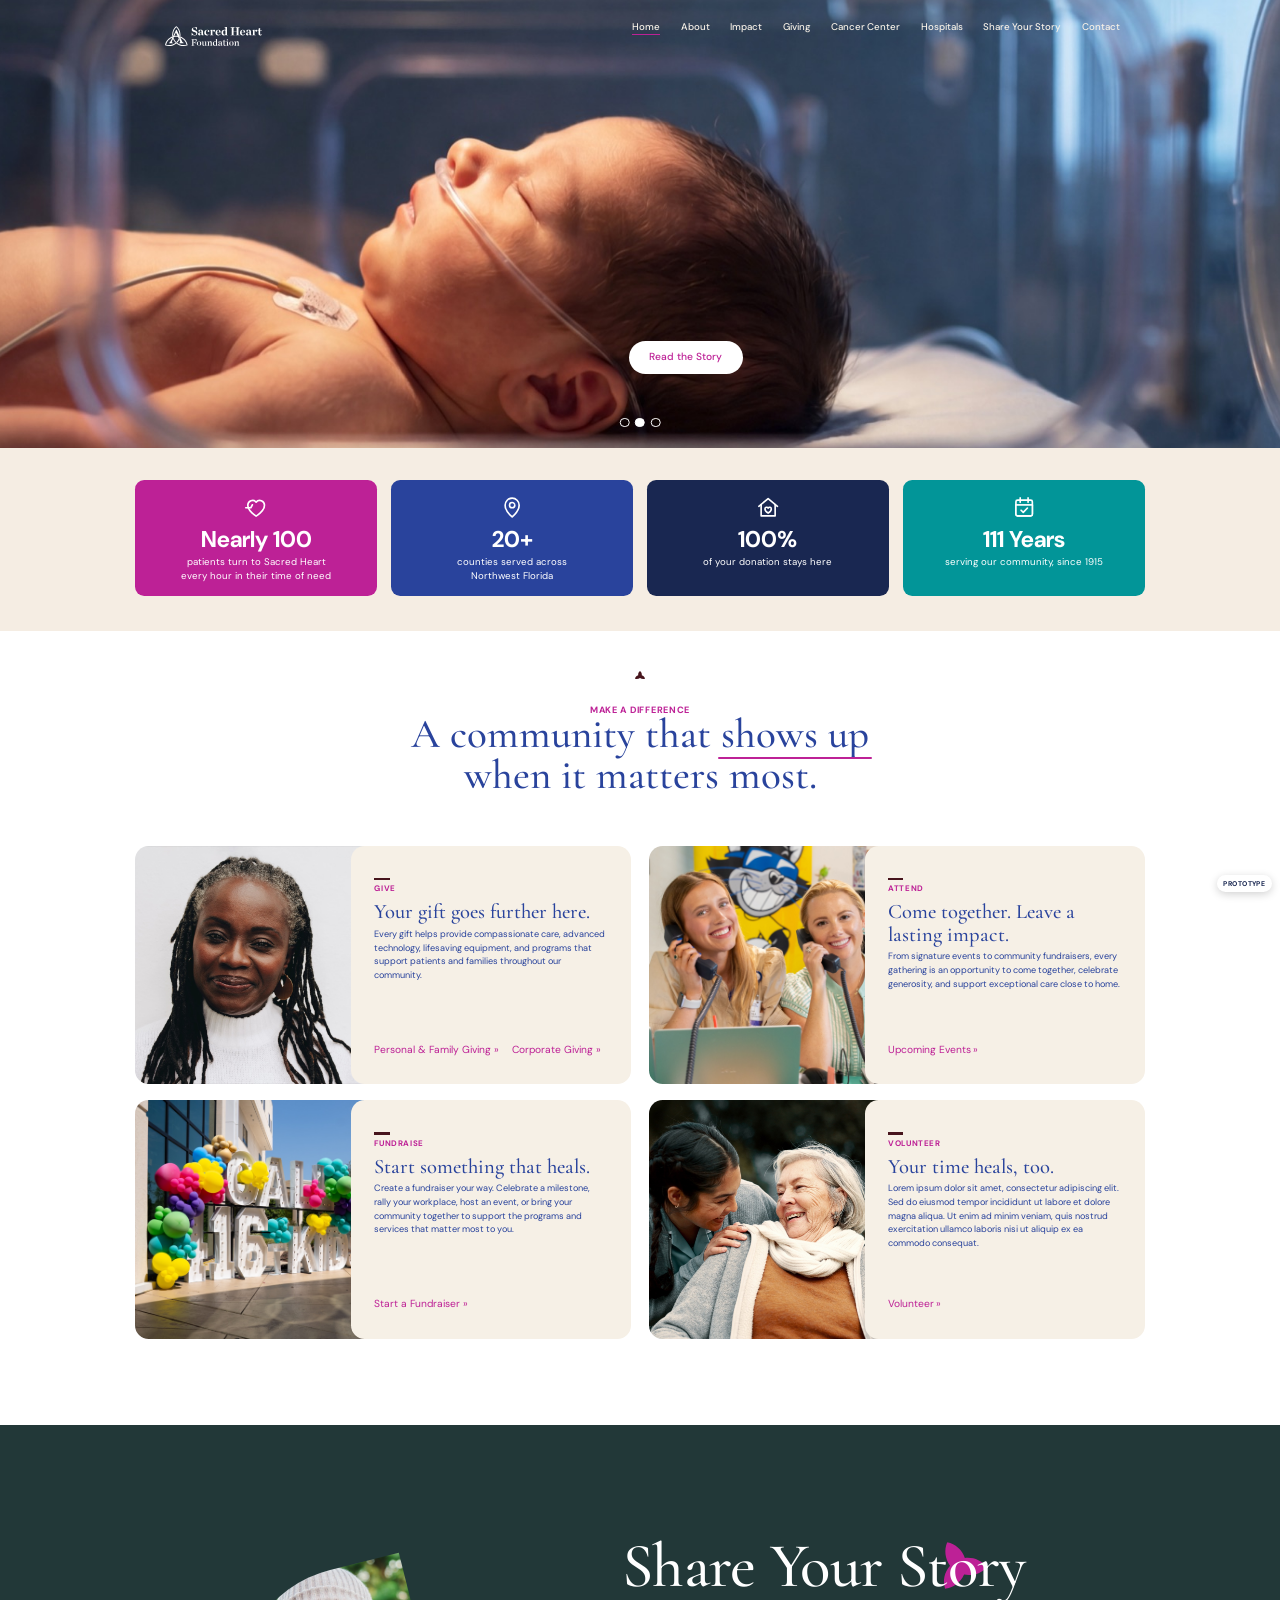
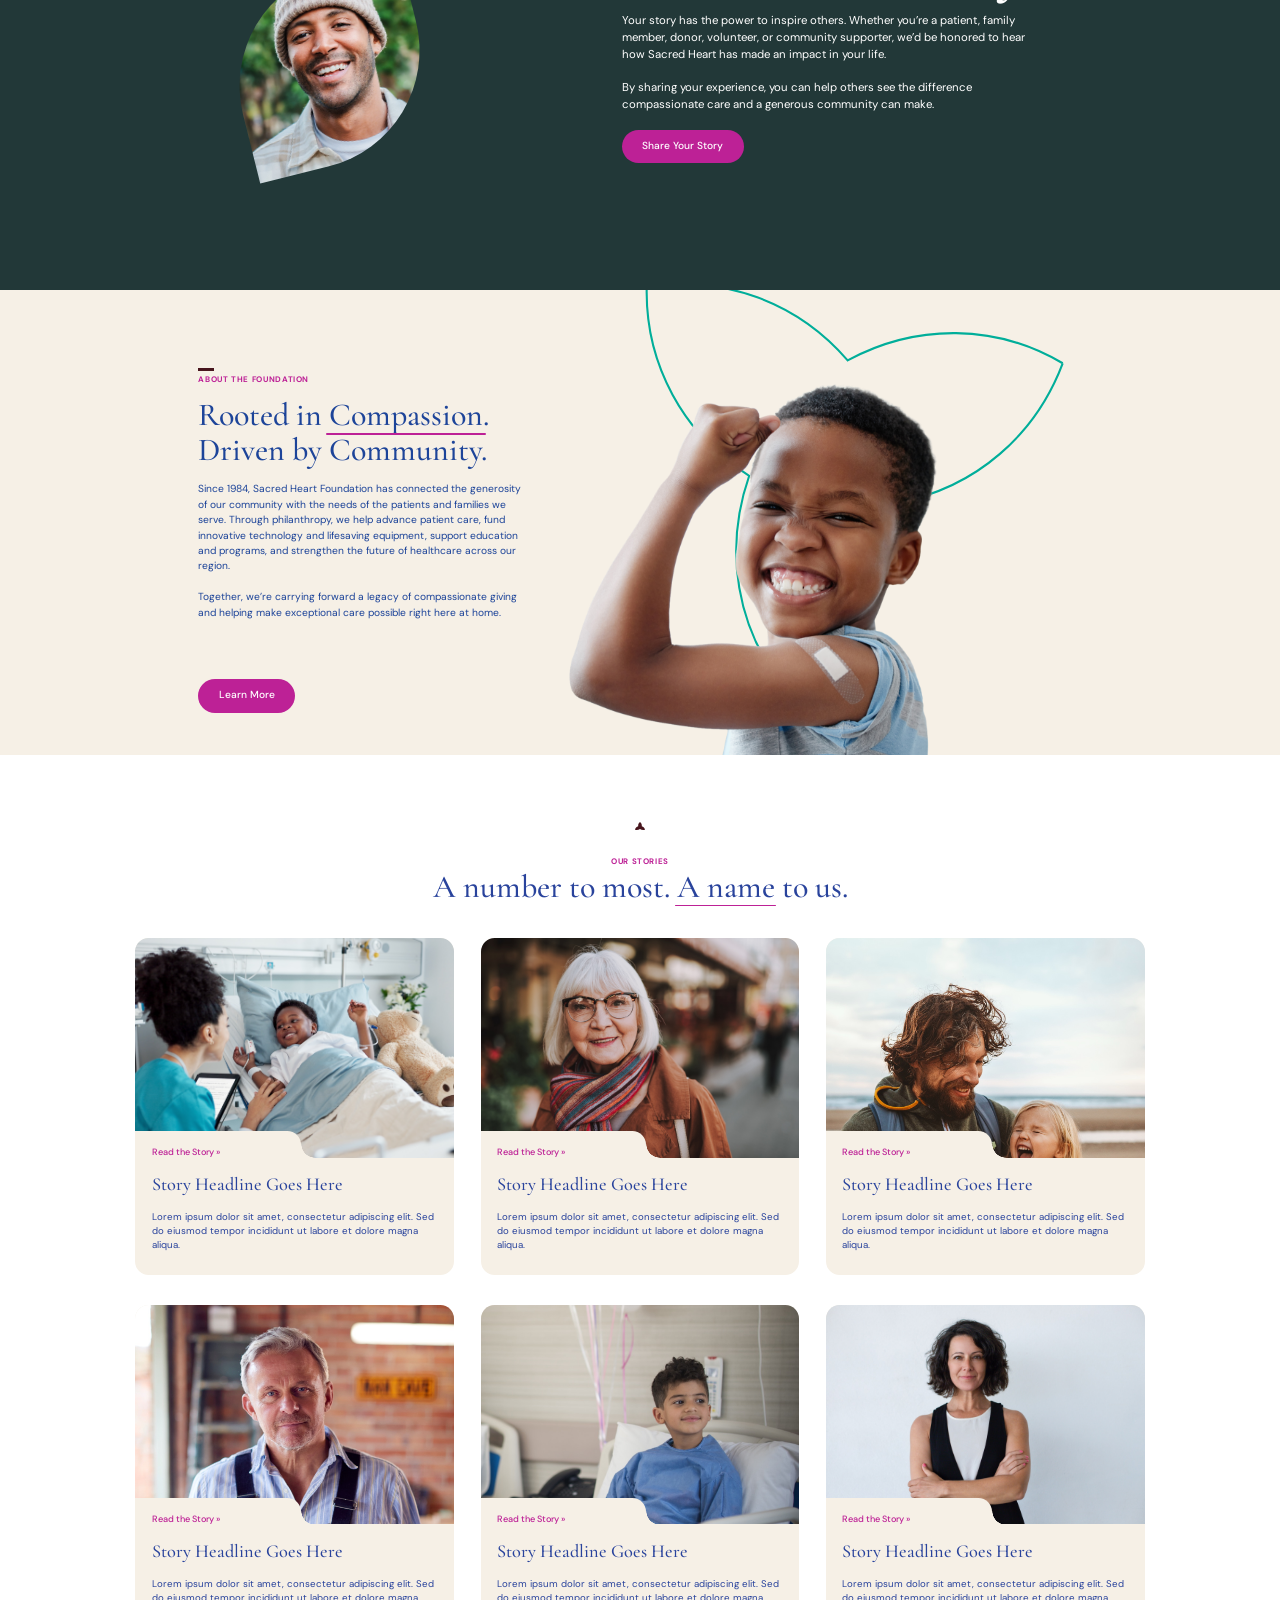
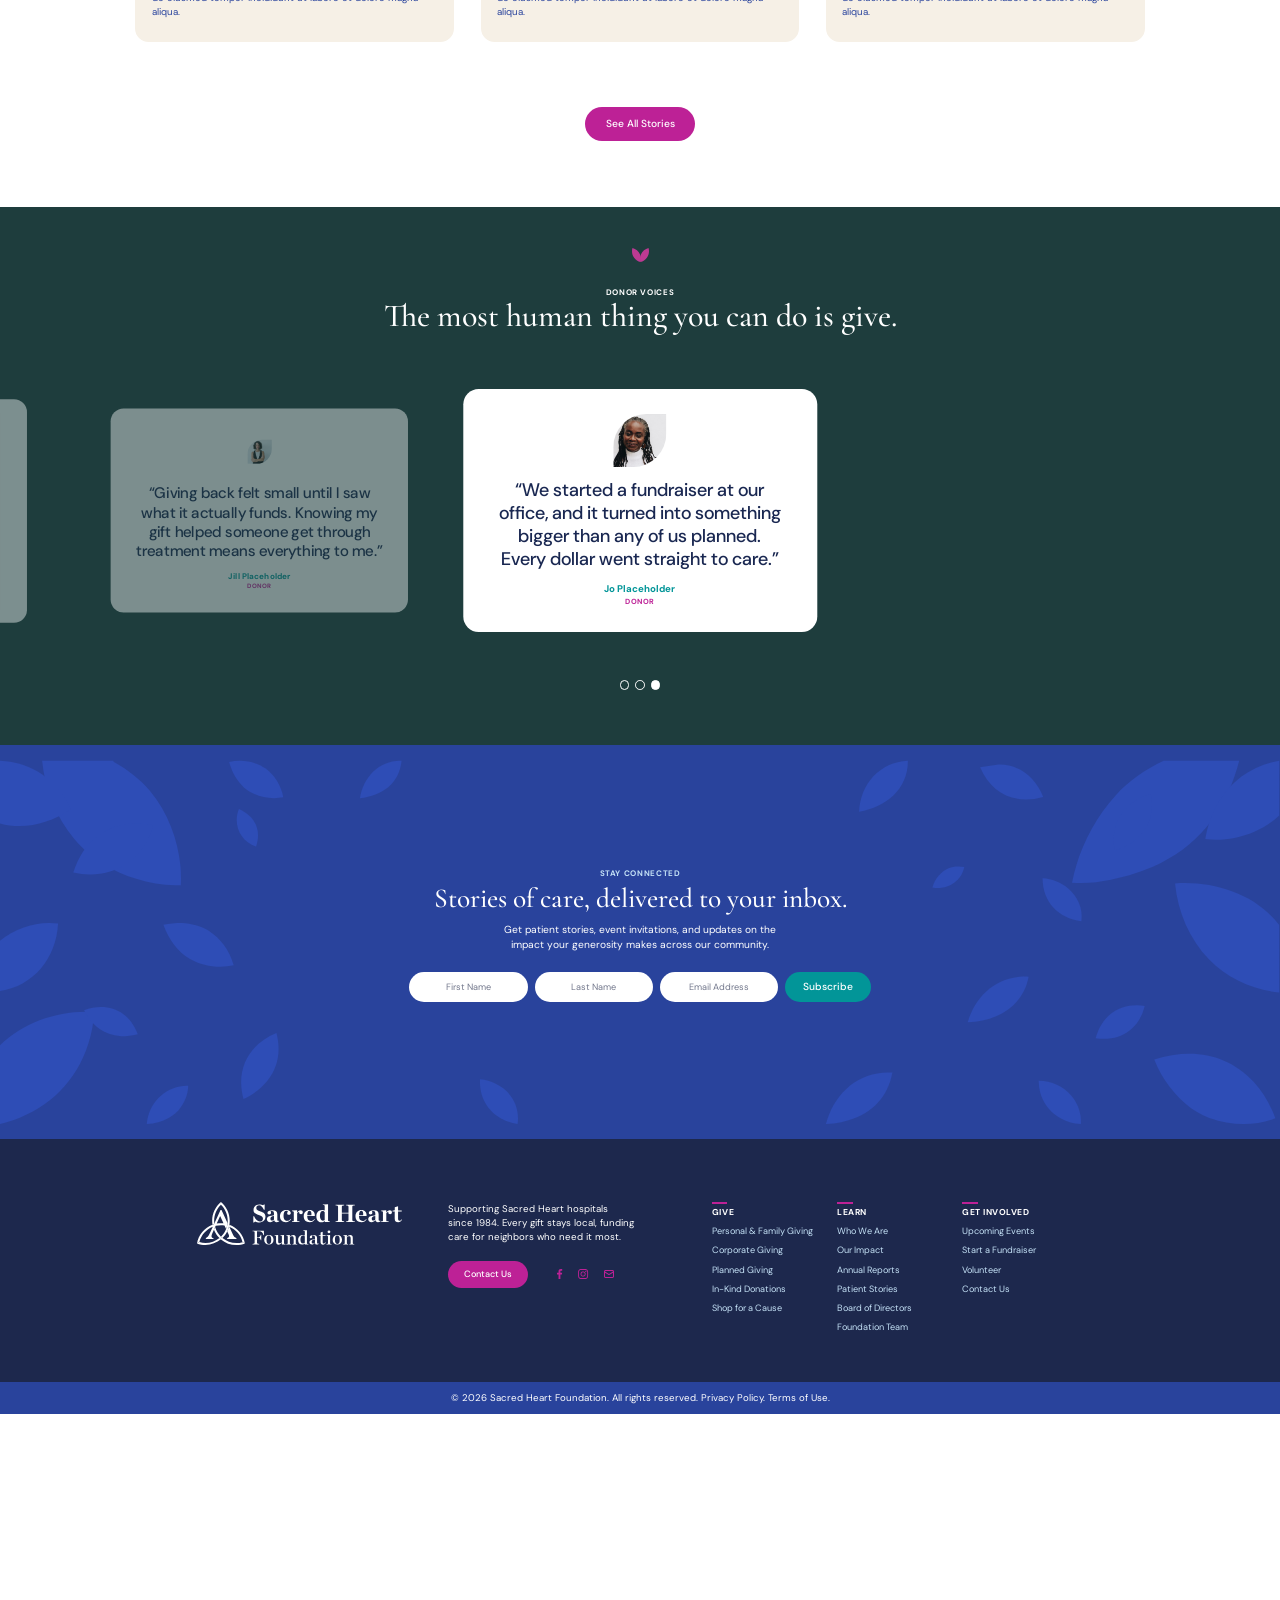
==== site/index.html @ e8eb8546 "Stay Connected: remove the bar above the eyebrow Co-Authored-By: Claude Opus 5.5 <noreply@anthropic." ====
<!doctype html>
<html lang="en">
<head>
<meta charset="utf-8">
<meta name="viewport" content="width=device-width, initial-scale=1, viewport-fit=cover">
<title>Sacred Heart Foundation Prototype</title>
<link rel="preconnect" href="https://fonts.googleapis.com">
<link rel="preconnect" href="https://fonts.gstatic.com" crossorigin>
<link rel="stylesheet" href="https://fonts.googleapis.com/css2?family=Cormorant+Garamond:wght@500;600&family=DM+Sans:opsz,wght@9..40,400;9..40,500;9..40,700&display=swap">
<style>
/* Desktop = Figma "SHF - Homepage" 1920px frame, measured 1:1 in px.
   At 1200px and wider the whole page is scaled with CSS zoom (window width / 1920),
   so every section keeps Figma's proportions on any screen. Below 1200px a fluid layout takes over. */
:root{
  --navy:#192751; --royal:#29439c; --royal-2:#1d4499; --ink-navy:#1d284d;
  --magenta:#bd2196; --teal:#029598;
  --forest:#223838; --forest-2:#1e3d3d; --oxblood:#47151d;
  --cream:#f6f0e6; --cream-2:#f5ede3; --sky:#c4e1f6; --muted:#73788c; --white:#fff;
  --display:"Cormorant Garamond", "Cormorant", Georgia, "Times New Roman", serif;
  --body:"DM Sans", ui-sans-serif, system-ui, -apple-system, "Segoe UI", sans-serif;
  --side:77px;
  color-scheme:light;
}
*{box-sizing:border-box}
html{scroll-behavior:smooth}
@media (prefers-reduced-motion:reduce){html{scroll-behavior:auto}*{animation:none!important;transition:none!important}}
body{margin:0;background:var(--white);color:var(--royal);font-family:var(--body);font-size:17px;line-height:1.45;-webkit-font-smoothing:antialiased;overflow-x:hidden}
img{max-width:100%;display:block}
a{color:inherit}
button{font:inherit;cursor:pointer}
h1,h2,h3{font-family:var(--display);font-weight:500;margin:0}
p{margin:0}
:focus-visible{outline:3px solid var(--magenta);outline-offset:3px;border-radius:6px}

.eyebrow{display:block;font-weight:700;font-size:14px;letter-spacing:.08em;text-transform:uppercase;color:var(--magenta);line-height:1.25}
.bar{display:block;width:27px;height:4px;background:var(--oxblood)}
.btn{display:inline-flex;align-items:center;justify-content:center;border:0;border-radius:999px;height:59px;padding:0 36px;font-weight:500;font-size:18px;line-height:1.25;text-decoration:none;transition:transform .2s ease, background-color .2s ease, box-shadow .2s ease;white-space:nowrap}
.btn:hover{transform:translateY(-2px);box-shadow:0 8px 20px rgba(25,39,81,.18)}
.btn-magenta{background:var(--magenta);color:var(--white)}
.btn-magenta:hover{background:#a51a83}
.btn-white{background:var(--white);color:var(--magenta)}
.btn-teal{background:var(--teal);color:var(--white)}
.btn-teal:hover{background:#027f82}
.link{color:var(--magenta);text-decoration:none;font-size:18px;line-height:1.25;background:none;border:0;padding:0;text-align:left}
.link{display:inline-flex;align-items:baseline;gap:4px}
/* hover: letters thicken (stroke, so the width never changes and nothing shifts) and the arrow slides right */
.link .lt{transition:-webkit-text-stroke-width .2s ease}
.link .la{display:inline-block;transition:transform .3s cubic-bezier(.2,.8,.2,1)}
.link:hover .lt,.link:focus-visible .lt{-webkit-text-stroke:.6px currentColor;text-shadow:0 0 .4px currentColor}
.link:hover .la,.link:focus-visible .la{transform:translateX(6px)}
.mark{display:block;margin-inline:auto}

/* ---------- Nav (Figma: logo 170x48 at 128,38 · links 17px from x950, 36px gaps, right edge 1800) ---------- */
.nav{position:fixed;top:0;left:0;right:0;z-index:50;transition:background-color .3s ease, box-shadow .3s ease}
.nav .inner{display:flex;align-items:flex-start;justify-content:space-between;padding:38px 120px 0 128px;transition:padding .3s ease}
.nav.solid{background:var(--navy);box-shadow:0 4px 20px rgba(0,0,0,.18)}
.nav.solid .inner{padding-top:14px;padding-bottom:14px}
.logo img{width:170px;height:36px;margin-top:7px}
.nav ul{list-style:none;margin:-2px 0 0;padding:0;display:flex;gap:36px}
.nav a.navlink{color:var(--cream);text-decoration:none;font-weight:500;font-size:17px;line-height:22px;position:relative;display:block}
.nav a.navlink::after{content:"";position:absolute;left:0;right:0;bottom:-4px;height:2px;background:var(--magenta);transform:scaleX(0);transform-origin:left;transition:transform .25s ease}
.nav a.navlink:hover::after,.nav a.navlink.active::after{transform:scaleX(1)}
.menu-btn{display:none;background:none;border:0;color:var(--cream);padding:8px}
.menu-btn svg{width:28px;height:28px}

/* ---------- Hero (934 tall · headline at 940,224 · body 22px · button 59 tall · dots at y843) ---------- */
.hero{position:relative;height:784px;color:var(--white);overflow:hidden;background:var(--navy)}
.slide{position:absolute;inset:0;opacity:0;transition:opacity 1s ease}
.slide.on{opacity:1}
.slide img{width:100%;height:100%;object-fit:cover}
.hero::after{content:"";position:absolute;inset:0 0 auto;height:640px;background:linear-gradient(180deg,var(--navy) 0%,rgba(25,39,81,0) 33.9%);pointer-events:none}
.hero-shade{position:absolute;inset:0;background:linear-gradient(90deg,rgba(25,39,81,0) 40%,rgba(25,39,81,.3) 100%);pointer-events:none}
.hero-copy{position:absolute;z-index:2;left:940px;top:112px;width:804px}
.hero-tag{color:var(--white);font-size:16px;letter-spacing:.1em;margin-bottom:20px}
/* 88px (Figma uses 112) so the longest headline (Oncology) fits in 3 lines at one size across all slides */
.hero-copy h1{font-size:88px;line-height:.98;margin-bottom:28px;text-wrap:balance}
.hero-copy p{font-size:22px;line-height:1.45;max-width:732px;margin-bottom:30px}
.hero-copy .slide-text{transition:opacity .5s ease;display:flex;flex-direction:column;justify-content:flex-end} /* spare height goes above the headline, so body + button stay locked together */
.hero-copy.fading .slide-text{opacity:0}
/* Slider controls: one frosted pill — arrows, progress bars that fill while a slide shows, counter, pause */
.ctl-bar{display:flex;align-items:center;gap:2px;padding:6px;border-radius:999px;background:rgba(25,39,81,.42);border:1px solid rgba(255,255,255,.22);-webkit-backdrop-filter:blur(12px);backdrop-filter:blur(12px);color:var(--white)}
.hero-controls{position:absolute;z-index:3;left:50%;transform:translateX(-50%);top:714px}
.quote-controls{width:max-content;margin:36px auto 0;background:rgba(255,255,255,.06)}
.ctl{width:40px;height:40px;border-radius:50%;border:0;background:transparent;color:inherit;display:grid;place-items:center;padding:0;transition:background-color .2s ease,transform .2s ease}
.ctl svg{width:18px;height:18px;fill:none;stroke:currentColor;stroke-width:2;stroke-linecap:round;stroke-linejoin:round}
.ctl .i-play{fill:currentColor;stroke:none}
.ctl:hover{background:rgba(255,255,255,.16)}
.ctl:active{transform:scale(.9)}
.dots{display:flex;gap:2px;padding:0 6px}
.dots button{position:relative;width:24px;height:28px;border:0;background:transparent;padding:0;cursor:pointer}
.dots button::before{content:"";position:absolute;left:50%;top:50%;width:8px;height:8px;margin:-4px 0 0 -4px;border-radius:50%;background:rgba(255,255,255,.35);transition:background-color .25s ease,transform .25s ease}
.dots button:hover::before{background:rgba(255,255,255,.65)}
.dots button[aria-current="true"]::before{background:var(--white);transform:scale(1.25)}
/* invisible timer: the current dot runs this animation; when it ends, the slide advances */
.dots button::after{content:"";position:absolute;width:0;height:0;opacity:0}
.dots button[aria-current="true"]::after{animation:segfill var(--seg-dur,7s) linear both}
.ctl-bar.is-paused .dots button[aria-current="true"]::after{animation-play-state:paused}
@keyframes segfill{from{width:0}to{width:1px}}
/* Slider controls, simplified: just the Figma dots — outlined circles, current one filled. No pill, arrows or pause. */
.ctl-bar{background:none!important;border:0!important;-webkit-backdrop-filter:none!important;backdrop-filter:none!important;padding:0!important}
.ctl-bar .ctl{display:none!important}
.ctl-bar .dots{gap:10px;padding:0}
.ctl-bar .dots button{width:17px;height:17px}
.ctl-bar .dots button::before{inset:0;width:auto;height:auto;margin:0;border:1px solid var(--white);background:transparent;transform:none}
.ctl-bar .dots button:hover::before{background:rgba(255,255,255,.35)}
.ctl-bar .dots button[aria-current="true"]::before{background:var(--white);transform:none}
.hero-controls.ctl-bar{top:731px}
.quote-controls.ctl-bar{margin-top:40px}
@media (max-width:1199px){.hero-controls.ctl-bar{top:auto;bottom:40px}}
/* Hand-drawn pink underline under a key word in each headline (drawn on scroll by motion.js) */
.u{position:relative;white-space:nowrap}
.u-line{position:absolute;left:-2%;width:104%;bottom:-.02em;height:max(3px,.055em);background:var(--magenta);border-radius:3px;pointer-events:none;transform-origin:left center;transform:scaleX(calc(1 - var(--u, 0)))}
.u-line path{display:none}
.hero-copy .u-line{bottom:.17em}
.connect .u-line{background:var(--teal)}  /* teal underline on the blue Stay Connected band */
.ctl-pp .i-play{display:none}
.ctl-pp[aria-pressed="true"] .i-pause{display:none}
.ctl-pp[aria-pressed="true"] .i-play{display:block}
[hidden]{display:none!important}

/* ---------- Trust bar (280 tall · tiles 423x152 · 25px gaps) ---------- */
.stats{background:var(--cream-2);padding:56px var(--side) 60px}
.stats .grid{display:grid;grid-template-columns:repeat(4,1fr);gap:25px}
.stat{border-radius:16px;color:var(--white);text-align:center;min-height:196px;padding:24px 20px 26px;display:flex;flex-direction:column;align-items:center;gap:8px}
.stat-icon{width:46px;height:46px;margin-bottom:4px;fill:none;stroke:currentColor;stroke-width:1.5;stroke-linecap:round;stroke-linejoin:round;overflow:visible}
.stat-icon path,.stat-icon circle{stroke-dasharray:1;stroke-dashoffset:0}
.stat strong{font-size:40px;line-height:1.05;font-weight:700;font-variant-numeric:tabular-nums}
.stat span{font-size:17px;line-height:1.35;max-width:280px;text-wrap:balance}
.s1{background:var(--magenta)}.s2{background:var(--royal)}.s3{background:var(--navy)}.s4{background:var(--teal)}
.stat.pop{animation:pop .6s cubic-bezier(.2,.8,.2,1)}
@keyframes pop{0%{transform:translateY(10px)}100%{transform:none}}

/* ---------- Make a Difference (1390 tall) ---------- */
#giving{padding:70px var(--side) 151px}
.head{text-align:center}
#giving .head .eyebrow{font-size:16px;letter-spacing:.08em;margin-top:46px}
#giving h2{font-size:72px;line-height:1;color:var(--royal);width:952px;margin:-5px auto 0}
.diff{display:grid;grid-template-columns:repeat(2,minmax(0,1fr));gap:28px 32px;margin-top:88px}
.dcard{display:grid;grid-template-columns:378fr 110fr 379fr;min-height:417px}
.dcard .ph{grid-column:1/3;grid-row:1;border-radius:24px 0 0 24px;overflow:hidden;position:relative}
.dcard .ph img{position:absolute;inset:0;width:100%;height:100%;object-fit:cover;transition:transform .6s ease}
.dcard:hover .ph img{transform:scale(1.04)}
.dcard .txt{grid-column:2/4;grid-row:1;background:var(--cream);border-radius:24px;padding:56px 40px 48px;display:flex;flex-direction:column;position:relative;z-index:1}
.dcard .eyebrow{margin-top:5px}
.dcard h3{font-size:36px;line-height:1.08;color:var(--royal);margin-top:14px}
.dcard p{font-size:16px;line-height:1.5;margin-top:8px}
.dcard .links{display:flex;flex-wrap:wrap;gap:8px 24px;margin-top:auto;padding-top:20px;white-space:nowrap}

/* ---------- Share Your Story (813 tall · photo 606 at x187 · text at x923) ---------- */
.share{background:var(--forest);color:var(--white);height:813px;padding:82px 0 0 187px}
.share .inner{display:grid;grid-template-columns:606px 730px;column-gap:130px}
.leaf-photo{width:606px;height:606px;border-radius:380px 0 380px 0;overflow:hidden}
.leaf-photo img{width:100%;height:100%;object-fit:cover;object-position:50% 25%}
.share .copy{padding-top:116px}
.share h2{font-size:110px;line-height:.92;letter-spacing:-1.1px;position:relative;display:inline-block;margin-bottom:28px;isolation:isolate;white-space:nowrap}
.share h2 .petal{position:absolute;left:545px;top:-12px;width:110px;height:auto;transform:scaleX(-1) rotate(45deg);z-index:-1}
.share p{font-size:20px;line-height:1.5}
.share p.one{width:729px;margin-bottom:28px}
.share p.two{width:676px;margin-bottom:28px}

/* ---------- About (814 tall · copy at x187 · kid photo 1147x765 bottom-aligned at x646) ---------- */
.about{background:var(--cream);position:relative;overflow:hidden;height:814px}
.about .copy{position:absolute;left:187px;top:138px;width:582px;z-index:2}
.about .eyebrow{margin-top:5px}
.about h2{font-size:56px;line-height:1.1;color:var(--royal-2);margin-top:24px}
.about .copy p{font-size:18px;line-height:1.5;color:var(--royal-2);margin-top:24px}
.about .copy p+p{margin-top:27px}
.about .copy .btn{margin-top:103px}
.about .flower{position:absolute;left:891px;top:-29px;width:707px;height:739px;transform:rotate(-60deg);pointer-events:none}
.about .kid{position:absolute;left:646px;bottom:0;width:1147px;height:765px;object-fit:cover;max-width:none}

/* ---------- Our Stories (1848 tall · cards 558x592) ---------- */
#stories{padding:118px var(--side) 115px}
#stories .eyebrow{margin-top:45px}
#stories h2{font-size:56px;line-height:1.1;color:var(--royal);margin-top:5px}
.stories{display:grid;grid-template-columns:repeat(3,minmax(0,1fr));gap:53px 46px;margin-top:60px}
.story{display:flex;flex-direction:column;border-radius:24px;overflow:hidden;background:var(--cream);text-align:left;border:0;padding:0;color:var(--royal);transition:transform .25s ease, box-shadow .25s ease}
.story:hover{transform:translateY(-4px);box-shadow:0 14px 32px rgba(25,39,81,.14)}
.story .ph{aspect-ratio:558/386;flex:none;overflow:hidden}
.story .ph img{width:100%;height:100%;object-fit:cover}
.story .body{position:relative;padding:27px 29px 40px;display:flex;flex-direction:column;gap:27px}
.story .tab{position:absolute;left:0;top:-48px;height:49px;width:52%;background:var(--cream);border-top-right-radius:24px;padding:28px 0 0 29px;font-weight:500;font-size:16px;line-height:1.25;color:var(--magenta)}
.story .tab::after{content:"";position:absolute;right:-24px;bottom:1px;width:24px;height:24px;background:radial-gradient(circle at 100% 0, transparent 23.5px, var(--cream) 24px)}
.story h3{font-size:32px;line-height:1.1}
.story p{font-size:17px;line-height:1.45}
.stories-cta{display:flex;justify-content:center;margin-top:115px}

/* ---------- Donor Voices (727 tall · cards 558x355) ---------- */
.voices{background:var(--forest-2);color:var(--white);padding:73px var(--side) 96px}
.voices .mark{width:29px;height:24px}
.voices .eyebrow{color:var(--white);margin-top:44px}
.voices h2{font-size:56px;line-height:1.1;margin-top:2px}
.quotes{display:grid;grid-template-columns:repeat(3,minmax(0,1fr));gap:46px;margin-top:53px}
/* Donor quotes: DM Sans (Figma), leaf-shaped portrait */
.quote{position:relative;background:var(--white);border-radius:27px;padding:44px 48px 46px;text-align:center;display:flex;flex-direction:column;align-items:center;gap:22px;margin:0}
.q-photo{width:92px;height:92px;border-radius:58px 0 58px 0;overflow:hidden;flex:none}
.q-photo img{width:100%;height:100%;object-fit:cover}
.quote blockquote{margin:0;position:relative;font-weight:500;font-size:32px;line-height:1.25;color:var(--navy);text-wrap:balance}
.quote figcaption{display:flex;flex-direction:column;align-items:center;gap:2px;line-height:1.25}
.q-name{font-weight:700;font-size:17px;color:var(--teal)}
.q-role{font-size:13px;font-weight:700;letter-spacing:.08em;text-transform:uppercase;color:var(--magenta)}

/* ---------- Stay Connected (346 tall · form at x1085) ---------- */
.connect{background:var(--royal);color:var(--white);height:346px;padding:91px 189px 0 185px;display:flex;justify-content:space-between}
.connect .bar{background:var(--navy)}
.connect .eyebrow{color:var(--sky);margin-top:7px}
.connect h2{font-size:48px;line-height:1.1;margin-top:10px;width:808px}
.connect p{font-size:18px;width:532px;margin-top:16px}
.signup{display:grid;grid-template-columns:repeat(3,207px);gap:10px 12px;align-content:start;margin-top:24px}
.signup input{width:100%;height:52px;border-radius:999px;border:2px solid transparent;padding:0 22px;font:inherit;font-size:16px;color:var(--navy);background:var(--white);text-align:center}
.signup input::placeholder{color:var(--muted)}
.signup input:focus{outline:none;border-color:var(--magenta)}
.signup input[aria-invalid="true"]{border-color:#ff9db5}
.signup .row{grid-column:1/-1;display:flex;justify-content:space-between;align-items:center;gap:16px}
.signup .msg{font-size:15px;color:var(--sky)}
.signup .btn{height:55px;width:150px;padding:0}

/* ---------- Footer (424 tall + 57 legal bar) ---------- */
.foot{background:var(--ink-navy);color:var(--white);height:424px;padding:109px 0 0 185px;display:grid;grid-template-columns:358px 326px auto;column-gap:81px}
.foot .flogo{width:358px;height:75px}
.foot .tag p{font-size:17px;line-height:1.45}
.foot .tag .acts{display:flex;align-items:center;gap:49px;margin-top:29px}
.foot .tag .btn{height:48px;padding:0 28px;font-size:16px}
.foot .social a{display:block;width:103px;height:18px;background:url(assets/4dad3.svg) no-repeat center/contain}
.foot .cols{display:grid;grid-template-columns:repeat(3,207px);column-gap:12px;align-items:start;margin-left:55px} /* same grid as the 3 signup fields above */

.foot h4{margin:0 0 12px;font-size:15px;line-height:1.25;letter-spacing:.06em;text-transform:uppercase;font-weight:700;position:relative;padding-top:10px;white-space:nowrap}
.foot h4::before{content:"";position:absolute;top:0;left:0;width:27px;height:4px;background:var(--magenta)}
.foot ul{list-style:none;margin:0;padding:0;display:flex;flex-direction:column;gap:12px}
.foot li{line-height:20px}
.foot ul a{color:var(--sky);text-decoration:none;font-size:16px;line-height:1.25;white-space:nowrap}
.foot ul a:hover{color:var(--white);text-decoration:underline;text-underline-offset:3px}
.legal{background:var(--royal);color:var(--white);text-align:center;font-size:17px;height:57px;line-height:57px}
.legal a{text-decoration:none}.legal a:hover{text-decoration:underline}

/* ---------- Modal + toast ---------- */
dialog{border:0;border-radius:24px;padding:0;max-width:min(680px,calc(100vw - 32px));width:100%;color:var(--royal);background:var(--cream);box-shadow:0 30px 80px rgba(0,0,0,.35)}
dialog::backdrop{background:rgba(25,39,81,.6);backdrop-filter:blur(3px)}
dialog .dimg{aspect-ratio:16/8;overflow:hidden}
dialog .dimg img{width:100%;height:100%;object-fit:cover}
dialog .dbody{padding:32px 36px 36px;display:flex;flex-direction:column;gap:14px}
dialog h3{font-size:40px;line-height:1.05}
dialog .x{position:absolute;top:14px;right:14px;width:40px;height:40px;border-radius:50%;border:0;background:var(--white);color:var(--navy);font-size:22px;line-height:1;box-shadow:0 2px 10px rgba(0,0,0,.15)}
dialog .btn{justify-self:start}
.form{display:grid;gap:14px}
.form label{display:grid;gap:6px;font-size:14px;font-weight:500;color:var(--navy)}
.form input,.form select,.form textarea{font:inherit;font-size:16px;padding:12px 16px;border-radius:14px;border:1.5px solid #d9cfbf;background:var(--white);color:var(--navy)}
.form textarea{min-height:120px;resize:vertical}
.form input:focus,.form select:focus,.form textarea:focus{outline:none;border-color:var(--magenta)}
.form .err{color:#b0124f;font-size:14px;min-height:1.2em}
.form .two{display:grid;grid-template-columns:1fr 1fr;gap:14px}
.toast{position:fixed;left:50%;bottom:calc(24px + env(safe-area-inset-bottom,0px));transform:translate(-50%,20px);background:var(--navy);color:var(--white);padding:14px 22px;border-radius:999px;font-size:15px;opacity:0;pointer-events:none;transition:opacity .25s ease, transform .25s ease;z-index:100;max-width:calc(100vw - 32px);text-align:center}
.toast.show{opacity:1;transform:translate(-50%,0)}
.proto{position:fixed;right:14px;bottom:14px;z-index:90;background:var(--white);color:var(--navy);border-radius:999px;padding:6px 12px;font-size:12px;font-weight:700;letter-spacing:.06em;text-transform:uppercase;box-shadow:0 4px 14px rgba(0,0,0,.18)}


/* ---------- Desktop frame: the 1920 design sits centered on a wider canvas; backgrounds stay full-bleed ---------- */
@media (min-width:1200px){
  :root{--gx:max(0px, calc((100vw / var(--z, 1) - 1920px) / 2))}
  .nav .inner{max-width:1920px;margin-inline:auto}
  .stats{padding-inline:calc(var(--gx) + 77px)}
  #giving{padding-inline:calc(var(--gx) + 77px)}
  .share{padding-left:calc(var(--gx) + 187px)}
  .about .copy{left:calc(var(--gx) + 187px)}
  .about .flower{left:calc(var(--gx) + 891px)}
  .about .kid{left:calc(var(--gx) + 646px)}
  #stories{padding-inline:calc(var(--gx) + 77px)}
  .voices{padding-inline:calc(var(--gx) + 77px)}
  .connect{padding-left:calc(var(--gx) + 185px);padding-right:calc(var(--gx) + 189px)}
  .foot{padding-left:calc(var(--gx) + 185px)}
  .hero-copy{left:calc(var(--gx) + 940px)}
}
/* =====================================================================
   Under 1200px: fluid layout (no zoom). Sections stack; type steps down.
   ===================================================================== */
@media (max-width:1199px){
  body{font-size:16px}
  .nav .inner{padding:20px max(20px,env(safe-area-inset-right,0px)) 0 max(20px,env(safe-area-inset-left,0px));align-items:center}
  .nav.solid .inner{padding-top:12px;padding-bottom:12px}
  .logo img{width:140px;height:auto}
  .menu-btn{display:block;position:relative;z-index:2}
  .nav ul{position:fixed;inset:0 0 0 auto;width:min(340px,86vw);flex-direction:column;gap:6px;margin:0;background:var(--navy);padding:90px 32px 32px;transform:translateX(100%);transition:transform .3s ease;box-shadow:-10px 0 40px rgba(0,0,0,.3)}
  .nav.open ul{transform:none}
  .nav a.navlink{font-size:20px;padding-block:10px}

  .hero{height:auto;min-height:600px}
  .hero::after{height:60%}
  .hero-shade{background:linear-gradient(0deg,rgba(25,39,81,.85) 0%,rgba(25,39,81,.2) 65%)}
  .hero-copy{position:relative;left:auto;top:auto;width:auto;max-width:640px;padding:170px 20px 110px}
  .hero-copy h1{font-size:clamp(40px,7vw,64px);margin-bottom:20px}
  .hero-copy p{font-size:18px;margin-bottom:28px}
  .hero-controls{top:auto;bottom:28px}
  .dots button{width:22px}

  .stats{height:auto;padding:40px 20px}
  .stats .grid{grid-template-columns:repeat(2,1fr);gap:16px}
  .stat{min-height:0;padding:22px 16px}
  .stat-icon{width:38px;height:38px}
  .stat strong{font-size:34px}

  #giving{padding:56px 20px 72px}
  #giving .eyebrow{margin-top:28px}
  #giving h2{width:auto;font-size:clamp(36px,6vw,56px);text-wrap:balance}
  .diff{grid-template-columns:1fr;margin-top:40px;gap:20px}
  .dcard{grid-template-columns:38fr 10fr 52fr;height:auto;min-height:380px}
  .dcard .txt{padding:40px 28px 36px}
  .dcard .links{padding-top:20px}

  .share{height:auto;padding:56px 20px 64px}
  .share .inner{grid-template-columns:1fr;row-gap:36px;max-width:640px;margin-inline:auto}
  .leaf-photo{width:100%;max-width:420px;height:auto;aspect-ratio:1;border-radius:62.7% 0 62.7% 0 / 62.7% 0 62.7% 0}
  .share .copy{padding-top:0}
  .share h2{font-size:clamp(48px,10vw,80px);white-space:normal}
  .share h2 .petal{display:none}
  .share p.one,.share p.two{width:auto;font-size:18px}

  .about{height:auto;display:flex;flex-direction:column}
  .about .copy{position:static;width:auto;max-width:640px;padding:56px 20px 0}
  .about h2{font-size:clamp(36px,6vw,48px)}
  .about .copy .btn{margin-top:32px}
  .about .art{position:relative;margin-top:24px;aspect-ratio:1147/765;max-width:100%}
  .about .flower{left:22%;top:-10%;width:60%;height:auto}
  .about .kid{position:absolute;left:0;bottom:0;width:100%;height:100%}

  #stories{padding:64px 20px 72px}
  #stories .eyebrow{margin-top:28px}
  #stories h2{font-size:clamp(34px,5.5vw,48px)}
  .stories{grid-template-columns:repeat(2,minmax(0,1fr));gap:24px;margin-top:36px}
  .story{height:auto}
  .story .ph{height:auto;aspect-ratio:558/386}
  .story .body{padding-bottom:30px;gap:14px}
  .story .tab{width:52%}
  .story p{width:auto}
  .stories-cta{margin-top:48px}

  .voices{height:auto;padding:56px 20px 64px}
  .voices h2{font-size:clamp(34px,5.5vw,48px);text-wrap:balance}
  .quotes{grid-template-columns:1fr;gap:20px;max-width:640px;margin-inline:auto;margin-top:36px}
  .quote{height:auto;padding:40px 32px}
  .quote blockquote{font-size:24px}

  .connect{height:auto;padding:56px 20px 64px;flex-direction:column;gap:28px}
  .connect h2{width:auto;font-size:clamp(32px,5vw,44px)}
  .connect p{width:auto}
  .signup{grid-template-columns:repeat(3,minmax(0,1fr));margin-top:0}

  .foot{height:auto;padding:56px 20px;grid-template-columns:1fr;row-gap:36px}
  .foot .flogo{width:280px;height:auto}
  .foot .cols{margin-left:0;flex-wrap:wrap;gap:32px 48px}
  .foot .cols nav{width:auto!important}
  .legal{height:auto;line-height:1.45;padding:16px 20px calc(16px + env(safe-area-inset-bottom,0px));font-size:15px}
}
@media (max-width:640px){
  .stats .grid{grid-template-columns:1fr}
  .dcard{grid-template-columns:1fr;min-height:0}
  .dcard .ph{grid-column:1;grid-row:1;border-radius:24px 24px 0 0;aspect-ratio:4/3;position:relative}
  .dcard .txt{grid-column:1;grid-row:2;border-radius:0 0 24px 24px}
  .stories{grid-template-columns:1fr}
  .signup{grid-template-columns:1fr}
  .signup .row{flex-direction:column-reverse;align-items:stretch}
  .signup .btn{width:100%}
  .form .two{grid-template-columns:1fr}
}

.connect > .wrap,.foot > .wrap{display:contents}

/* ---------- Stay Connected: stacked + centered (text on top, form row below) ---------- */
.connect{height:auto;flex-direction:column;align-items:center;justify-content:flex-start;text-align:center;gap:34px;padding:84px 77px 90px}
.connect .bar{display:none}  /* no bar above STAY CONNECTED (matches Figma 68:444) */
.connect h2{width:auto}
.connect p{margin-inline:auto}
.signup{grid-template-columns:repeat(3,207px) 150px;gap:10px 12px;margin-top:0;justify-content:center}
.signup .row{display:contents}
.signup .btn{grid-column:4;grid-row:1;height:52px}
.signup .msg{grid-column:1/-1;grid-row:2;text-align:center;min-height:1.4em}
@media (min-width:1200px){.connect{padding-left:calc(var(--gx) + 77px);padding-right:calc(var(--gx) + 77px)}}
@media (max-width:1199px){
  .connect{padding:56px 20px 64px;gap:28px}
  .signup{grid-template-columns:repeat(2,minmax(0,220px))}
  .signup .btn{grid-column:auto;grid-row:auto;width:100%}
  .signup .msg{grid-row:auto;order:2}
  .signup .btn{order:1}
}
@media (max-width:640px){
  .signup{grid-template-columns:minmax(0,1fr);width:100%;max-width:360px}
}

/* ---------- Stay Connected background: Figma leaf pattern (68:444) ---------- */
.connect{position:relative;overflow:hidden;isolation:isolate}
.connect > .wrap > *{position:relative;z-index:1}
.connect-leaves{position:absolute;inset:0;width:100%;height:100%;z-index:0;pointer-events:none}
.connect-leaves path{fill:#2E4DB6}
.connect-leaves .leaf{transform:translateY(var(--fit,0px))}
@media (min-width:1200px){.connect{min-height:691px;justify-content:center;padding-top:60px;padding-bottom:60px}}
@media (max-width:1199px){.connect-leaves{opacity:.7}}
</style>
<link rel="stylesheet" href="motion.css">
<script>
/* Scale the page to the window (1200px and up): the 1920px Figma design sits centered on a 2240px canvas, leaving side margins. */
(function(){var d=document.documentElement;function z(){var w=window.innerWidth;var z=w>=1200?(w/2240):1;d.style.zoom=w>=1200?z:'';d.style.setProperty('--z',z);}z();addEventListener('resize',z);})();
</script>
</head>
<body>

<header class="nav" id="nav">
  <div class="inner">
    <a class="logo" href="#top" aria-label="Sacred Heart Foundation home"><img src="assets/nav-logo.svg" alt="Sacred Heart Foundation"></a>
    <button class="menu-btn" id="menuBtn" aria-label="Open menu" aria-expanded="false" aria-controls="navlist">
      <svg viewBox="0 0 24 24" fill="none" stroke="currentColor" stroke-width="2" stroke-linecap="round"><path d="M4 7h16M4 12h16M4 17h16"/></svg>
    </button>
    <ul id="navlist">
      <!-- Each item is its own page. Pages not built yet are marked .stub and show a notice. -->
      <li><a class="navlink active" href="index.html" aria-current="page">Home</a></li>
      <li><a class="navlink stub" href="about.html" data-page="About">About</a></li>
      <li><a class="navlink stub" href="impact.html" data-page="Impact">Impact</a></li>
      <li><a class="navlink stub" href="giving.html" data-page="Giving">Giving</a></li>
      <li><a class="navlink stub" href="cancer-center.html" data-page="Cancer Center">Cancer Center</a></li>
      <li><a class="navlink stub" href="hospitals.html" data-page="Hospitals">Hospitals</a></li>
      <li><a class="navlink stub" href="share-your-story.html" data-page="Share Your Story">Share Your Story</a></li>
      <li><a class="navlink stub" href="contact.html" data-page="Contact">Contact</a></li>
    </ul>
  </div>
</header>

<main id="top">
  <!-- Hero -->
  <section class="hero" aria-roledescription="carousel" aria-label="Featured">
    <div class="slide on"><img src="assets/6fd4f.jpg" alt="A smiling older woman with glasses" style="object-position:30% 30%"></div>
    <div class="slide"><img src="assets/8e6c4.jpg" alt="A newborn resting in a hospital bassinet"></div>
    <div class="slide"><img src="assets/02070.jpg" alt="A caregiver sharing a laugh with an older woman" style="object-position:30% 35%"></div>
    <div class="hero-shade"></div>
    <div class="hero-copy" id="heroCopy">
      <div class="slide-text">
        <span class="eyebrow hero-tag" id="heroTag">Cardiac</span>
        <h1 id="heroTitle">Your hardest days deserve <span class="u">our best<svg class="u-line" viewBox="0 0 200 20" preserveAspectRatio="none" aria-hidden="true"><path pathLength="1" d="M2 10H198"/></svg></span>.</h1>
        <p id="heroBody">Lorem ipsum dolor sit amet, consectetur adipiscing elit. Sed do eiusmod tempor incididunt ut labore et dolore magna aliqua. Ut enim ad minim veniam, quis nostrud exercitation ullamco laboris nisi ut aliquip ex ea commodo consequat.</p>
      </div>
      <button class="btn btn-white" id="heroStory">Read the Story</button>
    </div>
    <div class="hero-controls ctl-bar">
      <button class="ctl" id="heroPrev" aria-label="Previous slide"><svg viewBox="0 0 24 24" aria-hidden="true"><path d="M14.5 6l-6 6 6 6"/></svg></button>
      <div class="dots" role="tablist" aria-label="Choose slide">
        <button role="tab" aria-label="Slide 1" aria-current="true"></button>
        <button role="tab" aria-label="Slide 2" aria-current="false"></button>
        <button role="tab" aria-label="Slide 3" aria-current="false"></button>
      </div>
      <button class="ctl" id="heroNext" aria-label="Next slide"><svg viewBox="0 0 24 24" aria-hidden="true"><path d="M9.5 6l6 6-6 6"/></svg></button>
      <button class="ctl ctl-pp" id="heroPause" aria-label="Pause slideshow" aria-pressed="false"><svg class="i-pause" viewBox="0 0 24 24" aria-hidden="true"><path d="M9 6.5v11M15 6.5v11"/></svg><svg class="i-play" viewBox="0 0 24 24" aria-hidden="true"><path d="M8.5 6.2v11.6L18 12z"/></svg></button>
    </div>
  </section>

  <!-- Stats -->
  <section class="stats" id="impact" aria-label="Our impact">
    <div class="grid">
      <div class="stat s1"><svg class="stat-icon" viewBox="0 0 24 24" aria-hidden="true"><path class="beat" pathLength="1" d="M12 20.2s-7.6-4.5-7.6-10A4.3 4.3 0 0 1 12 7.4a4.3 4.3 0 0 1 7.6 2.8c0 5.5-7.6 10-7.6 10z"/><path pathLength="1" d="M2.5 12.6h4.6l1.5-2.8 2.3 5.6 1.9-4.2 1.3 1.4h7.4" class="ecg"/></svg><strong data-prefix="Nearly " data-count="100">Nearly 100</strong><span>patients turn to Sacred Heart every hour in their time of need</span></div>
      <div class="stat s2"><svg class="stat-icon" viewBox="0 0 24 24" aria-hidden="true"><g class="hop"><path pathLength="1" d="M12 21s-6.4-5.5-6.4-10.8a6.4 6.4 0 0 1 12.8 0C18.4 15.5 12 21 12 21z"/><circle pathLength="1" cx="12" cy="10.2" r="2.4"/></g><ellipse class="ripple" cx="12" cy="21.4" rx="3.2" ry=".9"/></svg><strong data-count="20" data-suffix="+">20+</strong><span>counties served across Northwest Florida</span></div>
      <div class="stat s3"><svg class="stat-icon" viewBox="0 0 24 24" aria-hidden="true"><path pathLength="1" d="M3.5 11.2 12 4.2l8.5 7"/><path pathLength="1" d="M5.6 9.6V20h12.8V9.6"/><path class="beat" pathLength="1" d="M12 17.4s-2.9-1.7-2.9-3.7a1.55 1.55 0 0 1 2.9-.8 1.55 1.55 0 0 1 2.9.8c0 2-2.9 3.7-2.9 3.7z"/></svg><strong data-count="100" data-suffix="%">100%</strong><span>of your donation stays here</span></div>
      <div class="stat s4"><svg class="stat-icon" viewBox="0 0 24 24" aria-hidden="true"><path pathLength="1" d="M6 5.6h12a1.5 1.5 0 0 1 1.5 1.5v11.4A1.5 1.5 0 0 1 18 20H6a1.5 1.5 0 0 1-1.5-1.5V7.1A1.5 1.5 0 0 1 6 5.6z"/><path pathLength="1" d="M4.5 10h15"/><path pathLength="1" d="M8.4 3.6v4"/><path pathLength="1" d="M15.6 3.6v4"/><path class="back-tick" pathLength="1" d="M9.2 14.8l2 2 3.8-4"/><g class="sheet-front"><path class="sheet-fill" pathLength="1" d="M4.5 10h15v8.5a1.5 1.5 0 0 1-1.5 1.5H6a1.5 1.5 0 0 1-1.5-1.5z"/><path pathLength="1" d="M9.2 14.8l2 2 3.8-4"/></g></svg><strong data-count="111" data-suffix=" Years">111 Years</strong><span>serving our community, since 1915</span></div>
    </div>
  </section>

  <!-- Make a difference -->
  <section id="giving">
    <div class="wrap">
      <div class="head">
        <img class="mark" src="assets/ce6eb.svg" alt="">
        <span class="eyebrow">Make a Difference</span>
        <h2>A community that <span class="u">shows up<svg class="u-line" viewBox="0 0 200 20" preserveAspectRatio="none" aria-hidden="true"><path pathLength="1" d="M2 10H198"/></svg></span> when it matters most.</h2>
      </div>
      <div class="diff">
        <article class="dcard">
          <div class="ph"><img src="assets/bd13e.jpg" alt="A smiling woman with braids" style="object-position:30% 50%"></div>
          <div class="txt"><span class="bar"></span><span class="eyebrow">Give</span><h3>Your gift goes further here.</h3>
            <p>Every gift helps provide compassionate care, advanced technology, lifesaving equipment, and programs that support patients and families throughout our community.</p>
            <div class="links"><button class="link" data-donate="personal"><span class="lt" data-t="Personal &amp; Family Giving">Personal &amp; Family Giving</span><span class="la">»</span></button><button class="link" data-donate="corporate"><span class="lt" data-t="Corporate Giving">Corporate Giving</span><span class="la">»</span></button></div></div>
        </article>
        <article class="dcard">
          <div class="ph"><img src="assets/a56c4.jpg" alt="Guests gathered at a foundation event" style="object-position:50% 60%"></div>
          <div class="txt"><span class="bar"></span><span class="eyebrow">Attend</span><h3>Come together. Leave a lasting impact.</h3>
            <p>From signature events to community fundraisers, every gathering is an opportunity to come together, celebrate generosity, and support exceptional care close to home.</p>
            <div class="links"><button class="link stub" data-page="Upcoming Events"><span class="lt" data-t="Upcoming Events">Upcoming Events</span><span class="la">»</span></button></div></div>
        </article>
        <article class="dcard">
          <div class="ph"><img src="assets/c61d1.jpg" alt="Colorful balloon arch at a fundraiser" style="object-position:50% 45%"></div>
          <div class="txt"><span class="bar"></span><span class="eyebrow">Fundraise</span><h3>Start something that heals.</h3>
            <p>Create a fundraiser your way. Celebrate a milestone, rally your workplace, host an event, or bring your community together to support the programs and services that matter most to you.</p>
            <div class="links"><button class="link stub" data-page="Start a Fundraiser"><span class="lt" data-t="Start a Fundraiser">Start a Fundraiser</span><span class="la">»</span></button></div></div>
        </article>
        <article class="dcard">
          <div class="ph"><img src="assets/02070.jpg" alt="A volunteer sharing a laugh with an older woman" style="object-position:22% 50%"></div>
          <div class="txt"><span class="bar"></span><span class="eyebrow">Volunteer</span><h3>Your time heals, too.</h3>
            <p>Lorem ipsum dolor sit amet, consectetur adipiscing elit. Sed do eiusmod tempor incididunt ut labore et dolore magna aliqua. Ut enim ad minim veniam, quis nostrud exercitation ullamco laboris nisi ut aliquip ex ea commodo consequat.</p>
            <div class="links"><button class="link stub" data-page="Volunteer"><span class="lt" data-t="Volunteer">Volunteer</span><span class="la">»</span></button></div></div>
        </article>
      </div>
    </div>
  </section>

  <!-- Share your story -->
  <section class="share" id="share">
    <div class="inner">
      <div class="leaf-photo"><img src="assets/a2649.jpg" alt="A smiling man in a knit beanie"></div>
      <div class="copy">
        <h2><span class="t">Share Your Story</span><img class="petal" src="assets/e1659.svg" alt=""></h2>
        <p class="one">Your story has the power to inspire others. Whether you’re a patient, family member, donor, volunteer, or community supporter, we’d be honored to hear how Sacred Heart has made an impact in your life.</p>
        <p class="two">By sharing your experience, you can help others see the difference compassionate care and a generous community can make.</p>
        <button class="btn btn-magenta" id="openShare">Share Your Story</button>
      </div>
    </div>
  </section>

  <!-- About -->
  <section class="about" id="about">
    <div class="wrap">
      <div class="copy">
        <span class="bar"></span>
        <span class="eyebrow">About the Foundation</span>
        <h2>Rooted in <span class="u">Compassion<svg class="u-line" viewBox="0 0 200 20" preserveAspectRatio="none" aria-hidden="true"><path pathLength="1" d="M2 10H198"/></svg></span>. Driven by Community.</h2>
        <p>Since 1984, Sacred Heart Foundation has connected the generosity of our community with the needs of the patients and families we serve. Through philanthropy, we help advance patient care, fund innovative technology and lifesaving equipment, support education and programs, and strengthen the future of healthcare across our region.</p>
        <p>Together, we’re carrying forward a legacy of compassionate giving and helping make exceptional care possible right here at home.</p>
        <button class="btn btn-magenta stub" data-page="About the Foundation">Learn More</button>
      </div>
      <div class="art">
        <img class="flower" src="assets/13908.svg" alt="">
        <img class="kid" src="assets/e570b.png" alt="A smiling boy flexing his arm with a bandage after a shot">
      </div>
    </div>
  </section>

  <!-- Stories -->
  <section id="stories">
    <div class="wrap">
      <div class="head small">
        <img class="mark" src="assets/ce6eb.svg" alt="">
        <span class="eyebrow">Our Stories</span>
        <h2>A number to most. <span class="u">A name<svg class="u-line" viewBox="0 0 200 20" preserveAspectRatio="none" aria-hidden="true"><path pathLength="1" d="M2 10H198"/></svg></span> to us.</h2>
      </div>
      <div class="stories" id="storyGrid"></div>
      <div class="stories-cta"><button class="btn btn-magenta stub" data-page="All Stories">See All Stories</button></div>
    </div>
  </section>

  <!-- Donor voices -->
  <section class="voices">
    <div class="wrap">
      <div class="head">
        <img class="mark" src="assets/9ac8e.svg" alt="">
        <span class="eyebrow">Donor Voices</span>
        <h2>The most human thing you can do is <span class="u">give<svg class="u-line" viewBox="0 0 200 20" preserveAspectRatio="none" aria-hidden="true"><path pathLength="1" d="M2 10H198"/></svg></span>.</h2>
      </div>
      <div class="quotes">
        <figure class="quote"><div class="q-photo"><img src="assets/05722.jpg" alt="" style="object-position:50% 22%" loading="lazy"></div><blockquote>“I didn’t expect to feel this supported. The team treated my family like we mattered, and that made the hardest year a little easier.”</blockquote><figcaption><span class="q-name">Jack Placeholder</span><span class="q-role">Donor</span></figcaption></figure>
        <figure class="quote"><div class="q-photo"><img src="assets/5eb24.jpg" alt="" style="object-position:50% 20%" loading="lazy"></div><blockquote>“Giving back felt small until I saw what it actually funds. Knowing my gift helped someone get through treatment means everything to me.”</blockquote><figcaption><span class="q-name">Jill Placeholder</span><span class="q-role">Donor</span></figcaption></figure>
        <figure class="quote"><div class="q-photo"><img src="assets/bd13e.jpg" alt="" style="object-position:30% 30%" loading="lazy"></div><blockquote>“We started a fundraiser at our office, and it turned into something bigger than any of us planned. Every dollar went straight to care.”</blockquote><figcaption><span class="q-name">Jo Placeholder</span><span class="q-role">Donor</span></figcaption></figure>
      </div>
      <div class="quote-controls ctl-bar" hidden><button class="ctl" id="qPrev" aria-label="Previous quote"><svg viewBox="0 0 24 24" aria-hidden="true"><path d="M14.5 6l-6 6 6 6"/></svg></button><button class="ctl ctl-pp" id="qPause" aria-label="Pause quotes" aria-pressed="false"><svg class="i-pause" viewBox="0 0 24 24" aria-hidden="true"><path d="M9 6.5v11M15 6.5v11"/></svg><svg class="i-play" viewBox="0 0 24 24" aria-hidden="true"><path d="M8.5 6.2v11.6L18 12z"/></svg></button><button class="ctl" id="qNext" aria-label="Next quote"><svg viewBox="0 0 24 24" aria-hidden="true"><path d="M9.5 6l6 6-6 6"/></svg></button></div>
    </div>
  </section>

  <!-- Stay connected -->
  <section class="connect">
    <svg class="connect-leaves" viewBox="0 43.5 1920 691" preserveAspectRatio="xMidYMid slice" aria-hidden="true" focusable="false"><g class="leaf"><path d="M0 760.159V641.871C37.4353 606.996 88.3797 589.104 140.815 592.182C140.717 608.683 137.493 624.033 132.46 639.789C112.229 703.151 63.4667 745.039 0 760.159Z"/></g><g class="leaf"><path d="M1920 901.905V903.001H1754.41C1754.39 901.949 1753.73 901.072 1752.59 899.867C1725.22 874.185 1705.31 842.673 1692.38 807.338C1685.05 787.287 1679.75 767.368 1678.26 745.707C1705.56 742.639 1732.2 745.63 1758.77 751.897C1835.51 769.987 1897.42 827.148 1920.01 901.905H1920Z"/></g><g class="leaf"><path d="M1530.39 902.999H1414.77C1433.24 835.156 1492.1 785.84 1562.88 775.365C1569.81 821.427 1555.7 865.232 1530.39 902.999Z"/></g><g class="leaf"><path d="M197.023 903H44.9023C55.9772 874.392 71.6575 848.162 92.3708 824.988C132.789 779.781 194.051 754.274 253.636 746.561C262.54 745.41 270.468 745.016 279.92 745.706C277.135 772.944 264.119 804.795 251.685 829.185C240.237 851.635 226.07 871.379 208.975 889.764L197.034 902.989L197.023 903Z"/></g><g class="leaf"><path d="M603.505 903.001H554.688C555.587 853.871 583.318 809.628 627.957 787.649C638.264 782.576 648.133 778.336 660.491 776.09C666.621 812.17 656.258 849.894 632.014 877.264C624.108 886.193 615.325 892.756 606.136 899.977C604.941 900.919 604.053 901.839 603.505 903.001Z"/></g><g class="leaf"><path d="M169.918 -87C169.698 -86.0577 170.367 -85.5099 171.562 -84.8415C192.122 -73.2494 210.401 -59.2139 225.687 -41.0916C257.212 -2.71041 273.78 49.5967 271.247 99.4824C248.1 100.655 226.367 96.8308 204.294 90.0487C168.284 78.9825 135.728 59.2714 111.418 30.2144C83.4239 -3.23633 67.305 -44.3348 63.1602 -87H169.918Z"/></g><g class="leaf"><path d="M0 174.711V80.6152C47.5123 82.1053 86.3182 110.132 106.735 153.707C74.1468 174.021 36.9857 184.813 0 174.711Z"/></g><g class="leaf"><path d="M0 462.038V386.58C24.0577 366.858 55.6156 356.953 87.0858 360.667C84.4213 412.887 50.133 454.204 0 462.038Z"/></g><g class="leaf"><path d="M1858.81 -87C1842.2 -21.4463 1804.18 35.4845 1741.88 65.7906C1717.76 78.0073 1692.82 85.9728 1666.27 91.3306C1647.06 95.2093 1628.24 97.3129 1608.03 95.7133C1617.83 46.5726 1640.12 1.82565 1673.09 -34.7477C1693.55 -57.3951 1718.36 -74.1807 1745.53 -87H1858.8H1858.81Z"/></g><g class="leaf"><path d="M1918.75 362.705L1918.88 464.229C1879.21 460.066 1841.51 443.412 1813.8 414.694C1784.1 383.906 1766.88 343.761 1762.57 300.526C1792.23 298.565 1821.09 302.498 1848.79 312.666C1876.52 322.702 1899.58 338.94 1918.76 362.705H1918.75Z"/></g><g class="leaf"><path d="M1913.08 664.999C1873.12 680.569 1822.34 674.553 1787.15 650.043C1762 631.297 1742.85 606.294 1731.42 576.864C1787.04 558.895 1841.06 567.671 1880.68 610.479C1895.25 626.147 1905.26 644.225 1913.08 664.999Z"/></g><g class="leaf"><path d="M1851.56 191.201C1836.54 194.126 1822.79 194.806 1808 192.768C1811.25 172.575 1818.12 154.211 1828.25 136.67C1848.16 103.986 1880.75 81.6782 1918.9 75.5205L1918.86 157.685C1899.81 175.237 1877.3 186.457 1851.54 191.201H1851.56Z"/></g><g class="leaf"><path d="M230.083 213.157C215.653 268.028 165.454 296.329 109.992 284.288C126.703 229.581 173.393 200.667 230.083 213.157Z"/></g><g class="leaf"><path d="M350.536 423.405C328.584 427.974 304.833 425.048 285.085 413.774C265.435 402.565 252.847 383.709 245.16 362.508C254.59 360.711 263.297 359.747 272.683 359.79C287.245 360.623 300.721 363.998 313.134 371.47C331.029 383.424 344.253 400.199 350.536 423.405Z"/></g><g class="leaf"><path d="M1338.54 671.123C1329.61 721.458 1288.58 745.87 1238.93 748.379C1250.9 701.386 1289.32 667.924 1338.54 671.123Z"/></g><g class="leaf"><path d="M697.696 66.8861C653.145 60.0711 625.852 22.3911 631.96 -21.3369C676.555 -13.0537 705.076 21.7008 697.696 66.8861Z"/></g><g class="leaf"><path d="M400.527 597.309C390.516 608.912 379.003 617.666 365.263 623.999C353.168 579.668 372.676 542.131 414.65 524.863C421.416 550.896 417.885 575.954 400.527 597.32V597.309Z"/></g><g class="leaf"><path d="M1542.94 440.651C1534.4 485.233 1495.45 507.355 1451.62 508.56C1463.17 467.023 1499.33 436.608 1542.94 440.651Z"/></g><g class="leaf"><path d="M1564.84 170.701C1522.7 182.534 1487.11 166.263 1470.22 126.184L1495.54 122.371C1527.54 120.969 1552.74 140.68 1564.84 170.712V170.701Z"/></g><g class="leaf"><path d="M1361.83 79.5957C1361.93 122.458 1329.03 148.853 1288.64 156.139C1290.05 114.909 1320.01 81.2392 1361.83 79.5957Z"/></g><g class="leaf"><path d="M1726.11 165.847C1735.37 206.945 1711.08 240.122 1672.39 251.111C1663.23 210.473 1687.61 176.409 1726.11 165.847Z"/></g><g class="leaf"><path d="M1005.98 782.564C993.416 795.865 977.933 804.433 959.226 808.093C956.068 768.474 982.023 736.436 1022.17 729.117C1024.85 748.379 1019.17 767.235 1005.98 782.564Z"/></g><g class="leaf"><path d="M424.913 111.71C403.267 115.545 382.247 110.461 365.909 96.7653C355.042 86.5427 347.75 73.8878 343.748 58.658C362.795 54.5055 382.247 57.6391 398.53 68.5628C412.237 79.0484 421.492 93.4783 424.913 111.71Z"/></g><g class="leaf"><path d="M1173.35 5.33203C1172.91 46.5839 1142.6 69.3956 1104.2 77.131C1105.28 37.8076 1134 6.351 1173.35 5.33203Z"/></g><g class="leaf"><path d="M542.669 701.561C537.032 740.567 505.891 763.619 467.217 761.253C473.544 723.956 504.257 697.66 542.669 701.561Z"/></g><g class="leaf"><path d="M1621.32 707.741C1585.2 705.703 1558.11 679.342 1558.08 642.977C1577.35 643.163 1594.52 651.315 1606.99 665.241C1616.78 676.866 1621.98 690.649 1621.32 707.741Z"/></g><g class="leaf"><path d="M776.316 741.27C742.148 735.791 717.915 709.572 720.097 674.16C728.694 674.555 736.019 677.206 743.453 680.953C766.436 691.242 780.263 714.963 776.316 741.27Z"/></g><g class="leaf"><path d="M206.617 526.891C172.943 535.689 141.483 522.706 126.121 490.57C161.111 477.926 193.579 491.019 206.617 526.891Z"/></g><g class="leaf"><path d="M1717.03 484.269C1708.51 519.549 1679.88 538.022 1643.52 532.785C1652.51 498.129 1680.85 478.801 1717.03 484.269Z"/></g><g class="leaf"><path d="M1622.06 357.194C1587.26 352.724 1564.11 328.926 1563.85 292.835C1577.99 293.591 1590.82 299.058 1601.96 307.615C1616.21 319.723 1624.51 336.716 1622.06 357.194Z"/></g><g class="leaf"><path d="M267.573 659.05C255.018 671.661 238.746 678.268 220.182 679.441C222.473 647.228 249.404 621.283 282.256 622.082C282.069 635.888 276.543 648.028 267.573 659.05Z"/></g><g class="leaf"><path d="M602.331 92.3933C598.987 126.907 573.043 144.744 539.873 148.601C544.72 116.235 569.819 91.1443 602.331 92.3933Z"/></g><g class="leaf"><path d="M959.173 -50.0762C981.827 -34.7368 987.934 -9.21879 971.607 12.7384C960.653 9.10075 952.725 -3.70758 950.444 -13.459C947.243 -27.1877 950.477 -39.4044 959.173 -50.0762Z"/></g><g class="leaf"><path d="M868.041 86.1594C842.579 83.5956 825.452 60.7071 829.213 34.4111C836.658 36.0985 843.577 38.5089 849.685 42.9573C863.655 52.4896 871.352 68.1905 868.041 86.1594Z"/></g><g class="leaf"><path d="M358.387 188.702C382.554 200.053 392.555 219.994 384.112 245.249C359.889 237.339 349.012 211.656 358.387 188.702Z"/></g><g class="leaf"><path d="M1474.9 36.3499C1451.94 45.0933 1427.31 31.6605 1420.76 7.30383C1443.46 1.25575 1466.23 12.563 1474.9 36.3499Z"/></g><g class="leaf"><path d="M1446.35 275.907C1442.18 297.579 1420.44 310.782 1398.65 306.662C1402.21 293.295 1410.92 283.171 1422.85 277.649C1430.05 274.954 1436.88 274.11 1446.35 275.907Z"/></g><g class="leaf"><path d="M1452.83 761.933C1432.62 763.982 1414.89 750.867 1413.09 730.137C1432.66 728.033 1450.65 740.984 1452.83 761.933Z"/></g></svg>
    <div class="wrap">
      <div>
        <span class="bar"></span>
        <span class="eyebrow">Stay Connected</span>
        <h2>Stories of <span class="u">care<svg class="u-line" viewBox="0 0 200 20" preserveAspectRatio="none" aria-hidden="true"><path pathLength="1" d="M2 10H198"/></svg></span>, delivered to your inbox.</h2>
        <p>Get patient stories, event invitations, and updates on the impact your generosity makes across our community.</p>
      </div>
      <form class="signup" id="signup" novalidate>
        <input id="fn" name="fn" placeholder="First Name" aria-label="First name" autocomplete="given-name">
        <input id="ln" name="ln" placeholder="Last Name" aria-label="Last name" autocomplete="family-name">
        <input id="em" name="em" type="email" placeholder="Email Address" aria-label="Email address" autocomplete="email">
        <div class="row"><span class="msg" id="signupMsg" role="status"></span><button class="btn btn-teal" type="submit">Subscribe</button></div>
      </form>
    </div>
  </section>
</main>

<footer id="contact">
  <div class="foot">
    <div class="wrap">
      <img class="flogo" src="assets/96e65.svg" alt="Sacred Heart Foundation">
      <div class="tag">
        <p>Supporting Sacred Heart hospitals since 1984. Every gift stays local, funding care for neighbors who need it most.</p>
        <div class="acts"><button class="btn btn-magenta stub" data-page="Contact Us">Contact Us</button><span class="social"><a href="#" class="stub" data-page="Social channels" aria-label="Social media links"></a></span></div>
      </div>
      <div class="cols">
        <nav><h4>Give</h4><ul><li><a href="#" class="stub" data-page="Personal &amp; Family Giving">Personal &amp; Family Giving</a></li><li><a href="#" class="stub" data-page="Corporate Giving">Corporate Giving</a></li><li><a href="#" class="stub" data-page="Planned Giving">Planned Giving</a></li><li><a href="#" class="stub" data-page="In-Kind Donations">In-Kind Donations</a></li><li><a href="#" class="stub" data-page="Shop for a Cause">Shop for a Cause</a></li></ul></nav>
        <nav><h4>Learn</h4><ul><li><a href="#about">Who We Are</a></li><li><a href="#impact">Our Impact</a></li><li><a href="#" class="stub" data-page="Annual Reports">Annual Reports</a></li><li><a href="#stories">Patient Stories</a></li><li><a href="#" class="stub" data-page="Board of Directors">Board of Directors</a></li><li><a href="#" class="stub" data-page="Foundation Team">Foundation Team</a></li></ul></nav>
        <nav><h4>Get Involved</h4><ul><li><a href="#" class="stub" data-page="Upcoming Events">Upcoming Events</a></li><li><a href="#" class="stub" data-page="Start a Fundraiser">Start a Fundraiser</a></li><li><a href="#" class="stub" data-page="Volunteer">Volunteer</a></li><li><a href="#" class="stub" data-page="Contact Us">Contact Us</a></li></ul></nav>
      </div>
    </div>
  </div>
  <div class="legal wrap">© 2026 Sacred Heart Foundation. All rights reserved. <a href="#" class="stub" data-page="Privacy Policy">Privacy Policy</a>. <a href="#" class="stub" data-page="Terms of Use">Terms of Use</a>.</div>
</footer>

<!-- Story modal -->
<dialog id="storyDlg" aria-labelledby="storyTitle">
  <button class="x" data-close aria-label="Close">×</button>
  <div class="dimg"><img id="storyImg" src="" alt=""></div>
  <div class="dbody">
    <span class="eyebrow">Our Stories</span>
    <h3 id="storyTitle"></h3>
    <p id="storyText"></p>
    <p style="font-size:14px;color:var(--muted)">Prototype: the full story page will live here.</p>
  </div>
</dialog>

<!-- Share modal -->
<dialog id="shareDlg" aria-labelledby="shareTitle">
  <button class="x" data-close aria-label="Close">×</button>
  <div class="dbody">
    <span class="eyebrow">Share Your Story</span>
    <h3 id="shareTitle">We’d be honored to hear it.</h3>
    <form class="form" id="shareForm" novalidate>
      <div class="two">
        <label for="sName">Your name<input id="sName" required autocomplete="name"></label>
        <label for="sEmail">Email<input id="sEmail" type="email" required autocomplete="email"></label>
      </div>
      <label for="sRole">I’m sharing as a…
        <select id="sRole"><option>Patient</option><option>Family member</option><option>Donor</option><option>Volunteer</option><option>Community supporter</option></select>
      </label>
      <label for="sStory">Your story<textarea id="sStory" required placeholder="Tell us how Sacred Heart made a difference."></textarea></label>
      <span class="err" id="shareErr" role="alert"></span>
      <button class="btn btn-magenta" type="submit" style="justify-self:start">Submit Story</button>
    </form>
    <div id="shareDone" hidden>
      <p style="font-size:18px">Thank you. Your story was received in this prototype. On the live site, our team would follow up by email.</p>
      <button class="btn btn-magenta" data-close style="justify-self:start;margin-top:12px">Close</button>
    </div>
  </div>
</dialog>

<!-- Donate modal -->
<dialog id="donateDlg" aria-labelledby="donateTitle">
  <button class="x" data-close aria-label="Close">×</button>
  <div class="dbody">
    <span class="eyebrow" id="donateKind">Personal &amp; Family Giving</span>
    <h3 id="donateTitle">Your gift goes further here.</h3>
    <form class="form" id="donateForm" novalidate>
      <div style="display:flex;flex-wrap:wrap;gap:10px" id="amounts">
        <button type="button" class="btn btn-white" data-amt="50" style="border:1.5px solid var(--magenta)">$50</button>
        <button type="button" class="btn btn-white" data-amt="100" style="border:1.5px solid var(--magenta)">$100</button>
        <button type="button" class="btn btn-white" data-amt="250" style="border:1.5px solid var(--magenta)">$250</button>
        <button type="button" class="btn btn-white" data-amt="500" style="border:1.5px solid var(--magenta)">$500</button>
      </div>
      <label for="dOther">Other amount<input id="dOther" inputmode="decimal" placeholder="$"></label>
      <span class="err" id="donateErr" role="alert"></span>
      <button class="btn btn-magenta" type="submit" style="justify-self:start">Continue</button>
    </form>
    <p id="donateDone" hidden style="font-size:18px">Prototype stop: on the live site this continues to secure checkout.</p>
  </div>
</dialog>

<div class="toast" id="toast" role="status"></div>
<div class="proto">Prototype</div>

<script>
(function(){
  const $=s=>document.querySelector(s), $$=s=>[...document.querySelectorAll(s)];
  const reduce=matchMedia('(prefers-reduced-motion: reduce)').matches;

  // Stay Connected leaves: any leaf clipped by the section's top or bottom edge is nudged inside it
  // (with a small margin) so nothing is cut off at any width. Leaves bleeding off the sides stay, as in Figma.
  function fitLeaves(){
    const sec=$('.connect'), svg=$('.connect-leaves'); if(!sec||!svg) return;
    const sr=sec.getBoundingClientRect(), margin=sr.height*0.04;
    $$('.connect-leaves .leaf').forEach(g=>{
      g.style.setProperty('--fit','0px'); g.style.visibility='';
      const r=g.getBoundingClientRect(); if(!r.height) return;
      const k=g.getBBox().height/r.height;               // leaf-layer units per screen pixel
      let shift=0;
      if(r.bottom>sr.bottom-margin && r.top<sr.bottom) shift=-(r.bottom-(sr.bottom-margin));
      else if(r.top<sr.top+margin && r.bottom>sr.top) shift=(sr.top+margin)-r.top;
      if(r.height>sr.height-2*margin) shift=0;           // too tall to fit: leave it
      g.style.setProperty('--fit',(shift*k).toFixed(1)+'px');
      const visW=Math.min(r.right,sr.right)-Math.max(r.left,sr.left);
      if(visW>0 && visW/r.width<0.35) g.style.visibility='hidden';   // thin slivers at the sides
    });
  }
  fitLeaves(); addEventListener('resize',fitLeaves); if(document.fonts) document.fonts.ready.then(fitLeaves); setTimeout(fitLeaves,600);

  // Toast
  let tt; function toast(msg){const t=$('#toast');t.textContent=msg;t.classList.add('show');clearTimeout(tt);tt=setTimeout(()=>t.classList.remove('show'),2600);}

  // Nav
  const nav=$('#nav'), menuBtn=$('#menuBtn');
  const onScroll=()=>nav.classList.toggle('solid',scrollY>40||nav.classList.contains('open'));
  addEventListener('scroll',onScroll,{passive:true}); onScroll();
  menuBtn.addEventListener('click',()=>{const o=nav.classList.toggle('open');menuBtn.setAttribute('aria-expanded',o);onScroll();});
  $$('.nav a').forEach(a=>a.addEventListener('click',()=>{nav.classList.remove('open');menuBtn.setAttribute('aria-expanded','false');}));

  // Stub links
  document.addEventListener('click',e=>{const s=e.target.closest('.stub');if(!s)return;e.preventDefault();toast((s.dataset.page||'This page')+' page is coming next in this prototype');});

  // Hero carousel
  // Hero copy from "SHF Content Doc" > COMPLETE Home > Storytelling Hero Banner
  // key phrase in each headline gets the pink underline
  const U=w=>'<span class="u">'+w+'<svg class="u-line" viewBox="0 0 200 20" preserveAspectRatio="none" aria-hidden="true"><path pathLength="1" d="M2 10H198"/></svg></span>';
  const slides=[
    {tag:'Cardiac',t:'Your hardest days deserve '+U('our best')+'.',b:'Lorem ipsum dolor sit amet, consectetur adipiscing elit. Sed do eiusmod tempor incididunt ut labore et dolore magna aliqua. Ut enim ad minim veniam, quis nostrud exercitation ullamco laboris nisi ut aliquip ex ea commodo consequat.',img:'6fd4f.jpg',pos:'30% 30%',alt:'A smiling older woman with glasses'},
    {tag:'Pediatric',t:'A first breath.<br>A '+U('second chance')+'.',b:'Lorem ipsum dolor sit amet, consectetur adipiscing elit. Sed do eiusmod tempor incididunt ut labore et dolore magna aliqua. Ut enim ad minim veniam, quis nostrud exercitation ullamco laboris nisi ut aliquip ex ea commodo consequat.',img:'8e6c4.jpg',pos:'50% 50%',alt:'A newborn resting in a hospital bassinet'},
    {tag:'Oncology',t:'Early detection. Early intervention. More years '+U('together')+'.',b:'Lorem ipsum dolor sit amet, consectetur adipiscing elit. Sed do eiusmod tempor incididunt ut labore et dolore magna aliqua. Ut enim ad minim veniam, quis nostrud exercitation ullamco laboris nisi ut aliquip ex ea commodo consequat.',img:'02070.jpg',pos:'30% 35%',alt:'A caregiver sharing a laugh with an older woman'}
  ];
  const sEls=$$('.slide'), dots=$$('.dots button'), copy=$('#heroCopy'); let idx=0, timer;
  function go(i){ if(i===idx)return; idx=i;
    sEls.forEach((s,j)=>s.classList.toggle('on',j===i)); dots.forEach((d,j)=>d.setAttribute('aria-current',j===i));
    copy.classList.add('fading'); setTimeout(()=>{$('#heroTag').textContent=slides[i].tag;$('#heroTitle').innerHTML=slides[i].t;$('#heroBody').textContent=slides[i].b;copy.classList.remove('fading');},reduce?0:450);
  }
  // Keep every slide's headline the same size and the text block the same height,
  // so the body and button don't jump when the slide changes.
  const textBox=copy.querySelector('.slide-text');
  function lockHeroHeight(){
    const probe=textBox.cloneNode(true);probe.style.cssText='position:absolute;visibility:hidden;left:0;right:0;min-height:0';
    probe.querySelectorAll('[id]').forEach(n=>n.removeAttribute('id'));copy.appendChild(probe);
    let max=0;slides.forEach(s=>{probe.querySelector('.hero-tag').textContent=s.tag;probe.querySelector('h1').innerHTML=s.t;probe.querySelector('p').textContent=s.b;max=Math.max(max,probe.offsetHeight);});
    probe.remove();textBox.style.minHeight=max+'px';
  }
  lockHeroHeight();addEventListener('resize',lockHeroHeight);
  if(document.fonts)document.fonts.ready.then(lockHeroHeight);
  // The active progress bar fills over 7s; when it finishes, the next slide shows. Pausing freezes the bar.
  let paused=reduce; const pp=$('#heroPause'), bar=$('.hero-controls');
  let hovering=false; const sync=()=>bar.classList.toggle('is-paused',paused||hovering);
  function setPaused(v){paused=v;sync();pp.setAttribute('aria-pressed',v);pp.setAttribute('aria-label',v?'Play slideshow':'Pause slideshow');}
  // hovering (or keyboard focus) anywhere on the hero holds the current slide; leaving resumes where it left off
  const heroEl=$('.hero');
  heroEl.addEventListener('mouseenter',()=>{hovering=true;sync();});
  heroEl.addEventListener('mouseleave',()=>{hovering=false;sync();});
  heroEl.addEventListener('focusin',()=>{hovering=true;sync();});
  heroEl.addEventListener('focusout',e=>{ if(!heroEl.contains(e.relatedTarget)){hovering=false;sync();} });
  dots.forEach((d,i)=>{
    d.addEventListener('click',()=>go(i));
    d.addEventListener('animationend',e=>{ if(e.animationName==='segfill'&&d.getAttribute('aria-current')==='true') go((idx+1)%slides.length); });
  });
  $('#heroPrev').addEventListener('click',()=>go((idx+slides.length-1)%slides.length));
  $('#heroNext').addEventListener('click',()=>go((idx+1)%slides.length));
  pp.addEventListener('click',()=>setPaused(!paused));
  setPaused(paused);

  // Trust bar counter: final values live in the markup; JS resets them to 0 and counts up
  // (staggered, ease-out) the first time the bar scrolls into view.
  const counters=$$('[data-count]');
  const fmt=el=>v=>(el.dataset.prefix||'')+v.toLocaleString()+(el.dataset.suffix||'');
  function countUp(el,delay){const n=+el.dataset.count,f=fmt(el),dur=2000;
    setTimeout(()=>{const t0=performance.now();el.closest('.stat').classList.add('pop');
      (function step(t){const k=Math.max(0,Math.min(1,(t-t0)/dur)),e=1-Math.pow(1-k,4);el.textContent=f(Math.round(n*e));if(k<1)requestAnimationFrame(step);})(t0);
      setTimeout(()=>{el.textContent=f(n);},dur+80); // always land on the real number, even if frames are paused
    },delay);}
  if(!reduce&&'IntersectionObserver' in window){
    counters.forEach(el=>el.textContent=fmt(el)(0));
    const bar=$('#impact'); let started=false;
    const start=()=>{if(started)return;started=true;io.disconnect();removeEventListener('scroll',check);counters.forEach((el,i)=>countUp(el,i*180));};
    const check=()=>{const r=bar.getBoundingClientRect();if(r.top<innerHeight*.85&&r.bottom>0)start();};
    const io=new IntersectionObserver(es=>{if(es.some(e=>e.isIntersecting))start();},{threshold:.35});
    io.observe(bar); addEventListener('scroll',check,{passive:true}); setTimeout(check,300);
  }

  // Stories
  const stories=[
    {img:'2e690.jpg',pos:'40% 50%',alt:'A nurse caring for a young boy in a hospital bed'},
    {img:'6fd4f.jpg',pos:'50% 30%',alt:'A smiling older woman with glasses'},
    {img:'b3c8d.jpg',pos:'50% 25%',alt:'A father and daughter laughing at the beach'},
    {img:'05722.jpg',pos:'50% 25%',alt:'An older man in suspenders'},
    {img:'331d5.jpg',pos:'50% 78%',alt:'A boy smiling in a hospital bed'},
    {img:'5eb24.jpg',pos:'50% 30%',alt:'A woman standing with arms crossed'}
  ];
  const lorem='Lorem ipsum dolor sit amet, consectetur adipiscing elit. Sed do eiusmod tempor incididunt ut labore et dolore magna aliqua.';
  $('#storyGrid').innerHTML=stories.map((s,i)=>`<button class="story" data-story="${i}">
      <div class="ph"><img src="assets/${s.img}" alt="${s.alt}" style="object-position:${s.pos}" loading="lazy"></div>
      <div class="body"><span class="tab">Read the Story »</span><h3>Story Headline Goes Here</h3><p>${lorem}</p></div></button>`).join('');

  // Dialogs
  const open=d=>{d.showModal();};
  $$('dialog').forEach(d=>{d.addEventListener('click',e=>{if(e.target===d||e.target.closest('[data-close]'))d.close();});});
  document.addEventListener('click',e=>{const b=e.target.closest('[data-story]');if(!b)return;const s=stories[+b.dataset.story];
    $('#storyImg').src='assets/'+s.img;$('#storyImg').alt=s.alt;$('#storyImg').style.objectPosition=s.pos;
    $('#storyTitle').textContent='Story Headline Goes Here';$('#storyText').textContent=lorem+' Ut enim ad minim veniam, quis nostrud exercitation ullamco laboris nisi ut aliquip ex ea commodo consequat.';open($('#storyDlg'));});

  $('#heroStory').addEventListener('click',()=>{const s=slides[idx];
    $('#storyImg').src='assets/'+s.img;$('#storyImg').alt=s.alt;$('#storyImg').style.objectPosition=s.pos;
    $('#storyTitle').innerHTML=s.t.replace('<br>',' ').replace(/<svg[\s\S]*?<\/svg>/g,'');$('#storyText').textContent=s.b;open($('#storyDlg'));});

  // Share form
  $('#openShare').addEventListener('click',()=>{$('#shareForm').hidden=false;$('#shareDone').hidden=true;$('#shareErr').textContent='';open($('#shareDlg'));});
  $('#shareForm').addEventListener('submit',e=>{e.preventDefault();
    const n=$('#sName').value.trim(),m=$('#sEmail').value.trim(),st=$('#sStory').value.trim();
    if(!n)return $('#shareErr').textContent='Add your name so we know who to thank.';
    if(!/^\S+@\S+\.\S+$/.test(m))return $('#shareErr').textContent='Enter an email like name@example.com.';
    if(st.length<20)return $('#shareErr').textContent='Tell us a little more: at least a sentence or two.';
    e.target.hidden=true;$('#shareDone').hidden=false;e.target.reset();});

  // Donate
  let amt=null;
  $$('[data-donate]').forEach(b=>b.addEventListener('click',()=>{$('#donateKind').textContent=b.dataset.donate==='corporate'?'Corporate Giving':'Personal & Family Giving';
    $('#donateForm').hidden=false;$('#donateDone').hidden=true;$('#donateErr').textContent='';amt=null;$$('[data-amt]').forEach(x=>{x.style.background='';x.style.color='';});open($('#donateDlg'));}));
  $$('[data-amt]').forEach(b=>b.addEventListener('click',()=>{amt=+b.dataset.amt;$('#dOther').value='';$$('[data-amt]').forEach(x=>{const on=x===b;x.style.background=on?'var(--magenta)':'';x.style.color=on?'#fff':'';});}));
  $('#donateForm').addEventListener('submit',e=>{e.preventDefault();const o=parseFloat($('#dOther').value.replace(/[^0-9.]/g,''));const v=o>0?o:amt;
    if(!v)return $('#donateErr').textContent='Choose an amount or enter your own.';e.target.hidden=true;$('#donateDone').hidden=false;
    $('#donateDone').textContent=`Prototype stop: a $${v.toLocaleString()} gift would continue to secure checkout on the live site.`;});

  // Newsletter
  $('#signup').addEventListener('submit',e=>{e.preventDefault();const f=$('#fn'),l=$('#ln'),m=$('#em'),msg=$('#signupMsg');
    [f,l,m].forEach(x=>x.removeAttribute('aria-invalid'));
    if(!f.value.trim()){f.setAttribute('aria-invalid','true');f.focus();return msg.textContent='Add your first name.';}
    if(!l.value.trim()){l.setAttribute('aria-invalid','true');l.focus();return msg.textContent='Add your last name.';}
    if(!/^\S+@\S+\.\S+$/.test(m.value.trim())){m.setAttribute('aria-invalid','true');m.focus();return msg.textContent='Enter an email like name@example.com.';}
    msg.textContent=`Thanks, ${f.value.trim()}. You’re on the list (prototype).`;e.target.reset();});
})();
</script>
<script src="motion.js"></script>
</body>
</html>
---- site/motion.css ----
/* v2 motion layer (inspired by farmafrica.org). Every effect rests on the finished state:
   if this file or motion.js fails to load, the page looks exactly like v1.
   "Reduce motion" visitors get no animation (see the global rule in index.html). */

/* 1. Hero: slow zoom on the showing photo, headline rises in word by word */
.slide img{transform-origin:60% 45%}
.slide.on img{animation:kenburns 9s ease-out both}
@keyframes kenburns{from{transform:scale(1)}to{transform:scale(1.09)}}
.hero-copy .w{display:inline-block;overflow:hidden;vertical-align:top;padding-bottom:.08em;margin-bottom:-.08em}
.hero-copy .w > span{display:inline-block;animation:rise .9s cubic-bezier(.2,.8,.2,1) both;animation-delay:calc(var(--i) * 70ms + 150ms)}
.hero-copy .hero-tag.anim,.hero-copy #heroBody.anim,.hero-copy #heroStory.anim{animation:fadeup .8s cubic-bezier(.2,.8,.2,1) both}
.hero-copy #heroBody.anim{animation-delay:.45s}
.hero-copy #heroStory.anim{animation-delay:.6s}
@keyframes rise{from{transform:translateY(105%)}to{transform:none}}
@keyframes fadeup{from{opacity:0;transform:translateY(24px)}to{opacity:1;transform:none}}

/* 2. Petal motif: pink petal turns with scroll; About flower draws itself in, then drifts */
.share h2 .petal{transform:scaleX(-1) rotate(calc(45deg + var(--petal-spin, 0deg))) scale(var(--petal-scale, 1));transition:transform .2s linear}
.about .flower-svg{position:absolute;left:891px;top:-29px;width:707px;height:739px;overflow:visible;pointer-events:none;
  transform:rotate(calc(-60deg + var(--flower-spin, 0deg)));transition:transform .2s linear}
.about .flower-svg path{stroke-dasharray:var(--len, 3000);stroke-dashoffset:0}
.motion .about .flower-svg:not(.drawn) path{stroke-dashoffset:var(--len, 3000)}
.motion .about .flower-svg.drawn path{transition:stroke-dashoffset 2.4s cubic-bezier(.6,.1,.2,1)}
.about .kid{transform:translateY(var(--kid-shift, 0px));transition:transform .2s linear}
@media (min-width:1200px){.about .flower-svg{left:calc(var(--gx, 0px) + 891px)}}
@media (max-width:1199px){.about .flower-svg{left:22%;top:-10%;width:60%;height:auto}}

/* 3. Share Your Story opens up: leaf photo grows from a petal, headline slides in */
.leaf-photo{transform:scale(var(--leaf-scale, 1)) rotate(var(--leaf-rot, 0deg));transform-origin:30% 70%;transition:transform .15s linear}
.leaf-photo img{transform:scale(calc(2 - var(--leaf-scale, 1)));transition:transform .15s linear}
.share .copy{transform:translateX(var(--copy-x, 0px));opacity:var(--copy-o, 1);transition:transform .15s linear, opacity .15s linear}

/* 4. Sections ease in as they arrive (only elements below the fold at load are hidden) */
.motion [data-reveal]:not(.in){opacity:0;transform:translateY(36px)}
.motion [data-reveal]{transition:opacity .9s cubic-bezier(.2,.8,.2,1), transform .9s cubic-bezier(.2,.8,.2,1);transition-delay:calc(var(--d, 0) * 110ms)}

/* 5. Story cards: photo zooms, the tab stretches and its arrow nudges */
.story .ph img{transition:transform .8s cubic-bezier(.2,.8,.2,1)}
.story:hover .ph img,.story:focus-visible .ph img{transform:scale(1.07)}
.story .tab{transition:width .45s cubic-bezier(.2,.8,.2,1)}
.story:hover .tab,.story:focus-visible .tab{width:60%}
.story .tab .arr{display:inline-block;transition:transform .45s cubic-bezier(.2,.8,.2,1)}
.story:hover .tab .arr{transform:translateX(6px)}

/* 6. Donor Voices spotlight: centre quote in focus, neighbours shrink and fade; portrait opens from a petal */
.quotes.spotlight{display:block;overflow:hidden;margin-inline:calc(-1 * var(--gx, 0px) - 77px);padding-block:24px}
.quotes.spotlight .track{display:flex;align-items:center;gap:46px;width:max-content;transition:transform .85s cubic-bezier(.65,0,.35,1)}
.quotes.spotlight .quote{width:620px;flex:none;cursor:pointer;transform:scale(.84);opacity:.42;
  transition:transform .85s cubic-bezier(.65,0,.35,1),opacity .85s ease}
.quotes.spotlight .quote.is-active{transform:none;opacity:1;cursor:default}
.quotes.spotlight .q-photo{transform:scale(.55);transform-origin:50% 50%;transition:transform .9s cubic-bezier(.2,.8,.2,1) .25s}
.quotes.spotlight .quote.is-active .q-photo{transform:none}
.quotes.spotlight .track.no-anim,.quotes.spotlight .track.no-anim *{transition:none!important}
@media (max-width:1199px){
  .quotes.spotlight{margin-inline:-20px;max-width:none}
  .quotes.spotlight .quote{width:min(82vw,460px)}
  .quotes.spotlight .track{gap:16px}
}

/* Seam fix: when the story photo zooms it is redrawn at a fractional size under the page zoom,
   which opened a hairline between photo, tab and panel. Overlap them by 2px so nothing shows through. */
.story .body{z-index:1}
.story .body::before{content:"";position:absolute;left:0;right:0;top:-2px;height:3px;background:var(--cream)}
.story .tab{top:-49px;height:51px}
.story .tab::after{bottom:2px;width:25px;height:25px;right:-24.5px;background:radial-gradient(circle at 100% 0, transparent 23.5px, var(--cream) 24.2px)}

/* Donor Voices mark beats like a heart: lub-dub, then rest (~72 bpm). Off for reduce-motion visitors. */
.voices .mark{transform-origin:50% 60%;animation:heartbeat 1.6s ease-in-out infinite;will-change:transform}
@keyframes heartbeat{
  0%  {transform:scale(1);   filter:drop-shadow(0 0 0 rgba(189,58,147,0))}
  10% {transform:scale(1.22);filter:drop-shadow(0 0 10px rgba(189,58,147,.55))}
  20% {transform:scale(1.02);filter:drop-shadow(0 0 2px rgba(189,58,147,.15))}
  30% {transform:scale(1.16);filter:drop-shadow(0 0 8px rgba(189,58,147,.45))}
  45% {transform:scale(1);   filter:drop-shadow(0 0 0 rgba(189,58,147,0))}
  100%{transform:scale(1);   filter:drop-shadow(0 0 0 rgba(189,58,147,0))}
}

/* Trust bar icons draw themselves in (staggered) when the bar arrives; hovering a tile redraws its icon */
.motion .stats:not(.icons-in) .stat-icon path,.motion .stats:not(.icons-in) .stat-icon circle{stroke-dashoffset:1}
.motion .stats.icons-in .stat-icon path,.motion .stats.icons-in .stat-icon circle{transition:stroke-dashoffset 1.6s cubic-bezier(.6,.1,.2,1)}
.motion .stats.icons-in .s1 .stat-icon *{transition-delay:.1s}
.motion .stats.icons-in .s2 .stat-icon *{transition-delay:.28s}
.motion .stats.icons-in .s3 .stat-icon *{transition-delay:.46s}
.motion .stats.icons-in .s4 .stat-icon *{transition-delay:.64s}
.motion .stat:hover .stat-icon path,.motion .stat:hover .stat-icon circle{animation:redraw 1.1s cubic-bezier(.6,.1,.2,1) both}
@keyframes redraw{from{stroke-dashoffset:1}to{stroke-dashoffset:0}}
/* a pulse keeps travelling along the heartbeat line */
.motion .stats.icons-in .stat-icon .ecg{stroke-dasharray:.28 .72;animation:ecg 2.2s linear 2s infinite}
@keyframes ecg{from{stroke-dashoffset:1}to{stroke-dashoffset:0}}

/* Icons keep moving after they draw in: staggered gentle loops (start once drawn) */
.stat-icon .beat,.stat-icon .hop,.stat-icon .ripple{transform-box:fill-box;transform-origin:50% 60%}
.stat-icon .ripple{fill:none;stroke:currentColor;stroke-width:1.2;opacity:0}
.motion .stats.icons-in .s1 .beat{animation:iconbeat 1.6s ease-in-out 2.2s infinite}
.motion .stats.icons-in .s3 .beat{animation:iconbeat 1.6s ease-in-out 3s infinite}
.motion .stats.icons-in .s2 .hop{transform-origin:50% 100%;animation:hop 4s cubic-bezier(.3,.7,.4,1) 2.6s infinite}
.motion .stats.icons-in .s2 .ripple{transform-origin:50% 50%;animation:ripple 4s ease-out 2.6s infinite}
@keyframes iconbeat{0%,45%,100%{transform:scale(1)}10%{transform:scale(1.14)}20%{transform:scale(1.02)}30%{transform:scale(1.1)}}
@keyframes hop{0%,62%,100%{transform:translateY(0)}72%{transform:translateY(-3px)}82%{transform:translateY(0) scaleY(.94)}88%{transform:none}}
@keyframes ripple{0%,80%{opacity:0;transform:scale(.6)}84%{opacity:.8}100%{opacity:0;transform:scale(1.8)}}
/* keep hover redraw from fighting the loops */
.motion .stat:hover .stat-icon .tick{animation:redraw 1.1s cubic-bezier(.6,.1,.2,1) both}

/* Headline underlines keep living: once fully drawn, every few seconds the line clears away to the right
   and draws back in from the left (always travelling left -> right) */
.motion .u.u-done .u-line{animation:uloop 6s cubic-bezier(.65,0,.35,1) infinite;animation-delay:var(--glint-delay,0s)}
@keyframes uloop{
  0%,55%{transform:scaleX(1);transform-origin:right center}
  72%{transform:scaleX(0);transform-origin:right center}
  72.01%{transform:scaleX(0);transform-origin:left center}
  92%,100%{transform:scaleX(1);transform-origin:left center}
}


/* Calendar tear-off: the top page swings down from its top-left corner and falls away,
   revealing the page underneath, whose check then draws in. */
.stat-icon .sheet-fill{fill:var(--teal)}
.stat-icon .sheet-front{transform-box:fill-box;transform-origin:0 0}
.motion .stats.icons-in .s4 .sheet-front{animation:tearoff 6s cubic-bezier(.5,0,.6,1) 3s infinite}
.motion .stats.icons-in .s4 .back-tick{animation:backtick 6s ease-out 3s infinite}
@keyframes tearoff{
  0%,52%{transform:none;opacity:1}
  60%{transform:rotate(9deg) translate(.3px,.6px);opacity:1}
  72%{transform:rotate(34deg) translate(1.5px,7px);opacity:0}
  72.1%,86%{transform:none;opacity:0}
  96%,100%{transform:none;opacity:1}
}
@keyframes backtick{
  0%,62%{stroke-dashoffset:1}
  76%,100%{stroke-dashoffset:0}
}

/* Hero underline: draws left -> right just after the headline words rise in (restarts on every slide) */
.motion .hero-copy .u-line{animation:heroU 1s cubic-bezier(.6,.1,.2,1) both;animation-delay:1.05s}
@keyframes heroU{from{transform:scaleX(0)}to{transform:scaleX(1)}}
.hero-copy .u .w{vertical-align:baseline}

/* Hero slide change: the incoming photo sweeps in left -> right behind a soft feathered edge,
   settling from a slight zoom, over the outgoing photo. First load stays a plain still. */
.motion .hero .slide{transition:none}
.motion .hero .slide.prev{opacity:1;z-index:0}
.motion .hero .slide.on{z-index:1}
.motion .hero.leafing .slide.on{
  -webkit-mask-image:linear-gradient(90deg,#000 0%,#000 40%,transparent 60%,transparent 100%);
          mask-image:linear-gradient(90deg,#000 0%,#000 40%,transparent 60%,transparent 100%);
  -webkit-mask-size:300% 100%;mask-size:300% 100%;-webkit-mask-repeat:no-repeat;mask-repeat:no-repeat;
  animation:sweepin 1.5s cubic-bezier(.65,0,.25,1) both}
.motion .hero.leafing .slide.on img{animation:settle 1.5s cubic-bezier(.25,.6,.3,1) both,kenburns 9s ease-out 1.5s forwards}
@keyframes sweepin{from{-webkit-mask-position:100% 0;mask-position:100% 0}to{-webkit-mask-position:0 0;mask-position:0 0}}
@keyframes settle{from{transform:scale(1.08)}to{transform:scale(1)}}

/* Headline underlines draw after their headline has faded in (motion.js adds .u-drawn), then loop */
.motion .u .u-line{transform:scaleX(0);transition:transform 1.1s cubic-bezier(.6,.1,.2,1)}
.motion .u.u-drawn .u-line{transform:scaleX(1)}

/* Stay Connected leaves: while the cursor is over the section, each leaf bobs and sways at its own pace,
   and the whole set drifts away from the cursor (bigger leaves move more). Eases back when the cursor leaves. */
.connect-leaves .leaf{transform-box:fill-box;transform-origin:50% 50%;transform:translate(var(--px,0px),calc(var(--py,0px) + var(--fit,0px))) scale(var(--ps,1));transition:transform .7s cubic-bezier(.2,.8,.2,1)}
.connect-leaves .leaf path{transform-box:fill-box;transform-origin:50% 50%;transition:transform 1.2s ease}
.motion .connect.floating .connect-leaves .leaf path{animation:leaffloat var(--fd,6s) ease-in-out var(--fdl,0s) infinite alternate}
@keyframes leaffloat{
  0%  {transform:translate(0,0) rotate(0deg)}
  50% {transform:translate(var(--fx,4px),calc(var(--fy,10px) * -1)) rotate(var(--fr,4deg))}
  100%{transform:translate(calc(var(--fx,4px) * -.6),calc(var(--fy,10px) * .5)) rotate(calc(var(--fr,4deg) * -.7))}
}
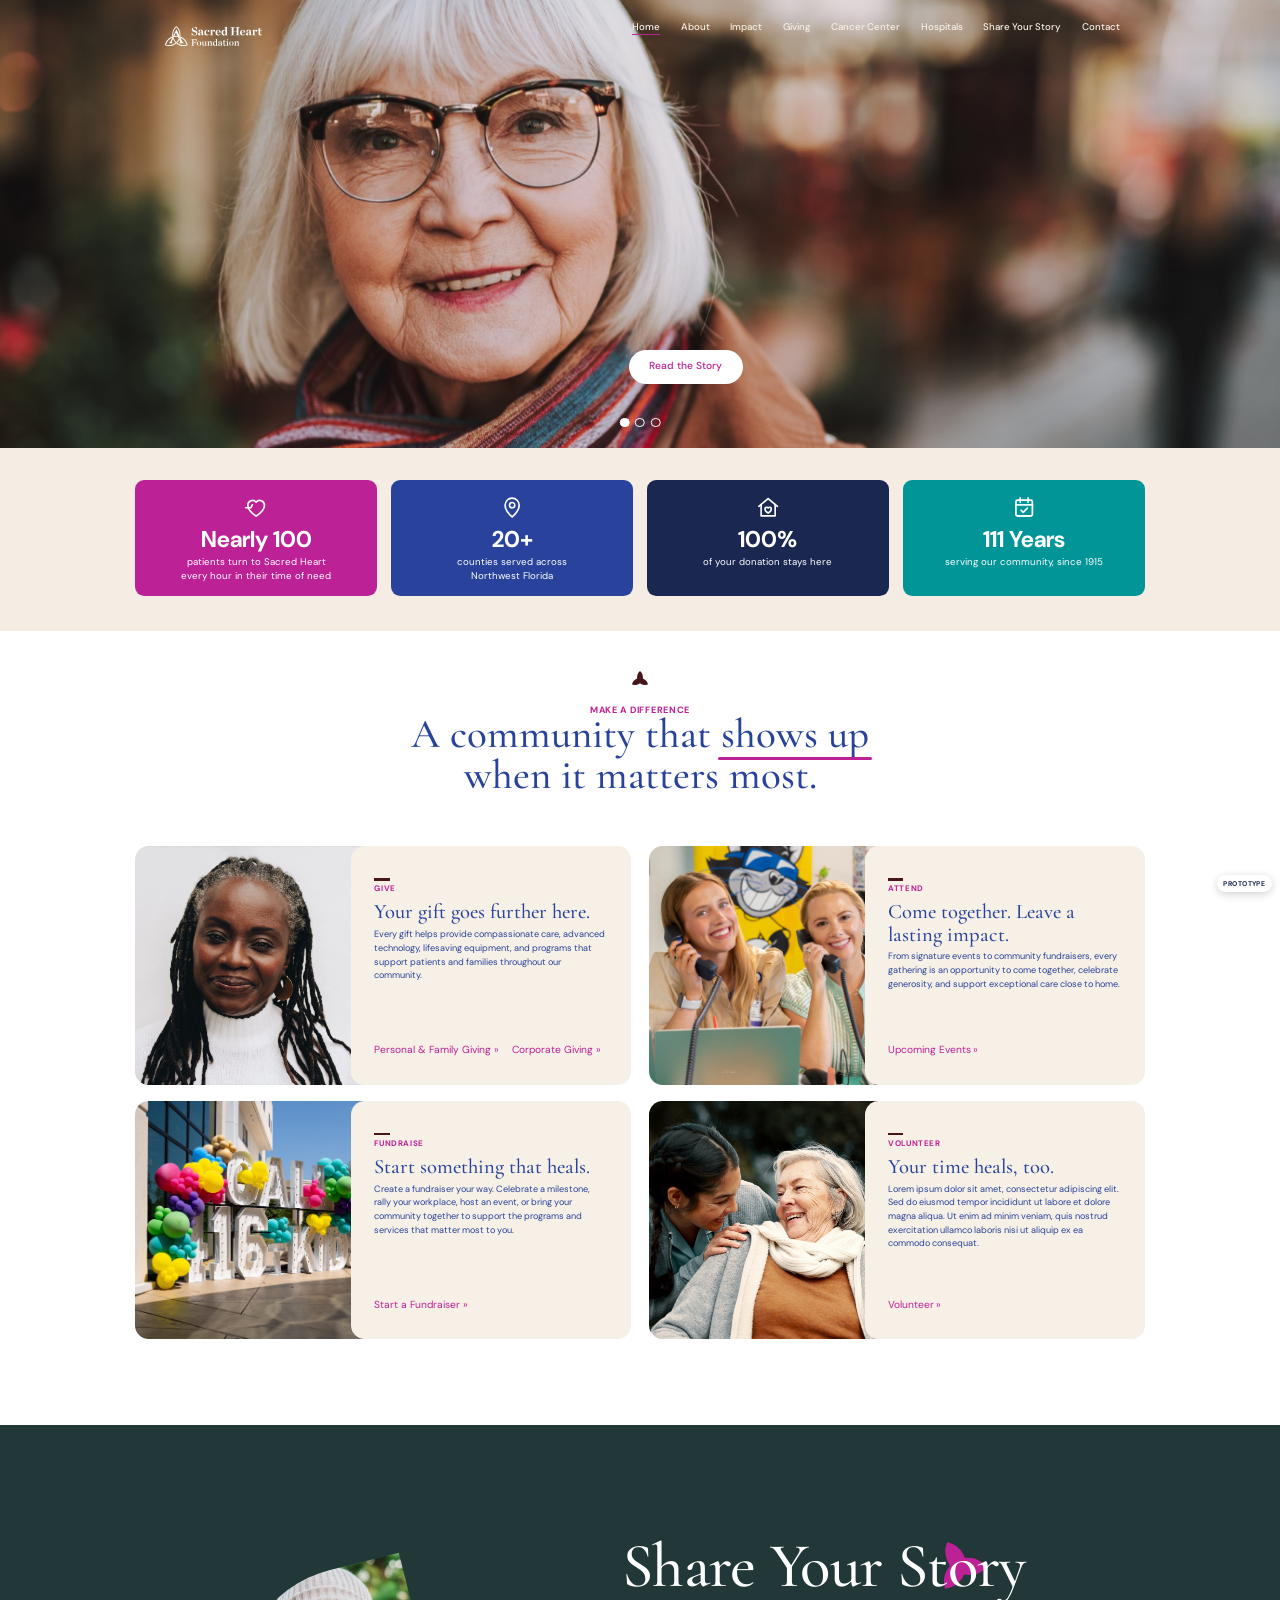
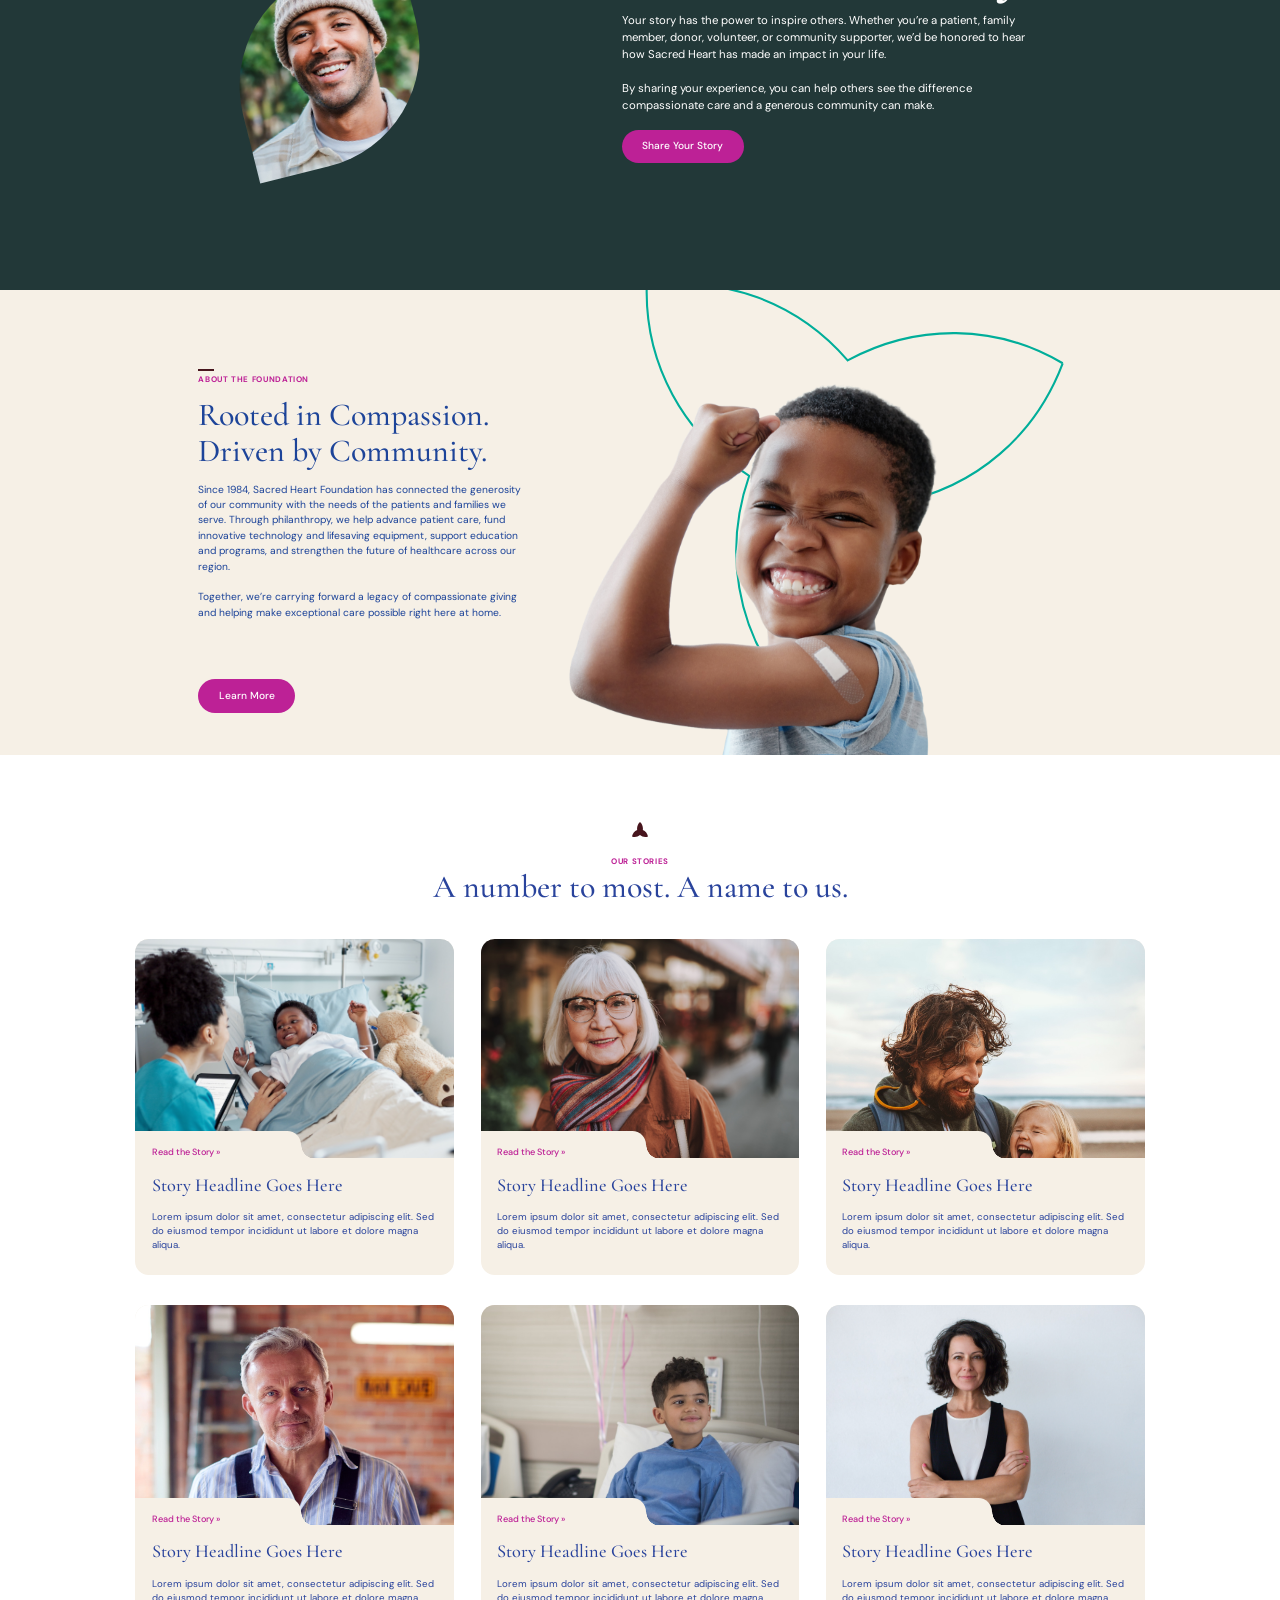
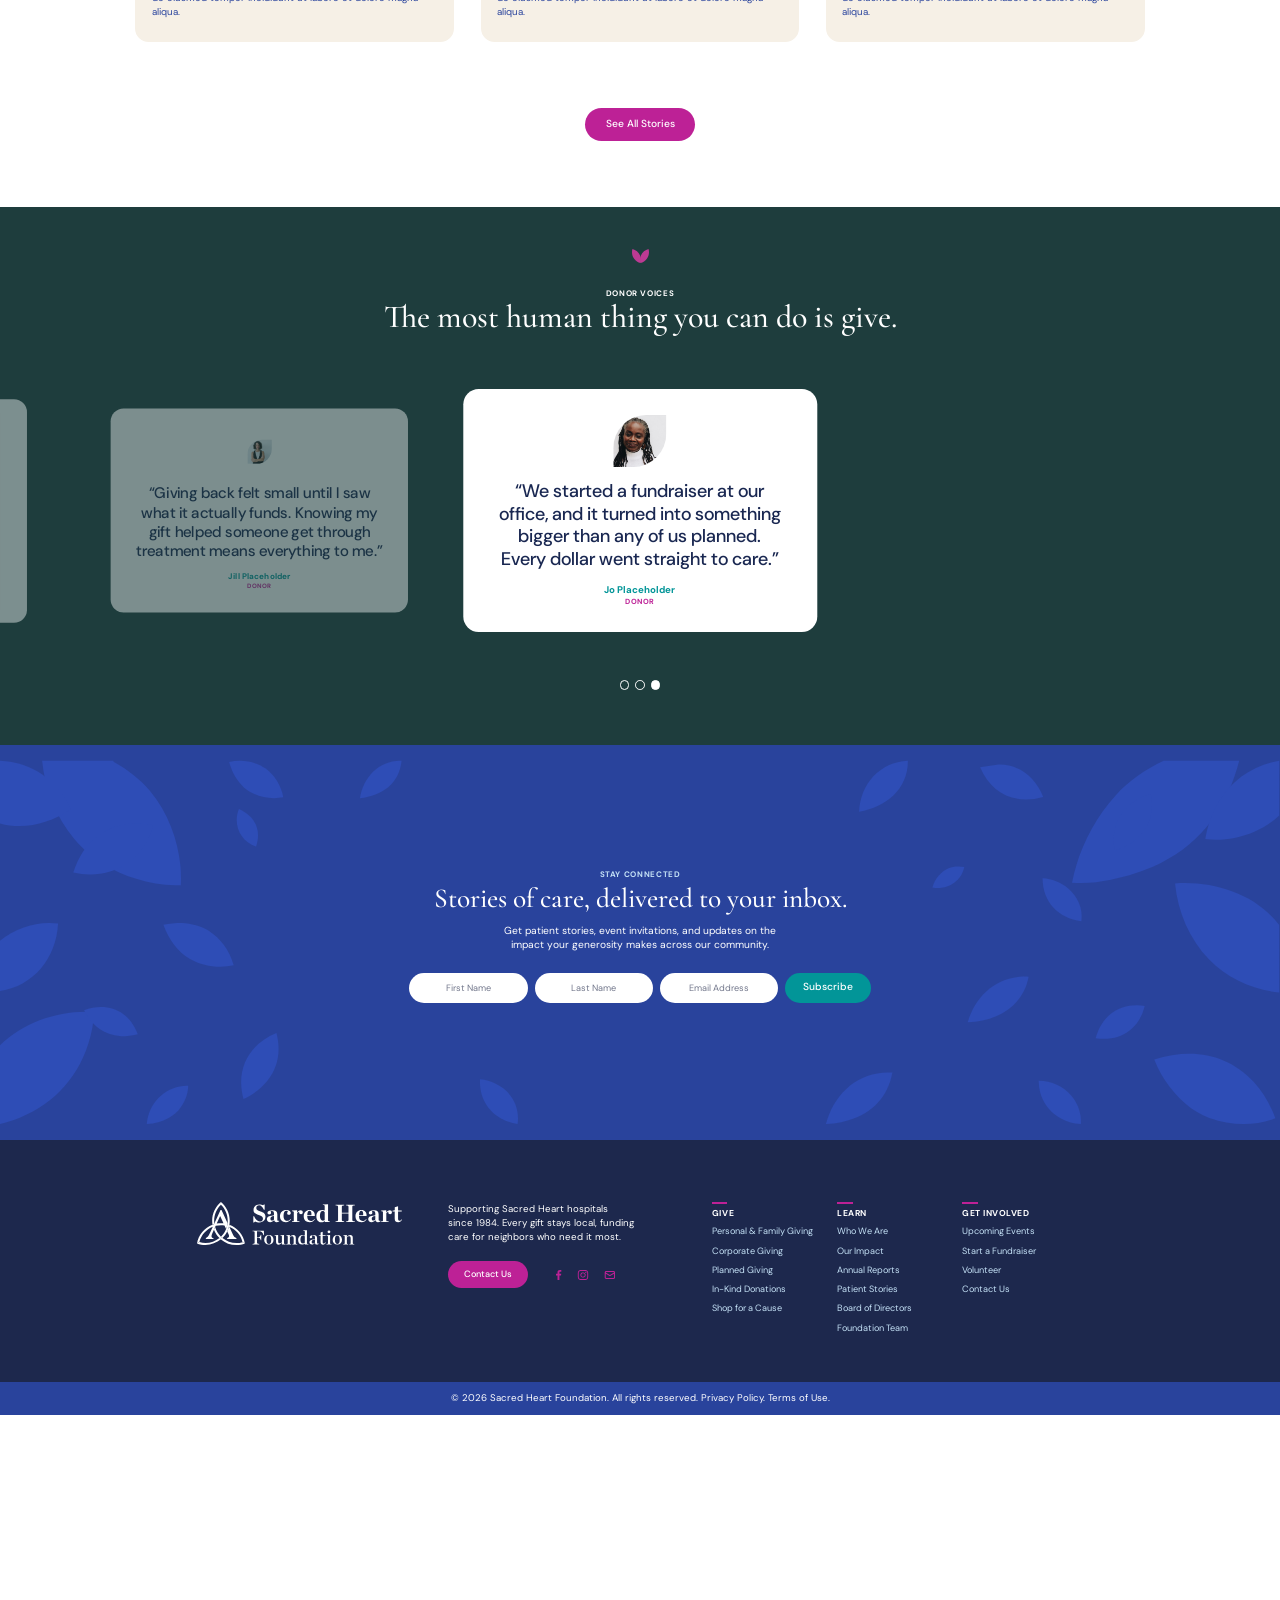
==== commit d2e908c4: "Section-head trinity icons sized to match the Donor Voices heart Co-Authored-By: Claude Opus 5.5 <no" ====
--- a/site/index.html
+++ b/site/index.html
@@ -393,6 +393,11 @@
 .connect-leaves .leaf{transform:translateY(var(--fit,0px))}
 @media (min-width:1200px){.connect{min-height:691px;justify-content:center;padding-top:60px;padding-bottom:60px}}
 @media (max-width:1199px){.connect-leaves{opacity:.7}}
+
+/* Section-head trinity icons match the Donor Voices heart (29px wide), spacing kept equal */
+#giving .head .mark,#stories .head .mark{width:29px;height:auto}
+#giving .head .eyebrow{margin-top:35px}
+#stories .eyebrow{margin-top:34px}
 </style>
 <link rel="stylesheet" href="motion.css">
 <script>
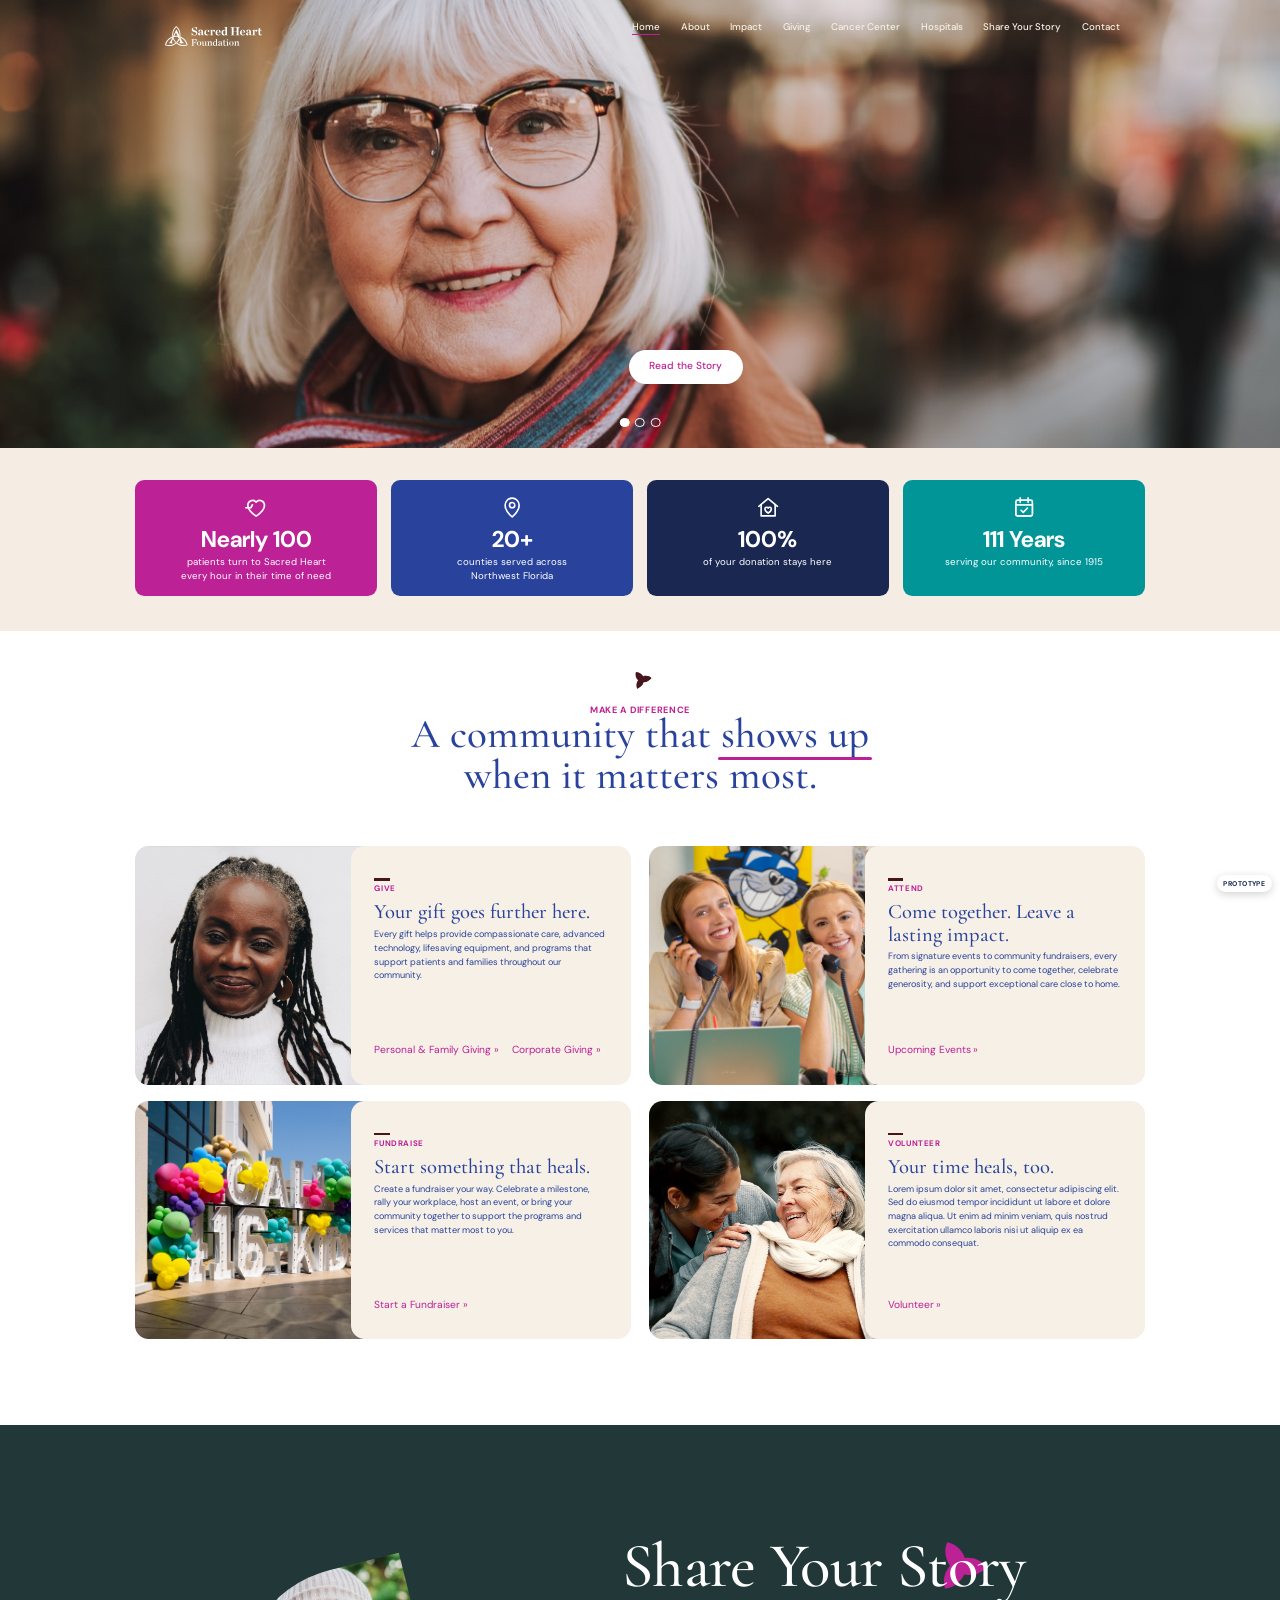
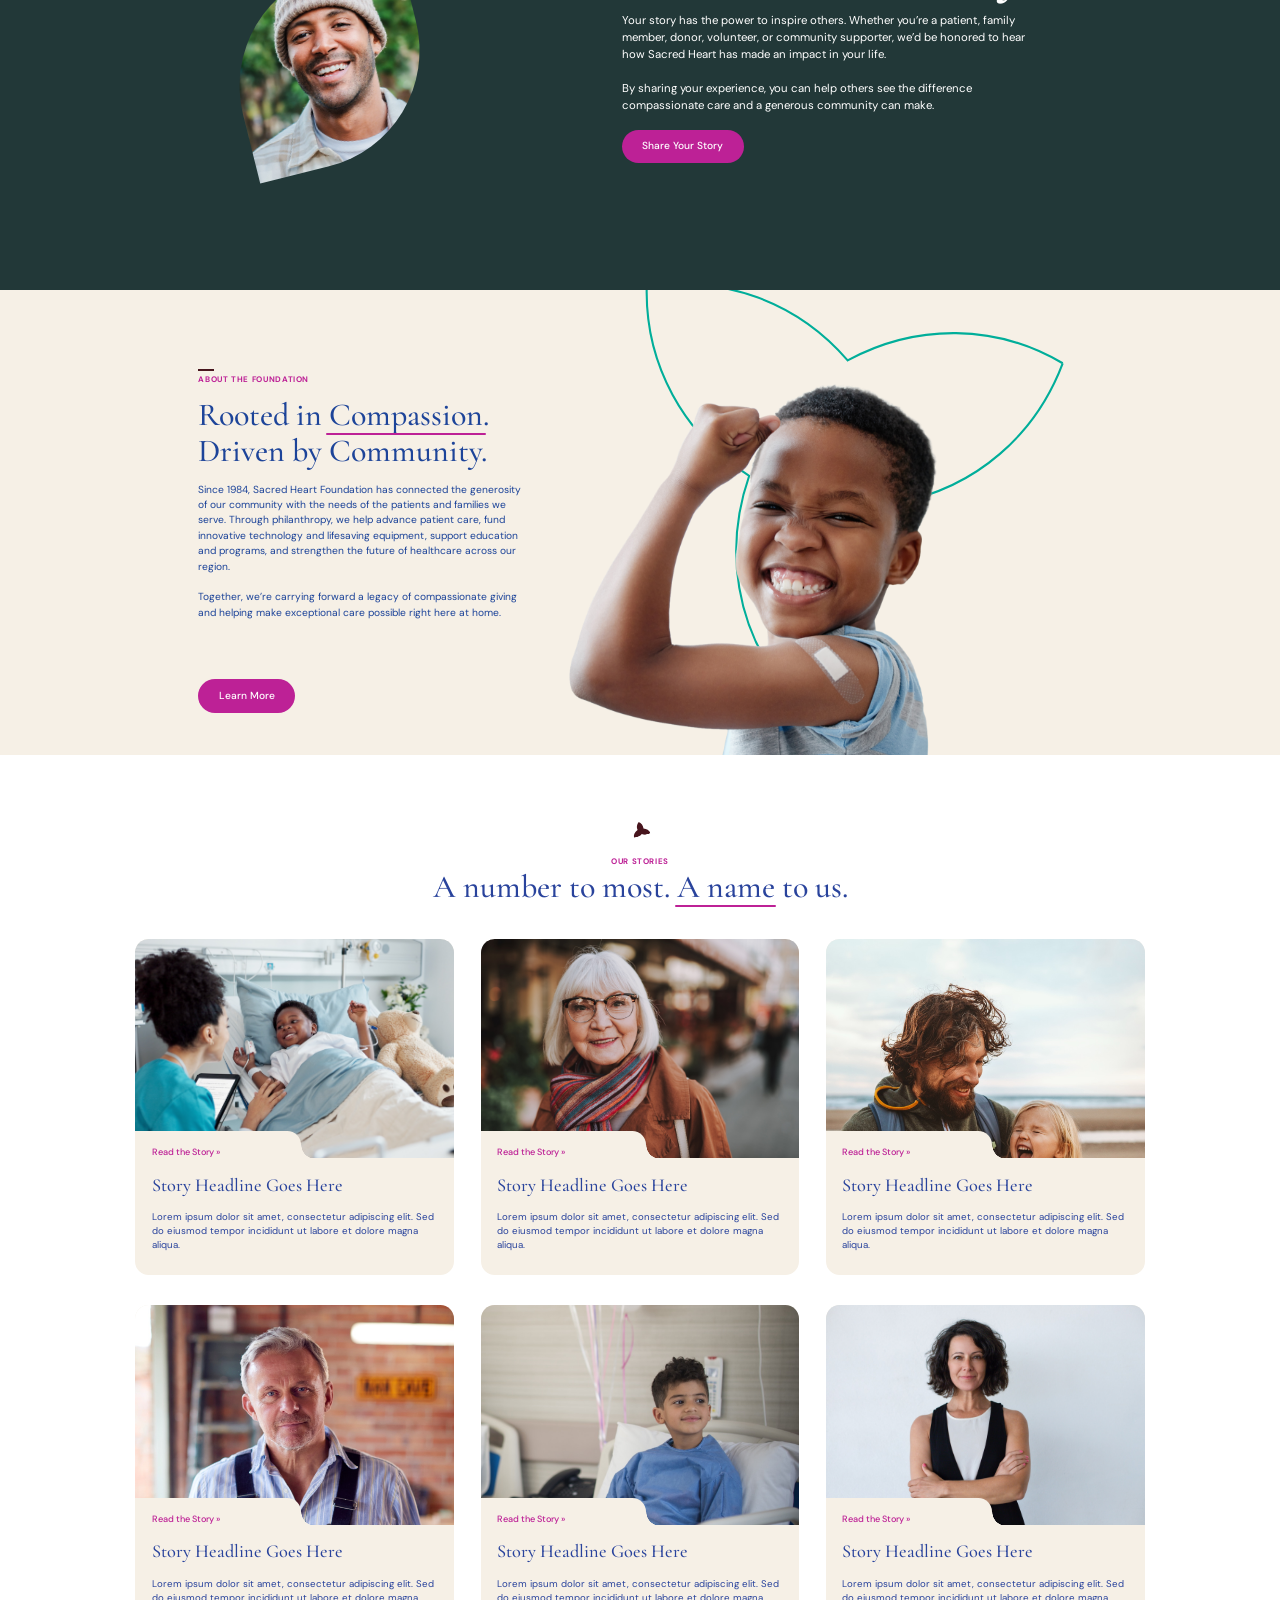
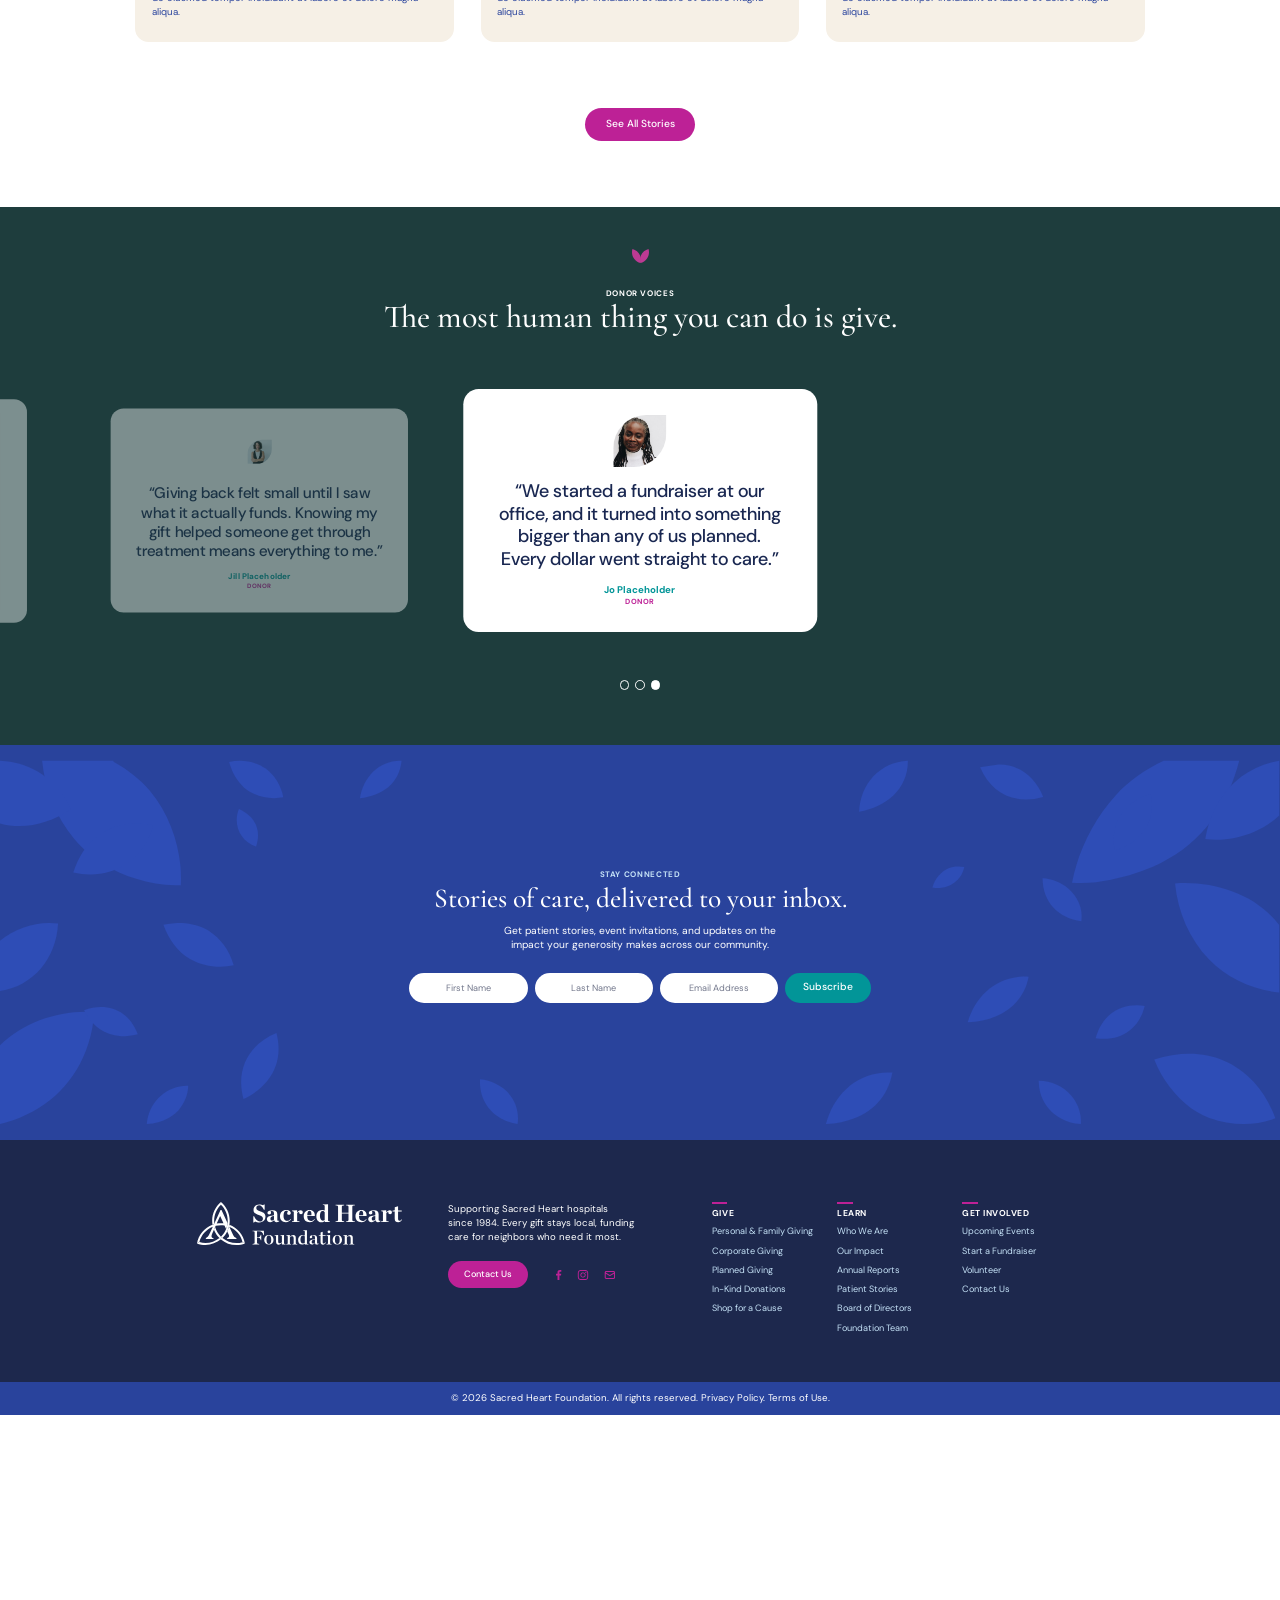
==== commit 53318ac1: "Mobile footer: fluid link columns (fixed 207px columns forced a 740px-wide page); clear the prototyp" ====
--- a/site/index.html
+++ b/site/index.html
@@ -398,6 +398,17 @@
 #giving .head .mark,#stories .head .mark{width:29px;height:auto}
 #giving .head .eyebrow{margin-top:35px}
 #stories .eyebrow{margin-top:34px}
+
+/* Footer link columns: fixed 207px columns (aligned to the signup fields) only on desktop; fluid below */
+@media (max-width:1199px){
+  .foot .cols{grid-template-columns:repeat(3,minmax(0,1fr));column-gap:24px;row-gap:32px;margin-left:0}
+  .foot ul a{white-space:normal}
+}
+@media (max-width:640px){
+  .foot .cols{grid-template-columns:repeat(2,minmax(0,1fr))}
+  .foot .tag .acts{gap:24px}
+  .legal{padding-bottom:calc(58px + env(safe-area-inset-bottom,0px))}  /* clear the fixed PROTOTYPE badge */
+}
 </style>
 <link rel="stylesheet" href="motion.css">
 <script>
--- a/site/motion.css
+++ b/site/motion.css
@@ -163,3 +163,10 @@
   50% {transform:translate(var(--fx,4px),calc(var(--fy,10px) * -1)) rotate(var(--fr,4deg))}
   100%{transform:translate(calc(var(--fx,4px) * -.6),calc(var(--fy,10px) * .5)) rotate(calc(var(--fr,4deg) * -.7))}
 }
+
+/* Section-head trinity icons (Make a Difference, Our Stories) bloom with scroll: they open (grow + twist a
+   third of a turn, slight overshoot) as they rise into view and fold back as they leave - reversible both ways.
+   motion.js sets --bs (scale), --br (rotation) and --bo (opacity) from the icon's position on screen. */
+.motion #giving .head .mark,.motion #stories .head .mark{transform:scale(var(--bs,1)) rotate(var(--br,0deg));opacity:var(--bo,1);transition:none}
+.motion #giving .head > .eyebrow[data-reveal],.motion #stories .head > .eyebrow[data-reveal]{transition-delay:.3s}
+.motion #giving .head > h2[data-reveal],.motion #stories .head > h2[data-reveal]{transition-delay:.4s}
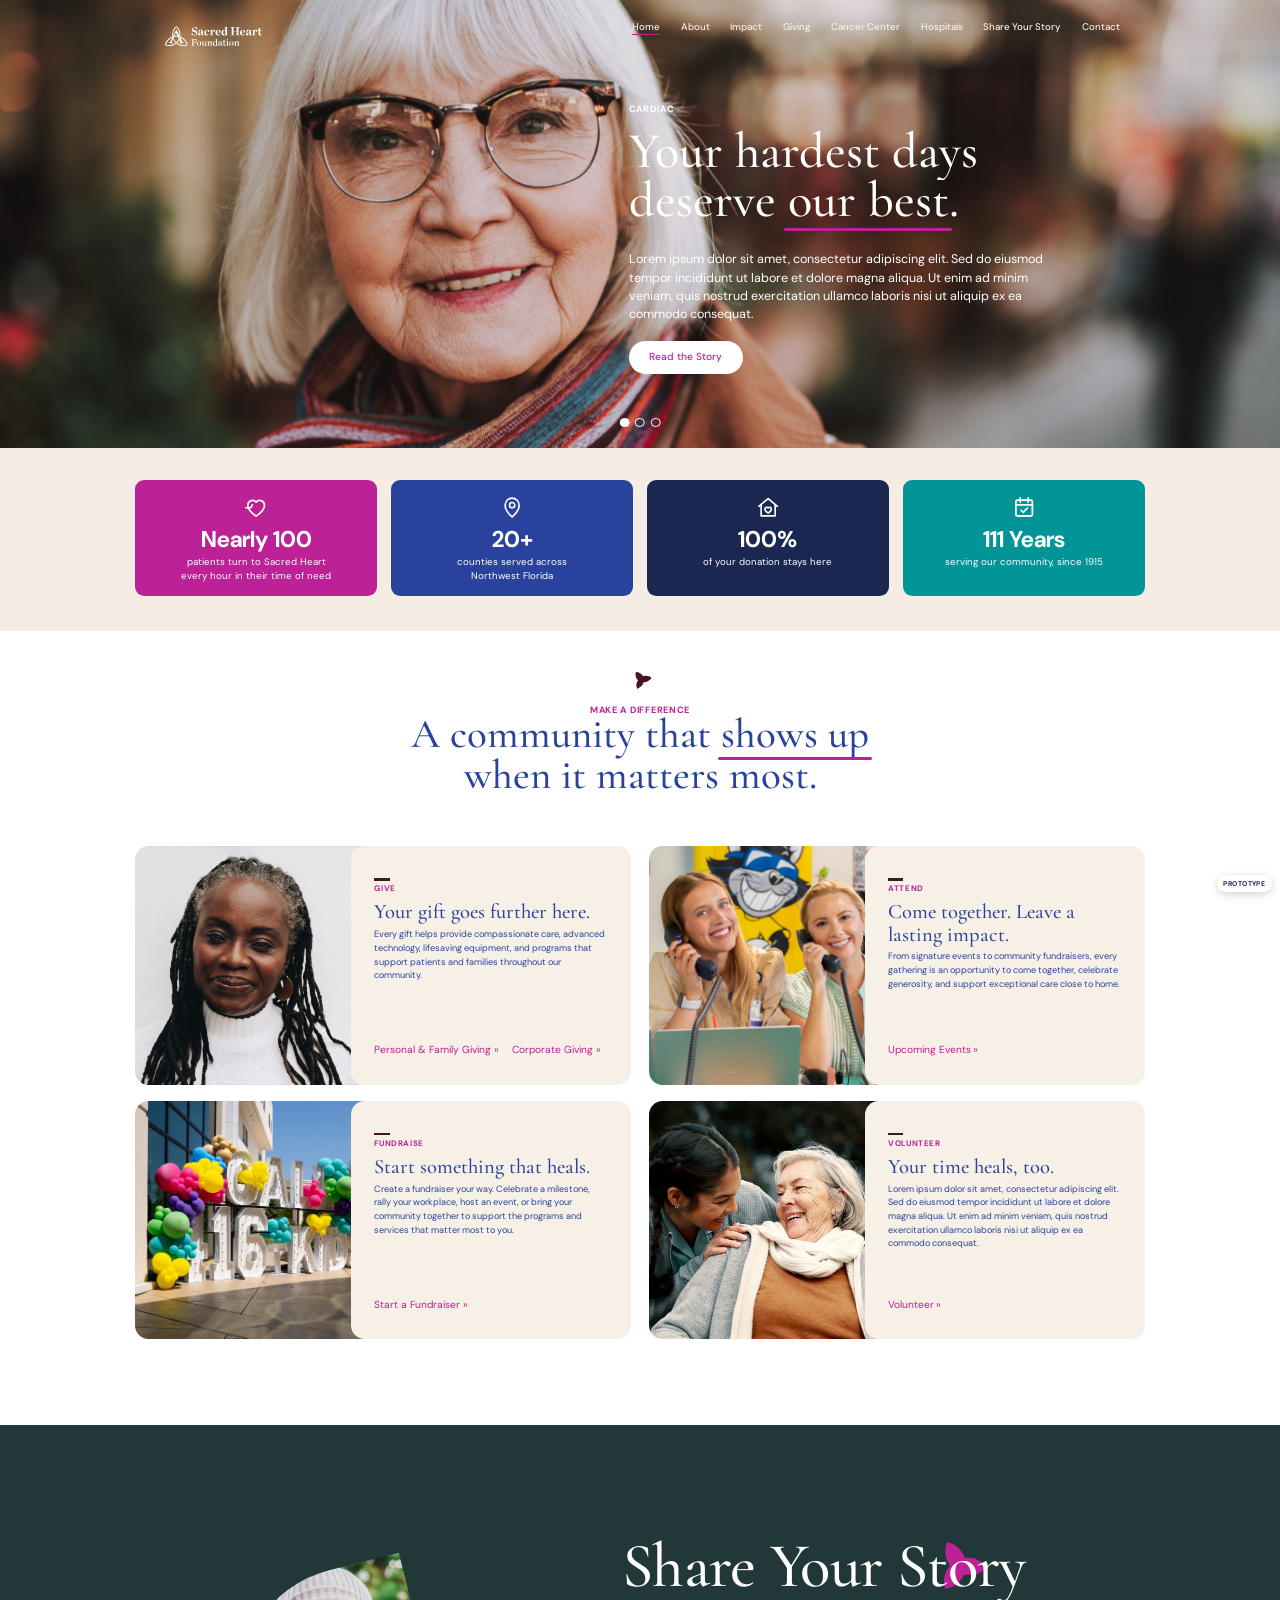
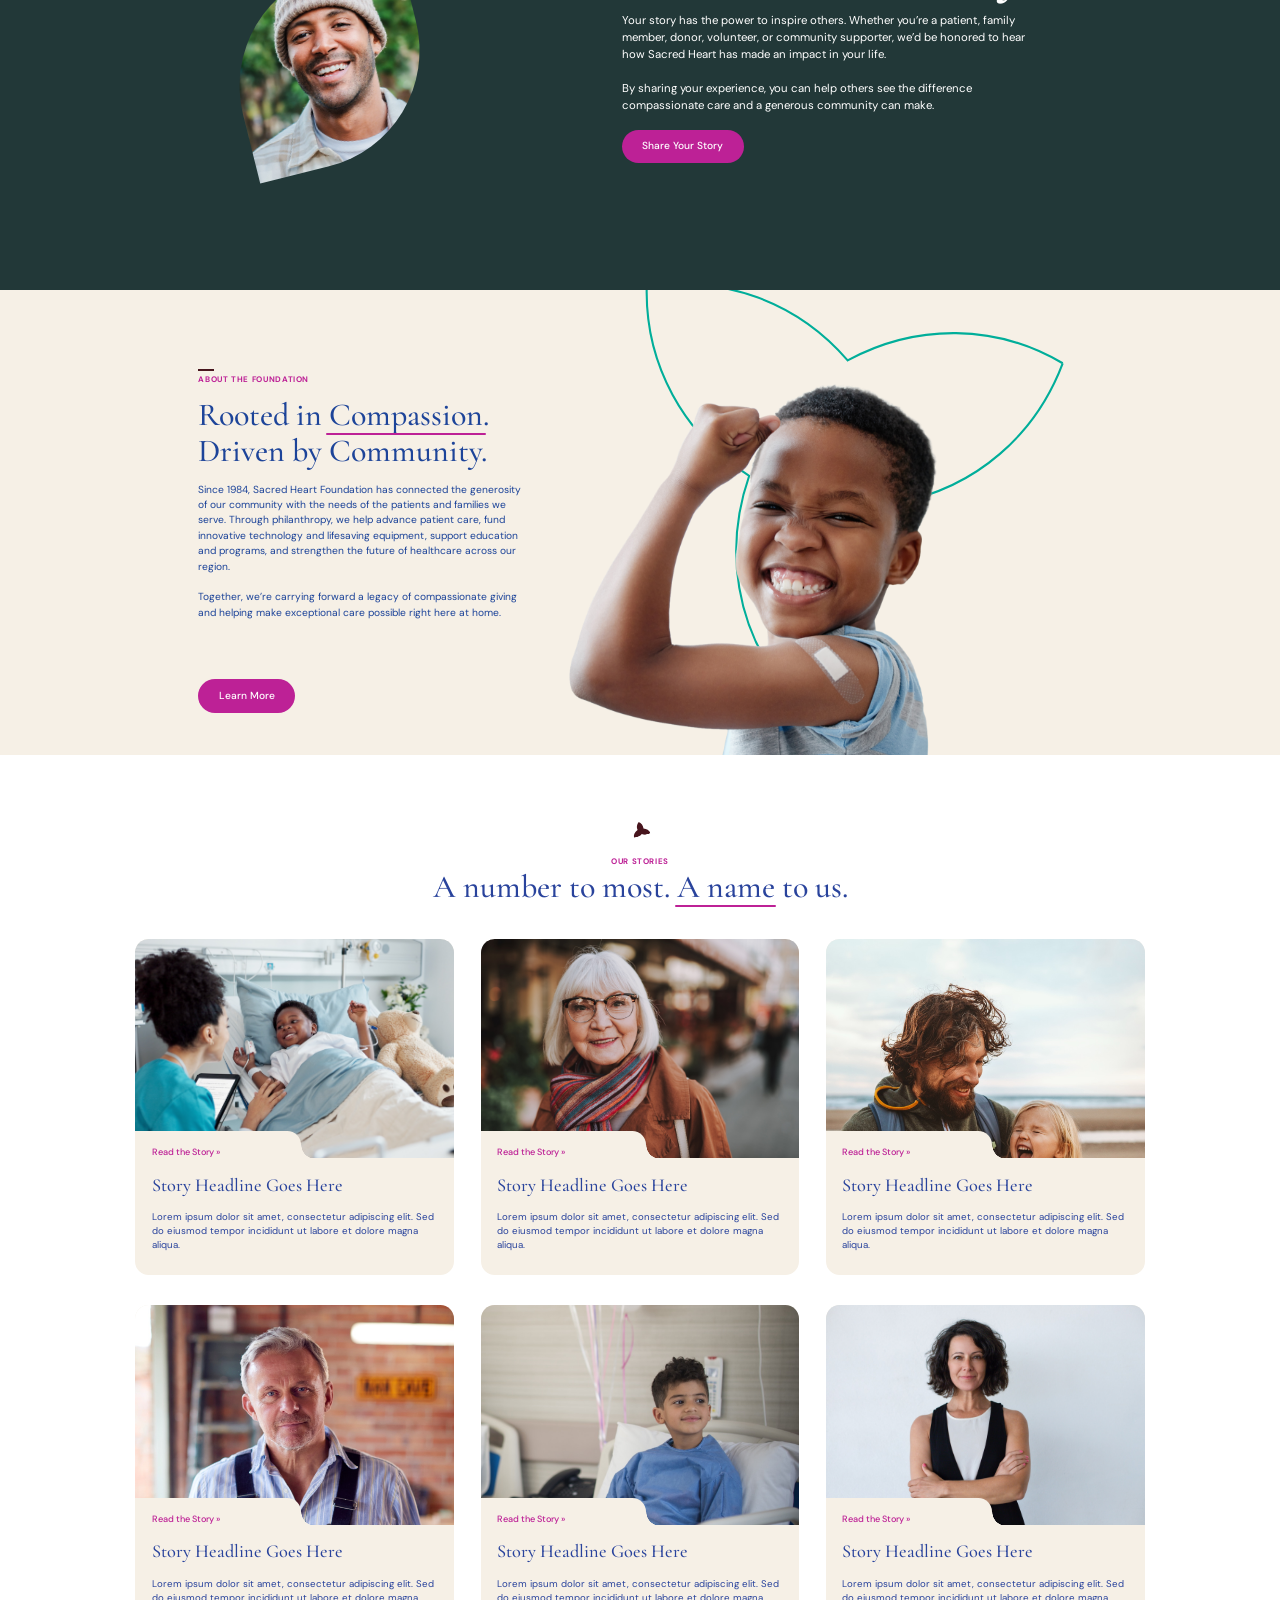
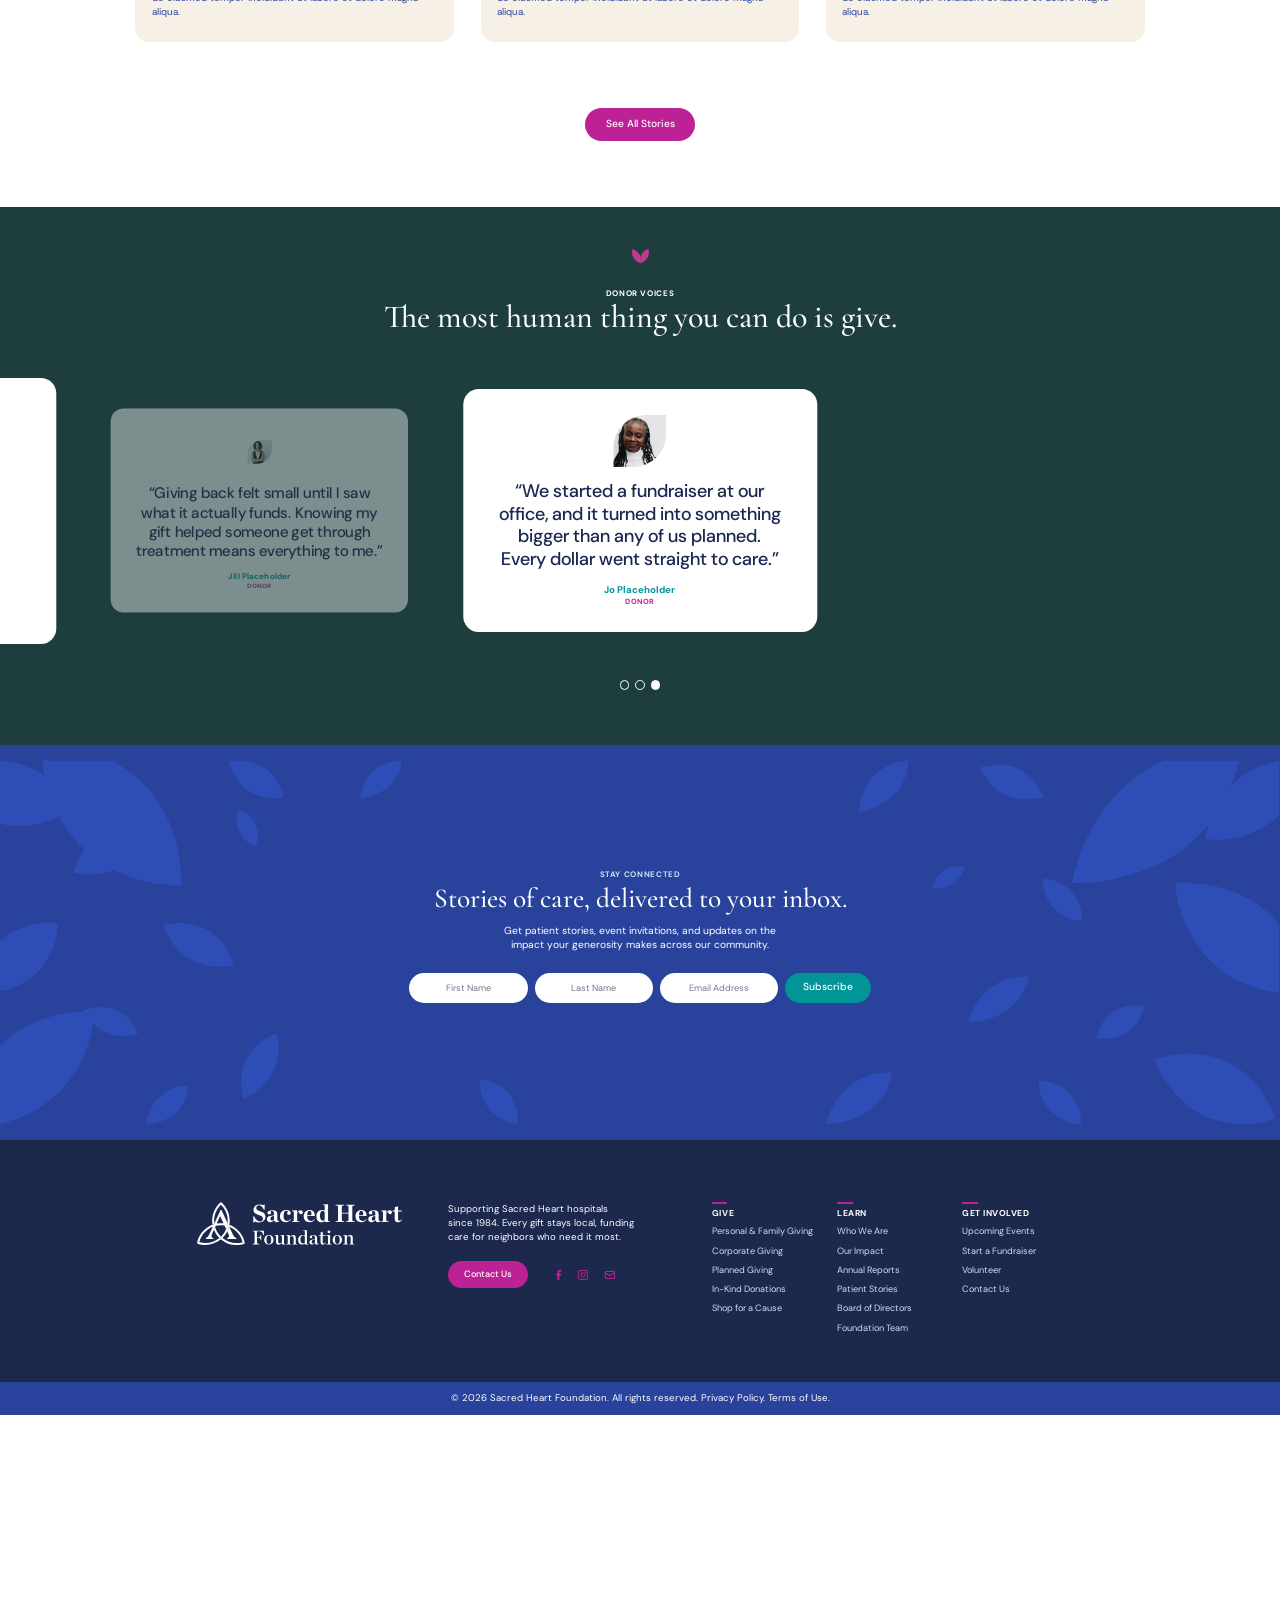
==== commit 3a0cc405: "Mobile footer: link lists in a single column Co-Authored-By: Claude Opus 5.5 <noreply@anthropic.com>" ====
--- a/site/index.html
+++ b/site/index.html
@@ -405,7 +405,7 @@
   .foot ul a{white-space:normal}
 }
 @media (max-width:640px){
-  .foot .cols{grid-template-columns:repeat(2,minmax(0,1fr))}
+  .foot .cols{grid-template-columns:minmax(0,1fr);row-gap:28px}
   .foot .tag .acts{gap:24px}
   .legal{padding-bottom:calc(58px + env(safe-area-inset-bottom,0px))}  /* clear the fixed PROTOTYPE badge */
 }
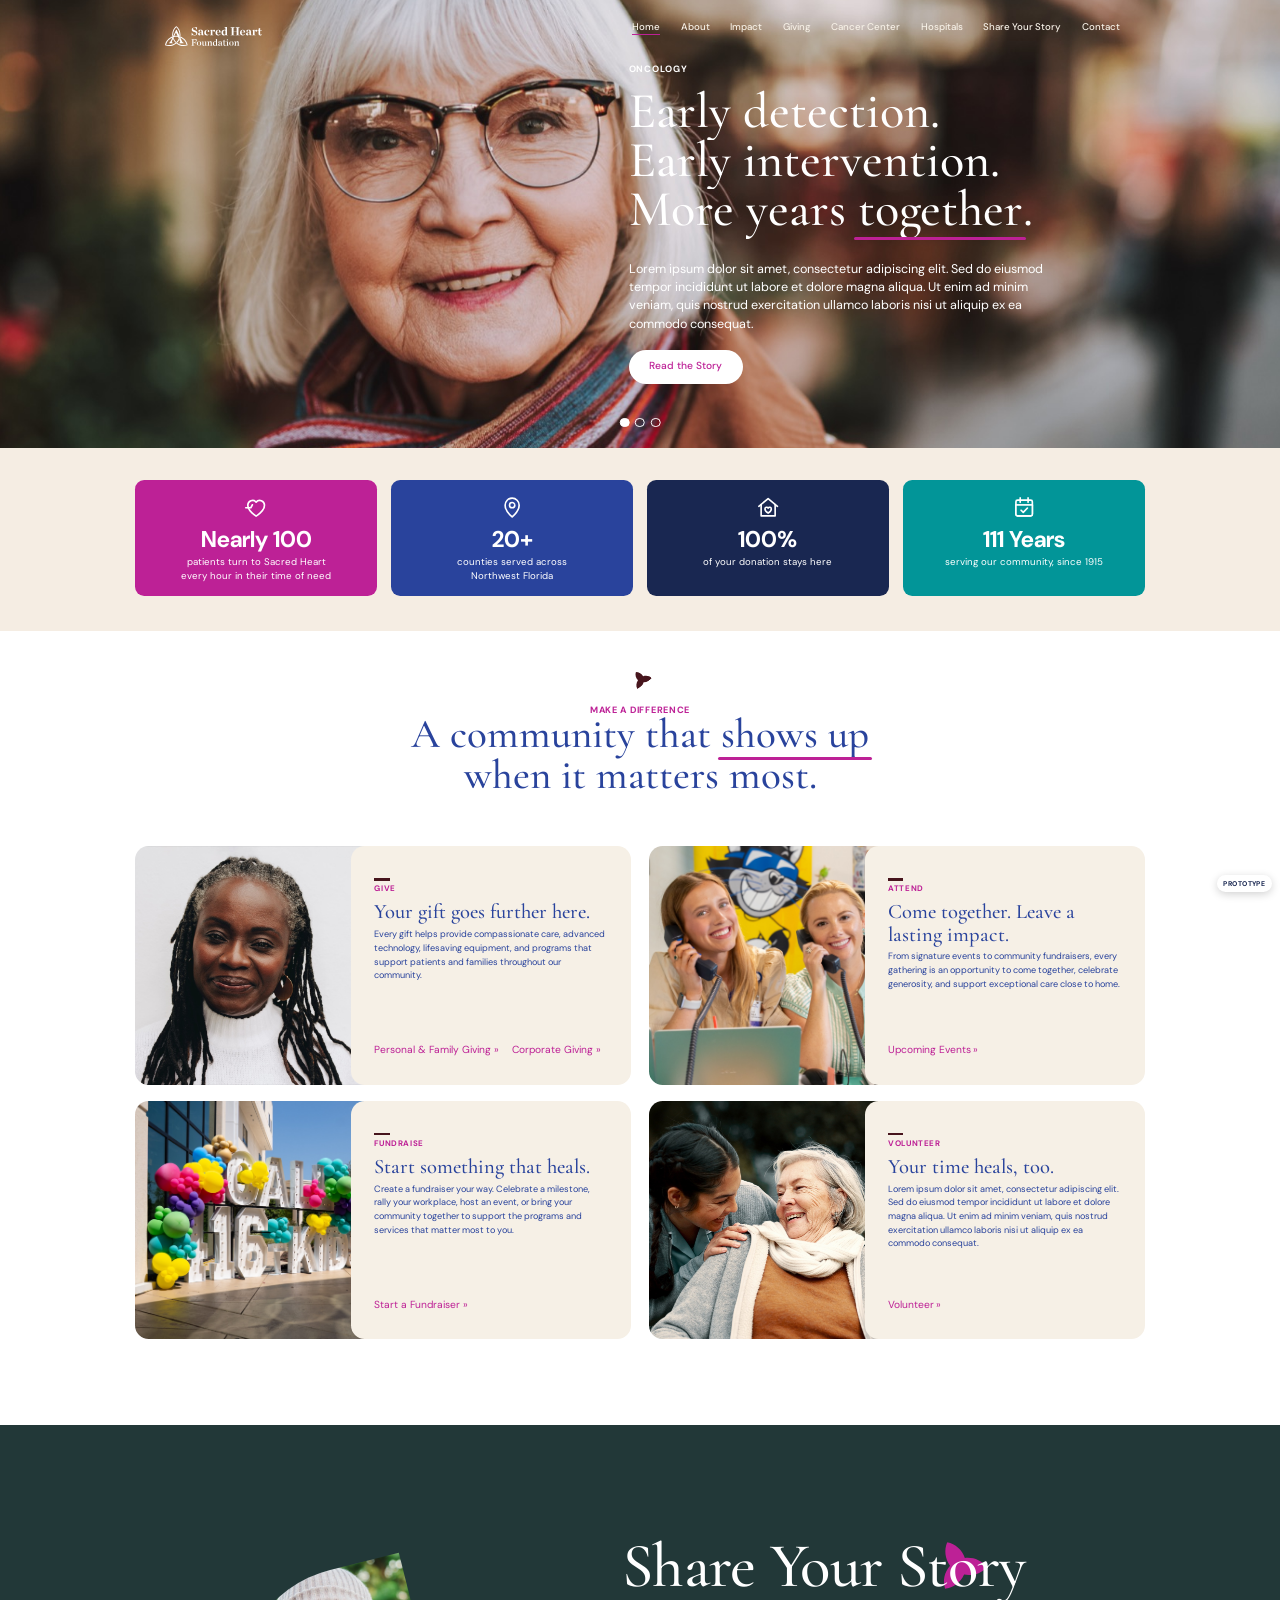
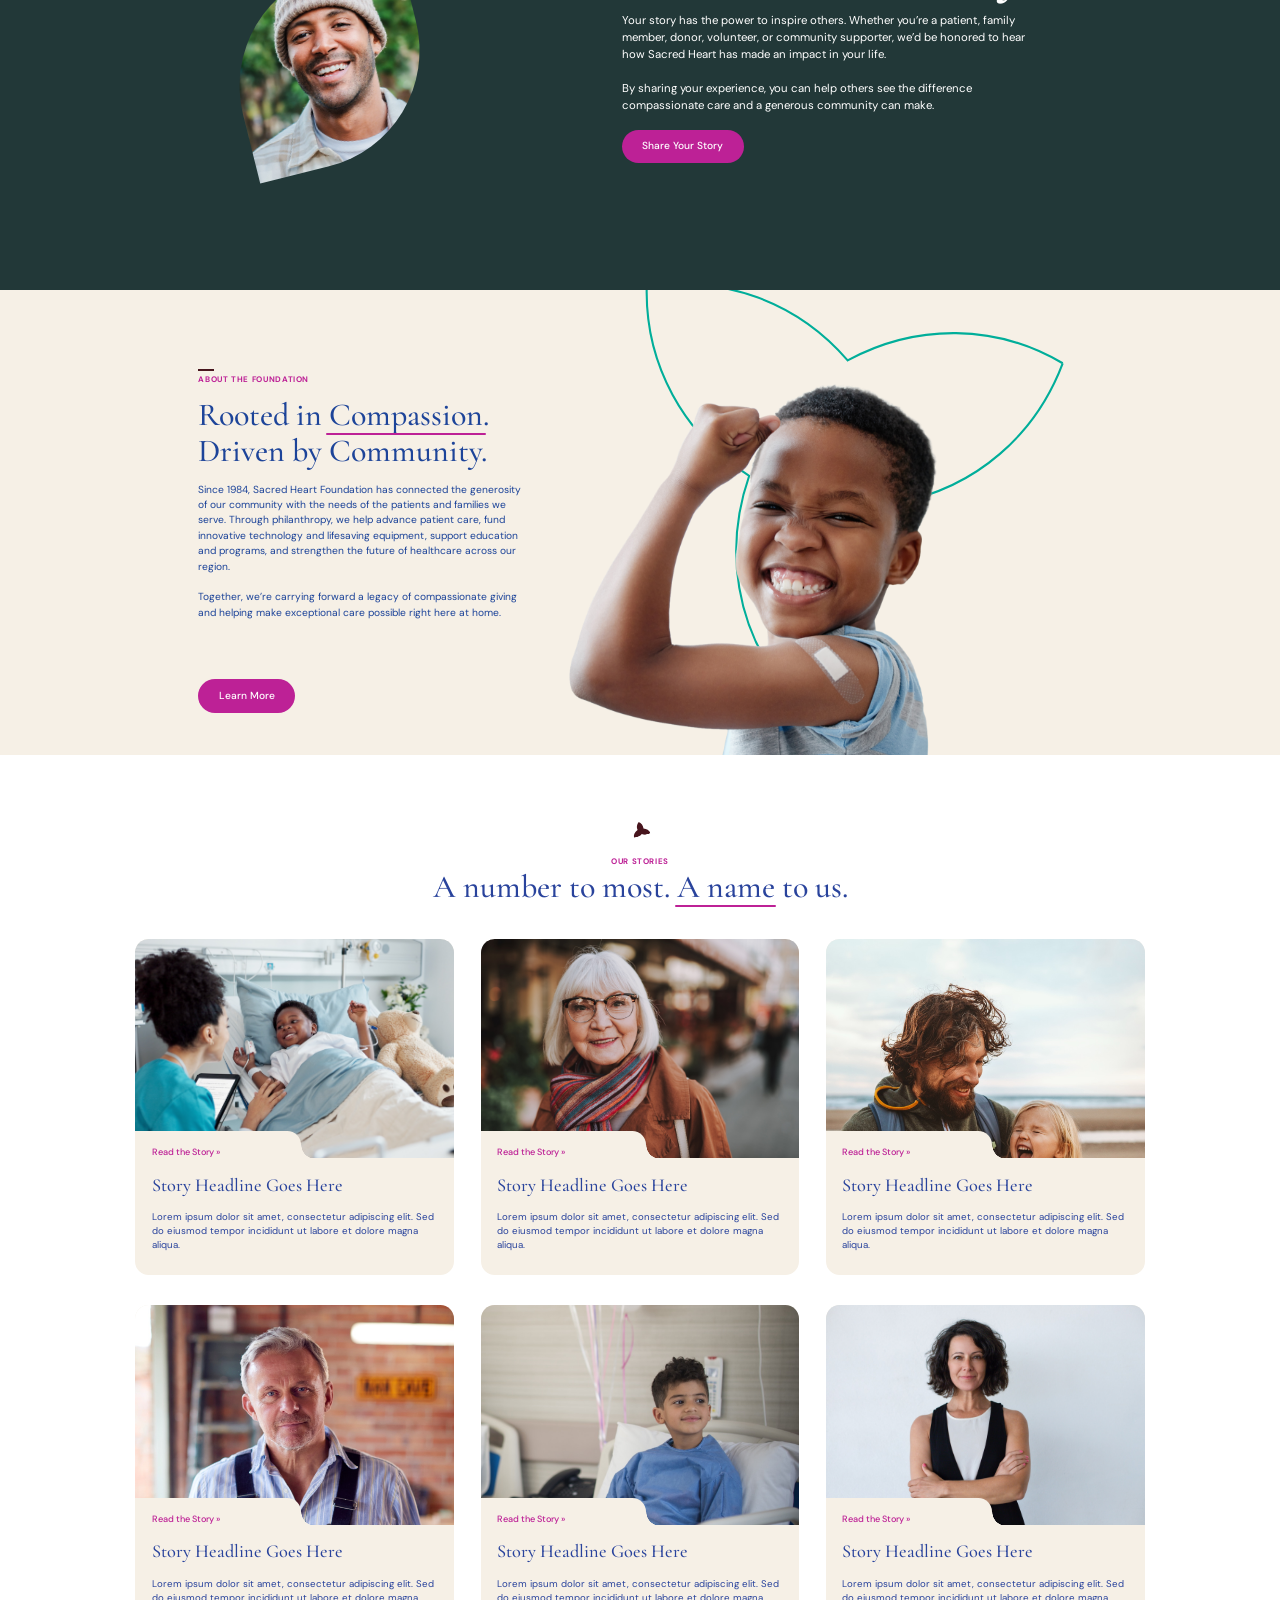
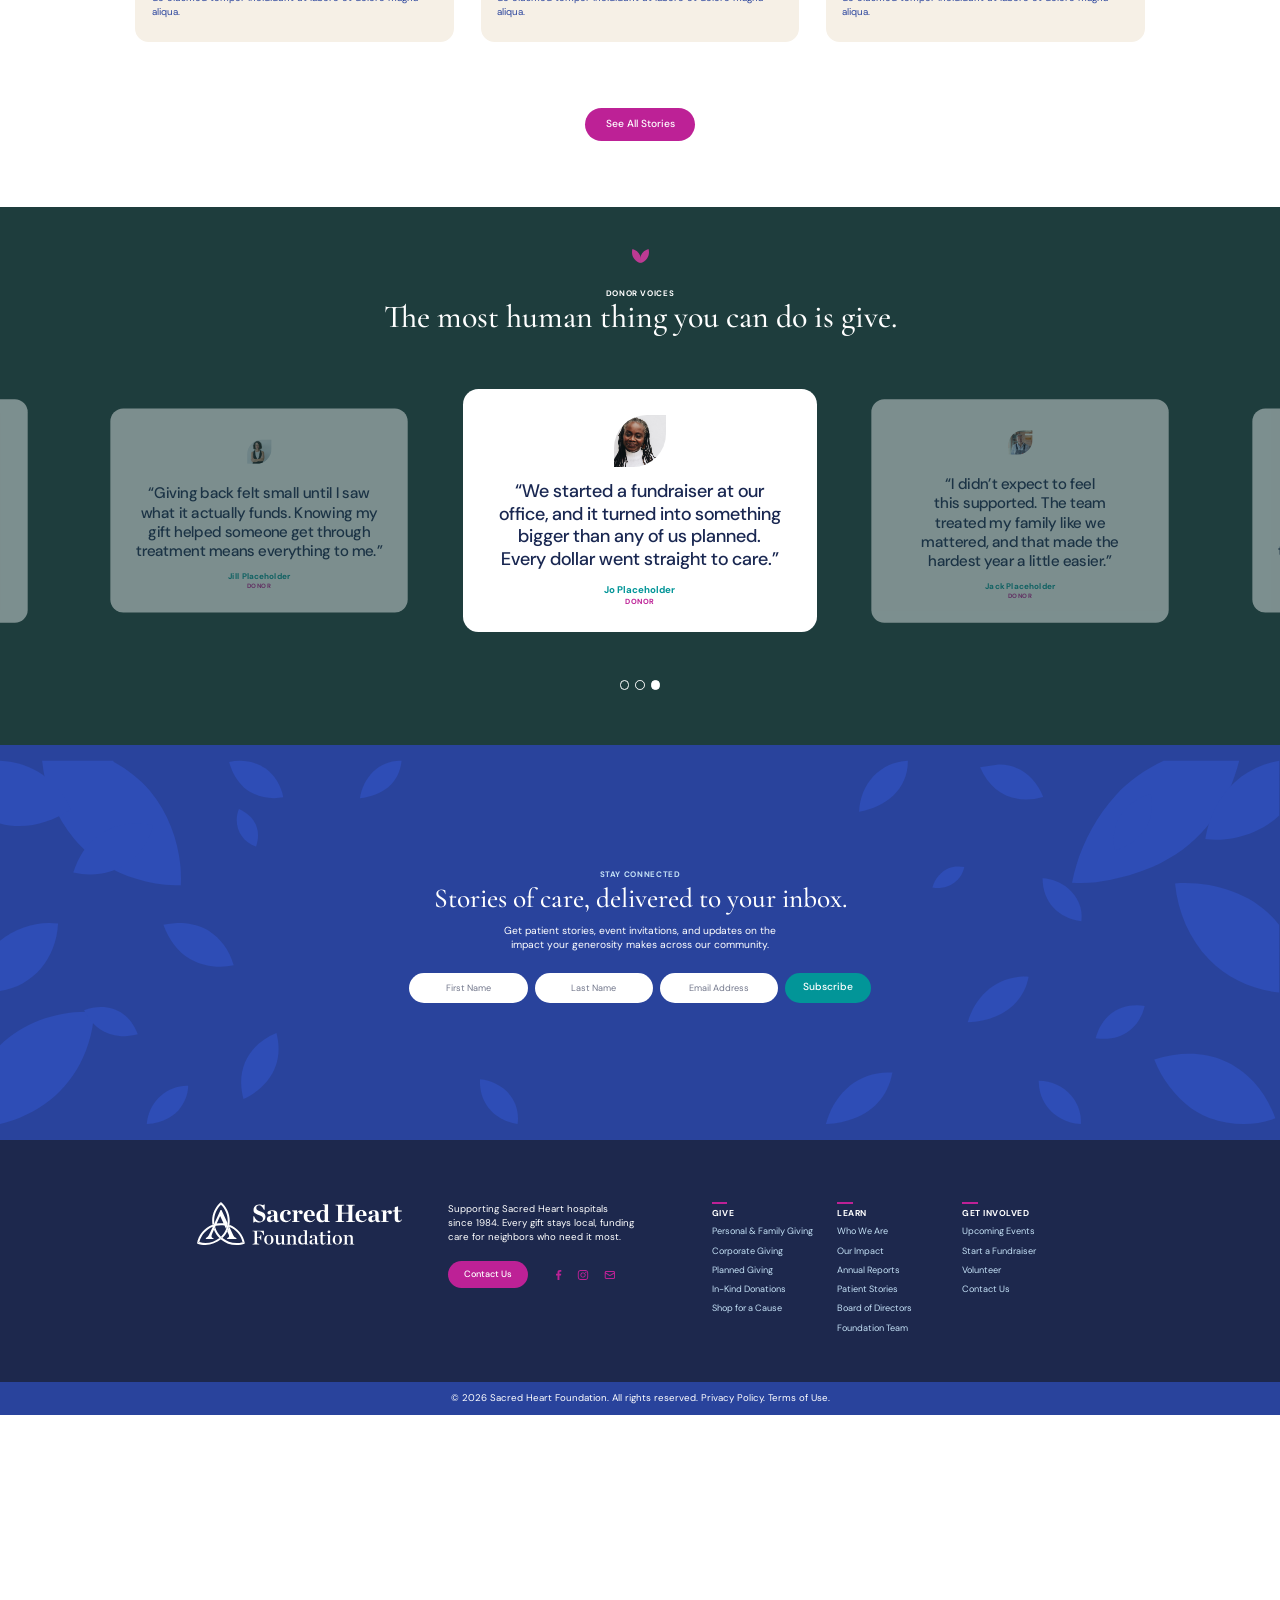
==== commit 750fd2c0: "Mobile footer: center logo, copy, Contact Us with social beneath, and link lists Co-Authored-By: Cla" ====
--- a/site/index.html
+++ b/site/index.html
@@ -409,6 +409,19 @@
   .foot .tag .acts{gap:24px}
   .legal{padding-bottom:calc(58px + env(safe-area-inset-bottom,0px))}  /* clear the fixed PROTOTYPE badge */
 }
+
+/* Phone footer: everything centered - logo, copy, Contact Us with social icons beneath, link lists */
+@media (max-width:640px){
+  .foot{justify-items:center;text-align:center}
+  .foot .flogo{margin-inline:auto}
+  .foot .tag{display:flex;flex-direction:column;align-items:center}
+  .foot .tag p{max-width:320px;margin-inline:auto}
+  .foot .tag .acts{flex-direction:column;align-items:center;gap:22px}
+  .foot .cols{justify-items:center;width:100%}
+  .foot .cols nav{display:flex;flex-direction:column;align-items:center}
+  .foot h4::before{left:50%;transform:translateX(-50%)}
+  .foot ul{align-items:center}
+}
 </style>
 <link rel="stylesheet" href="motion.css">
 <script>
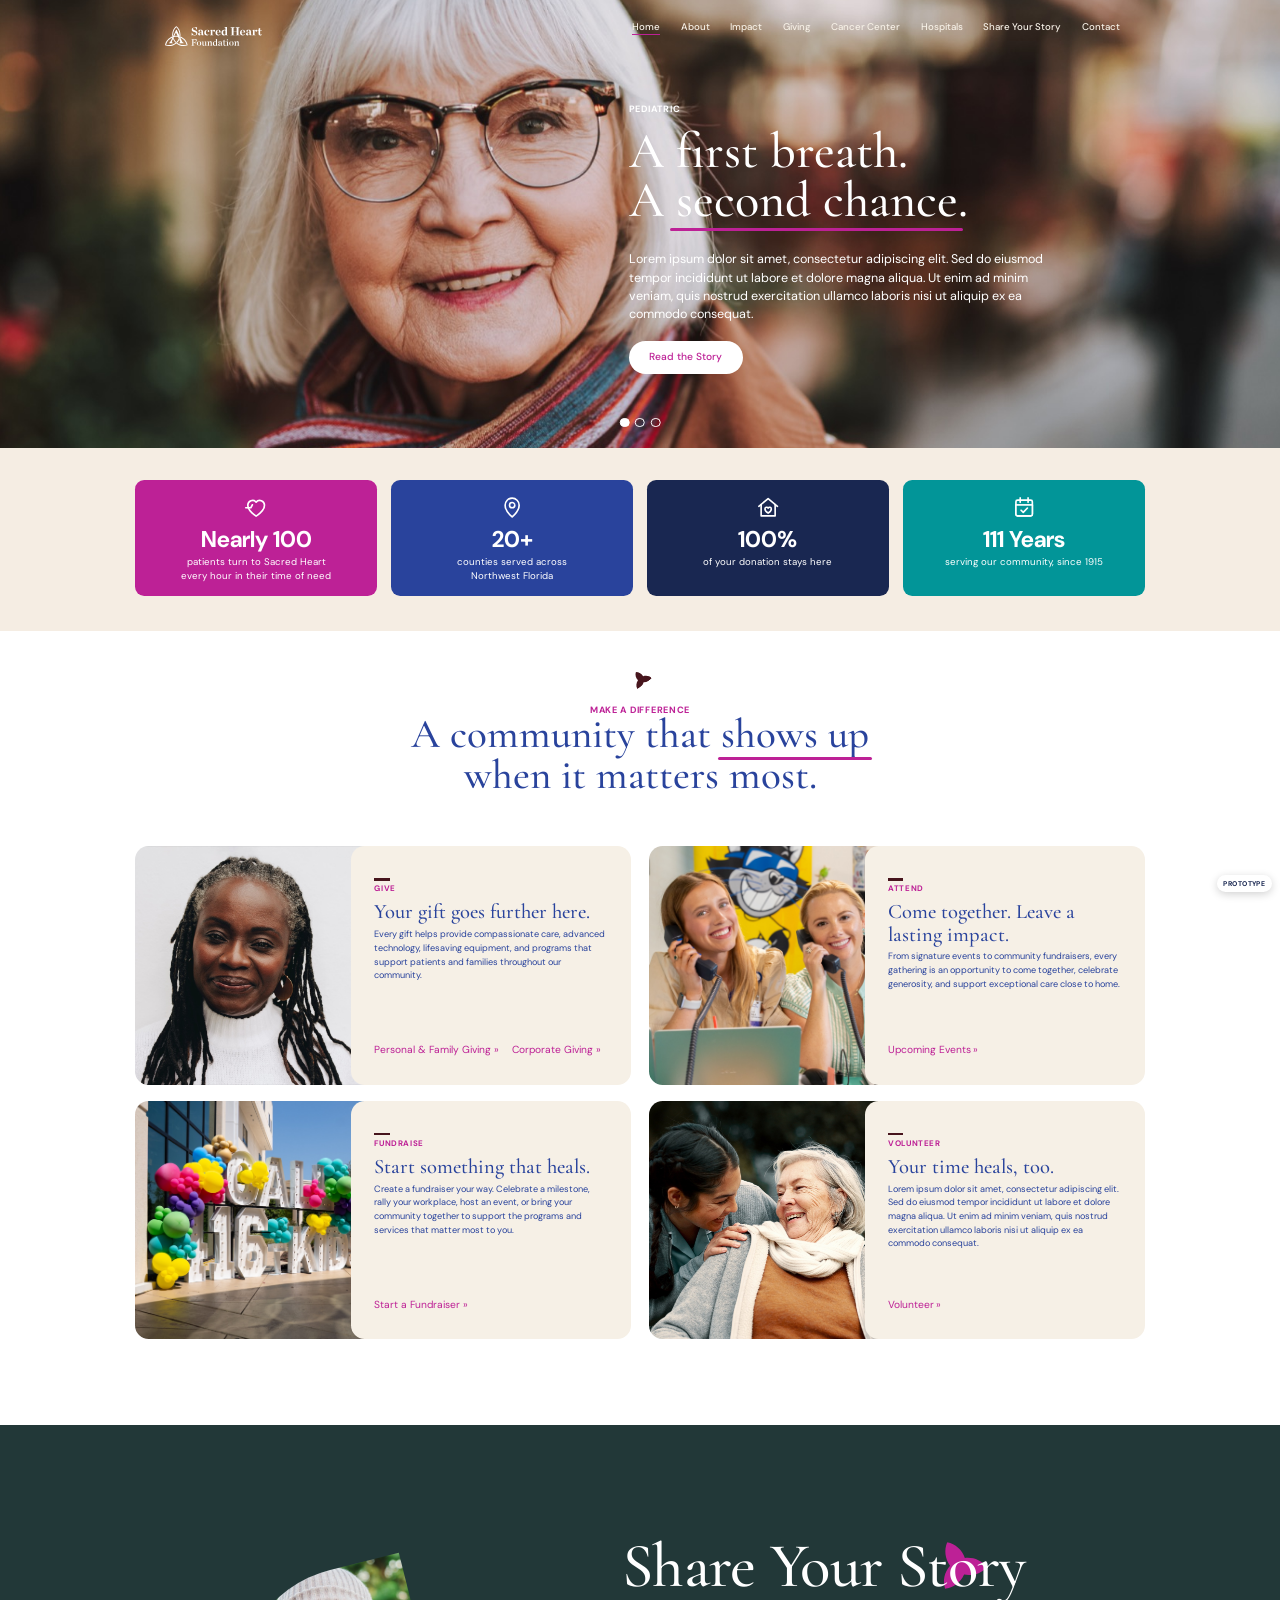
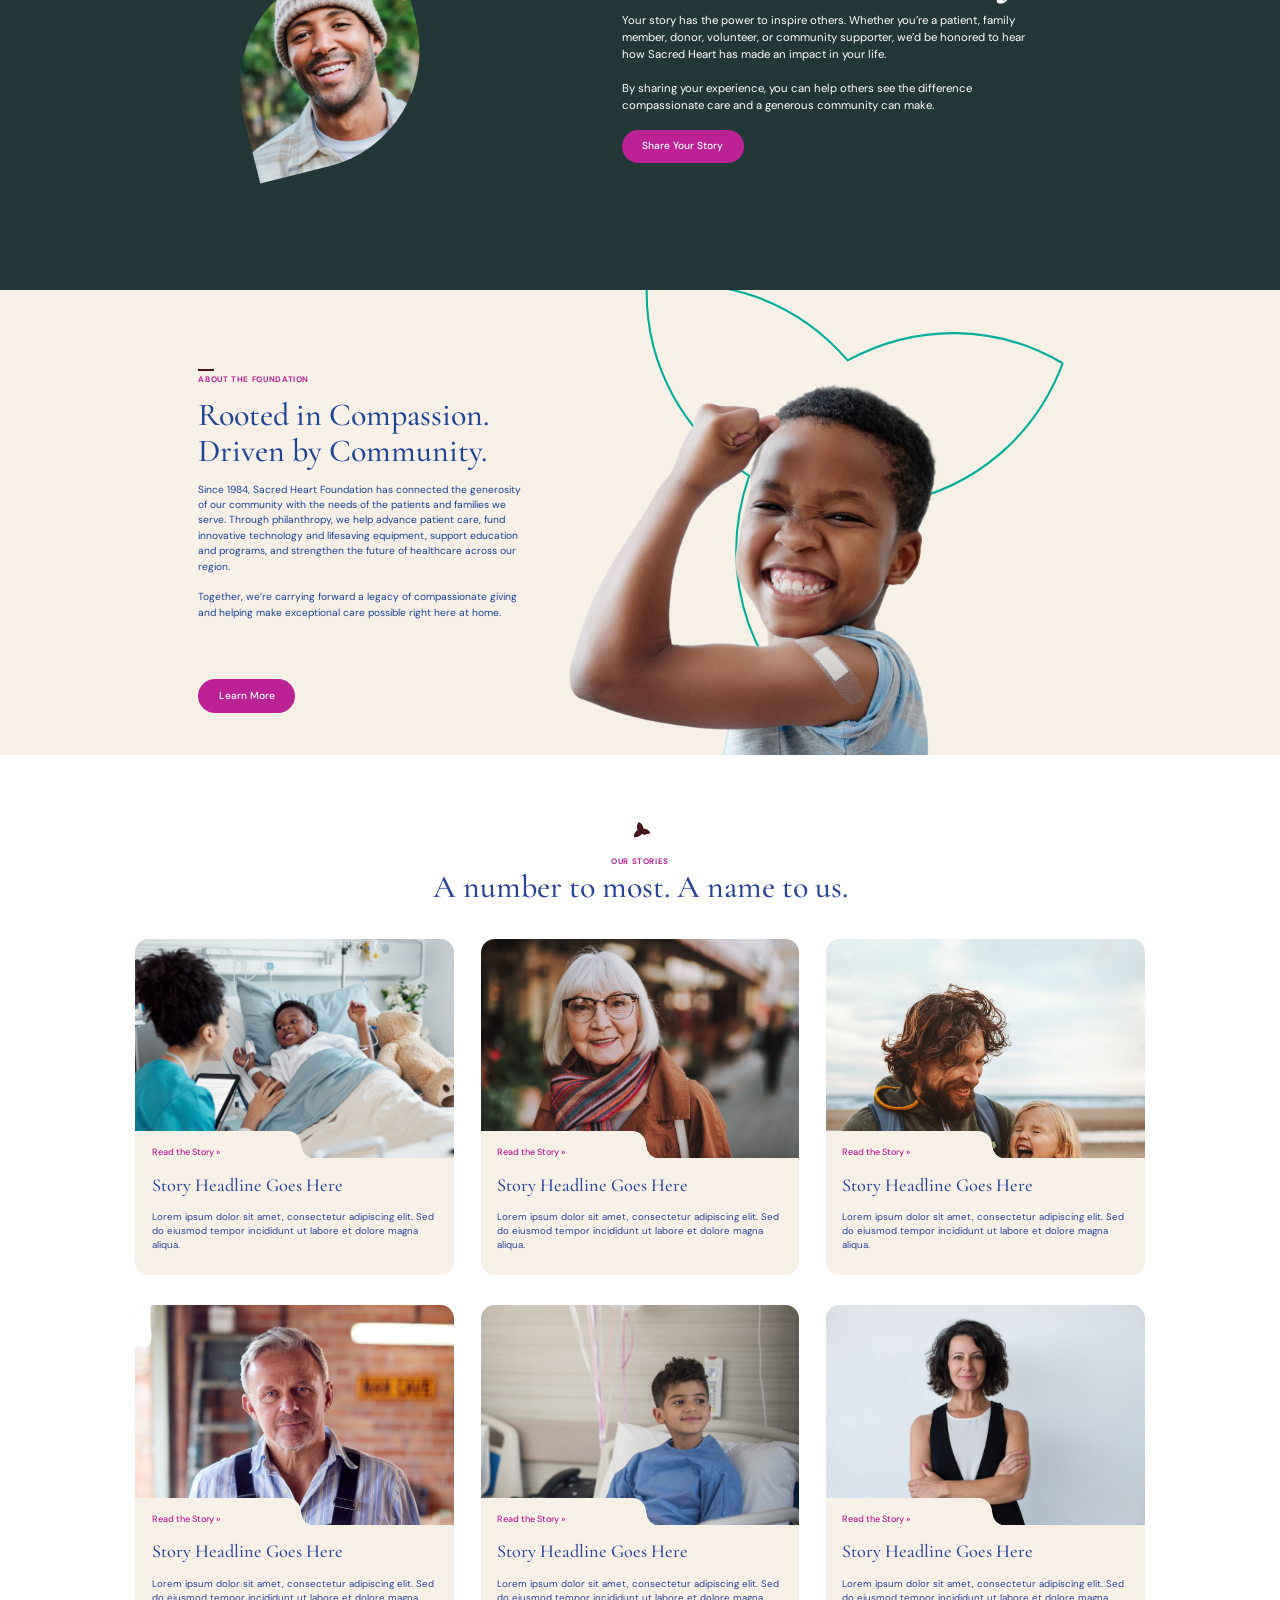
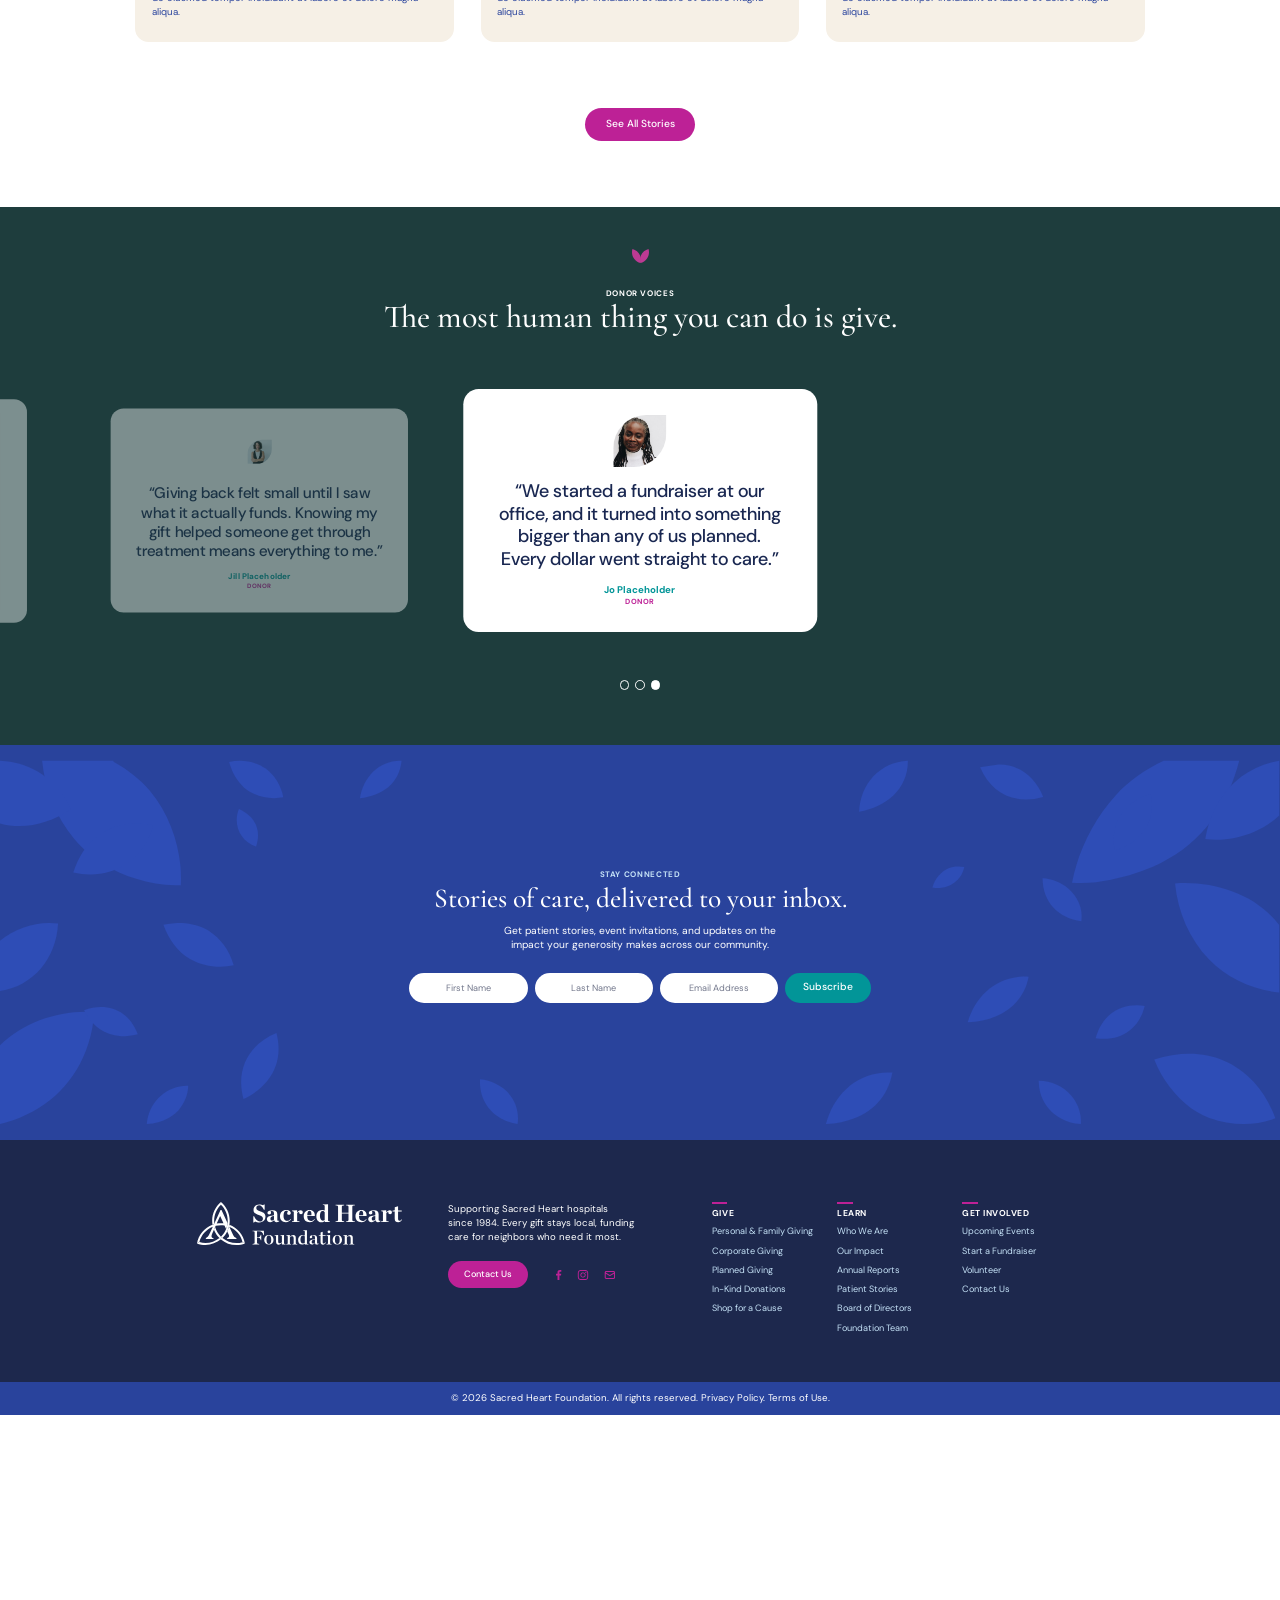
==== commit 4b25cb17: "Mobile footer: more space between sections and link lists Co-Authored-By: Claude Opus 5.5 <noreply@a" ====
--- a/site/index.html
+++ b/site/index.html
@@ -412,12 +412,12 @@
 
 /* Phone footer: everything centered - logo, copy, Contact Us with social icons beneath, link lists */
 @media (max-width:640px){
-  .foot{justify-items:center;text-align:center}
+  .foot{justify-items:center;text-align:center;row-gap:56px;padding-top:64px;padding-bottom:64px}
   .foot .flogo{margin-inline:auto}
   .foot .tag{display:flex;flex-direction:column;align-items:center}
   .foot .tag p{max-width:320px;margin-inline:auto}
   .foot .tag .acts{flex-direction:column;align-items:center;gap:22px}
-  .foot .cols{justify-items:center;width:100%}
+  .foot .cols{justify-items:center;width:100%;row-gap:44px}
   .foot .cols nav{display:flex;flex-direction:column;align-items:center}
   .foot h4::before{left:50%;transform:translateX(-50%)}
   .foot ul{align-items:center}
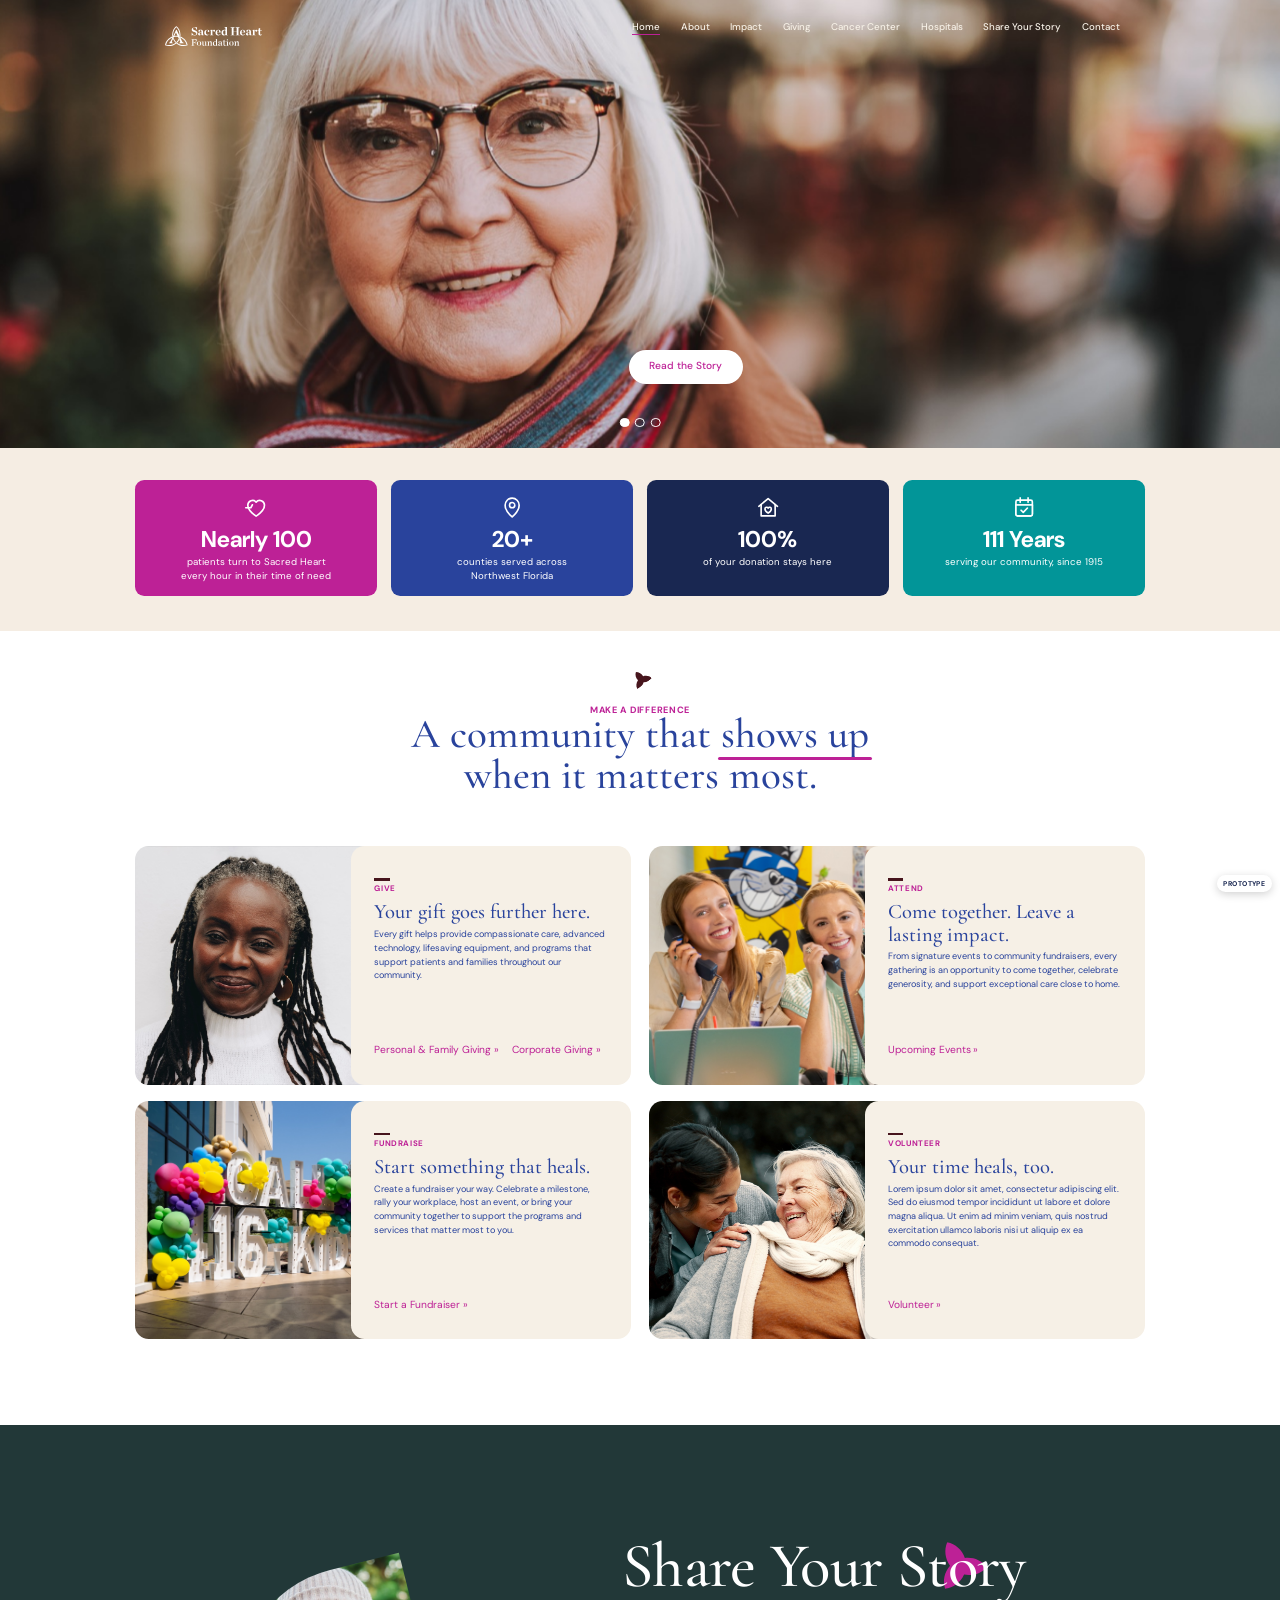
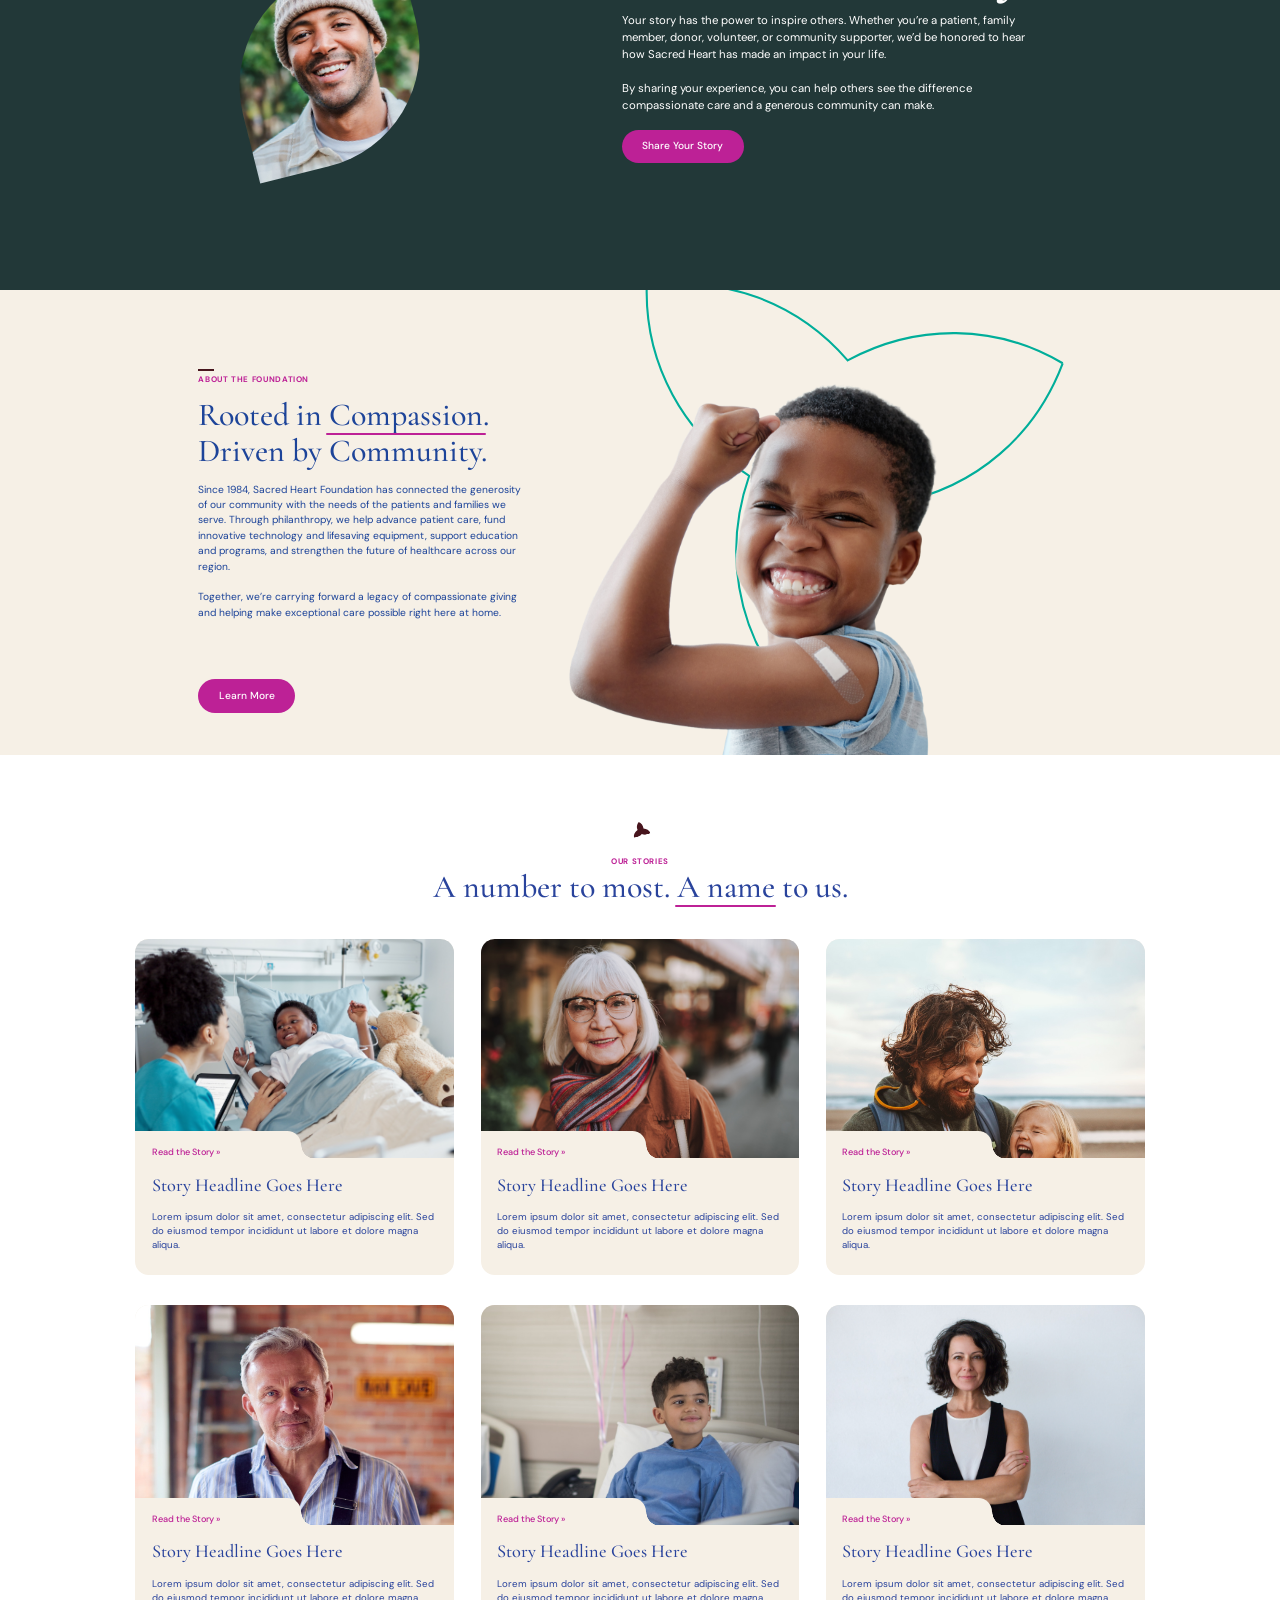
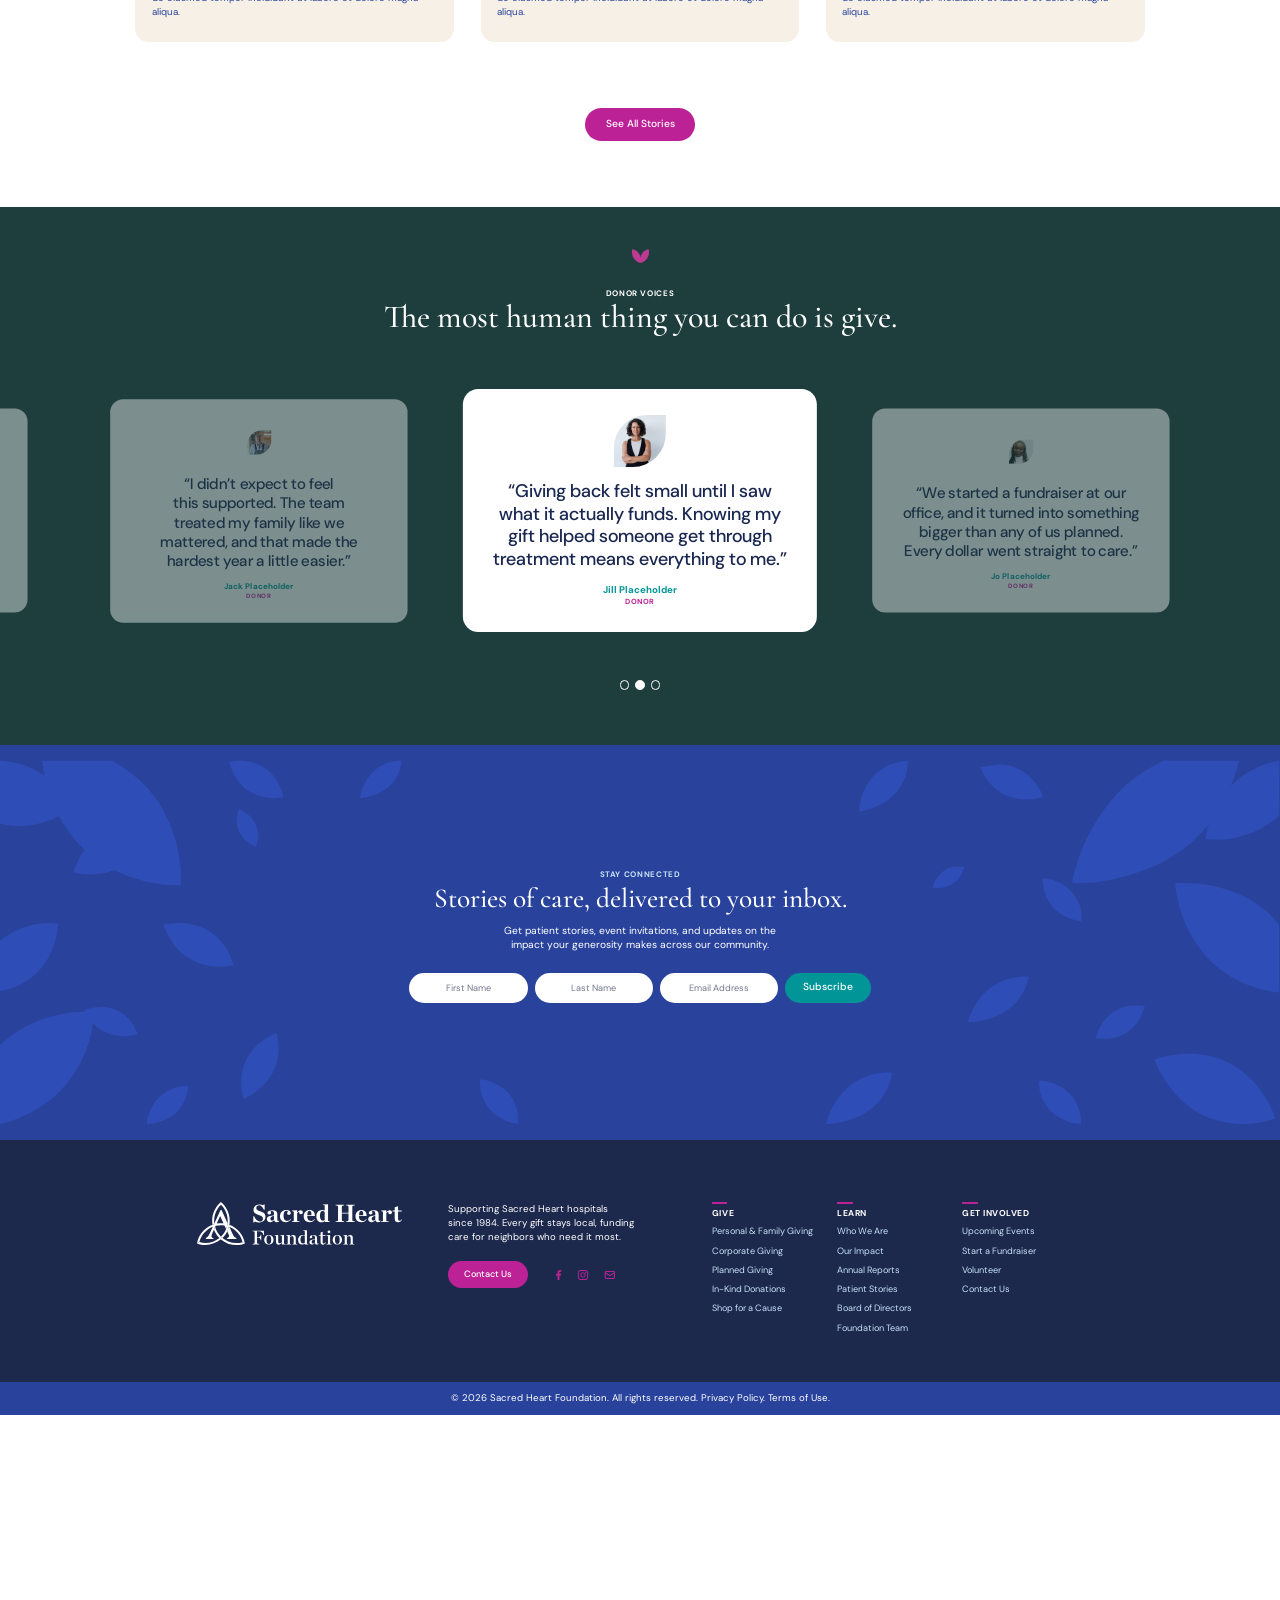
==== commit f3af06d4: "Hero slides: clean crossfade instead of feathered mask sweep; hold outgoing zoom The feathered mask " ====
--- a/site/index.html
+++ b/site/index.html
@@ -733,7 +733,10 @@
     {tag:'Oncology',t:'Early detection. Early intervention. More years '+U('together')+'.',b:'Lorem ipsum dolor sit amet, consectetur adipiscing elit. Sed do eiusmod tempor incididunt ut labore et dolore magna aliqua. Ut enim ad minim veniam, quis nostrud exercitation ullamco laboris nisi ut aliquip ex ea commodo consequat.',img:'02070.jpg',pos:'30% 35%',alt:'A caregiver sharing a laugh with an older woman'}
   ];
   const sEls=$$('.slide'), dots=$$('.dots button'), copy=$('#heroCopy'); let idx=0, timer;
-  function go(i){ if(i===idx)return; idx=i;
+  function go(i){ if(i===idx)return;
+    // hold the outgoing photo at its current zoom so it doesn't snap back to 1x while the next one fades in
+    const out=sEls[idx].querySelector('img'); out.style.transform=getComputedStyle(out).transform;
+    idx=i;
     sEls.forEach((s,j)=>s.classList.toggle('on',j===i)); dots.forEach((d,j)=>d.setAttribute('aria-current',j===i));
     copy.classList.add('fading'); setTimeout(()=>{$('#heroTag').textContent=slides[i].tag;$('#heroTitle').innerHTML=slides[i].t;$('#heroBody').textContent=slides[i].b;copy.classList.remove('fading');},reduce?0:450);
   }
--- a/site/motion.css
+++ b/site/motion.css
@@ -135,19 +135,15 @@
 @keyframes heroU{from{transform:scaleX(0)}to{transform:scaleX(1)}}
 .hero-copy .u .w{vertical-align:baseline}
 
-/* Hero slide change: the incoming photo sweeps in left -> right behind a soft feathered edge,
-   settling from a slight zoom, over the outgoing photo. First load stays a plain still. */
-.motion .hero .slide{transition:none}
+/* Hero slide change: the incoming photo fades in over the outgoing one, which stays fully opaque
+   (so the navy behind never shows through) and holds its zoom (index.html freezes it). The incoming
+   photo starts its slow zoom from 1x. Opacity + transform only, so phones composite it smoothly. */
+.motion .hero .slide{transition:none;will-change:opacity}
+.motion .hero .slide img{will-change:transform;-webkit-backface-visibility:hidden;backface-visibility:hidden}
 .motion .hero .slide.prev{opacity:1;z-index:0}
 .motion .hero .slide.on{z-index:1}
-.motion .hero.leafing .slide.on{
-  -webkit-mask-image:linear-gradient(90deg,#000 0%,#000 40%,transparent 60%,transparent 100%);
-          mask-image:linear-gradient(90deg,#000 0%,#000 40%,transparent 60%,transparent 100%);
-  -webkit-mask-size:300% 100%;mask-size:300% 100%;-webkit-mask-repeat:no-repeat;mask-repeat:no-repeat;
-  animation:sweepin 1.5s cubic-bezier(.65,0,.25,1) both}
-.motion .hero.leafing .slide.on img{animation:settle 1.5s cubic-bezier(.25,.6,.3,1) both,kenburns 9s ease-out 1.5s forwards}
-@keyframes sweepin{from{-webkit-mask-position:100% 0;mask-position:100% 0}to{-webkit-mask-position:0 0;mask-position:0 0}}
-@keyframes settle{from{transform:scale(1.08)}to{transform:scale(1)}}
+.motion .hero.leafing .slide.on{animation:slidein 1.2s ease both}
+@keyframes slidein{from{opacity:0}to{opacity:1}}
 
 /* Headline underlines draw after their headline has faded in (motion.js adds .u-drawn), then loop */
 .motion .u .u-line{transform:scaleX(0);transition:transform 1.1s cubic-bezier(.6,.1,.2,1)}
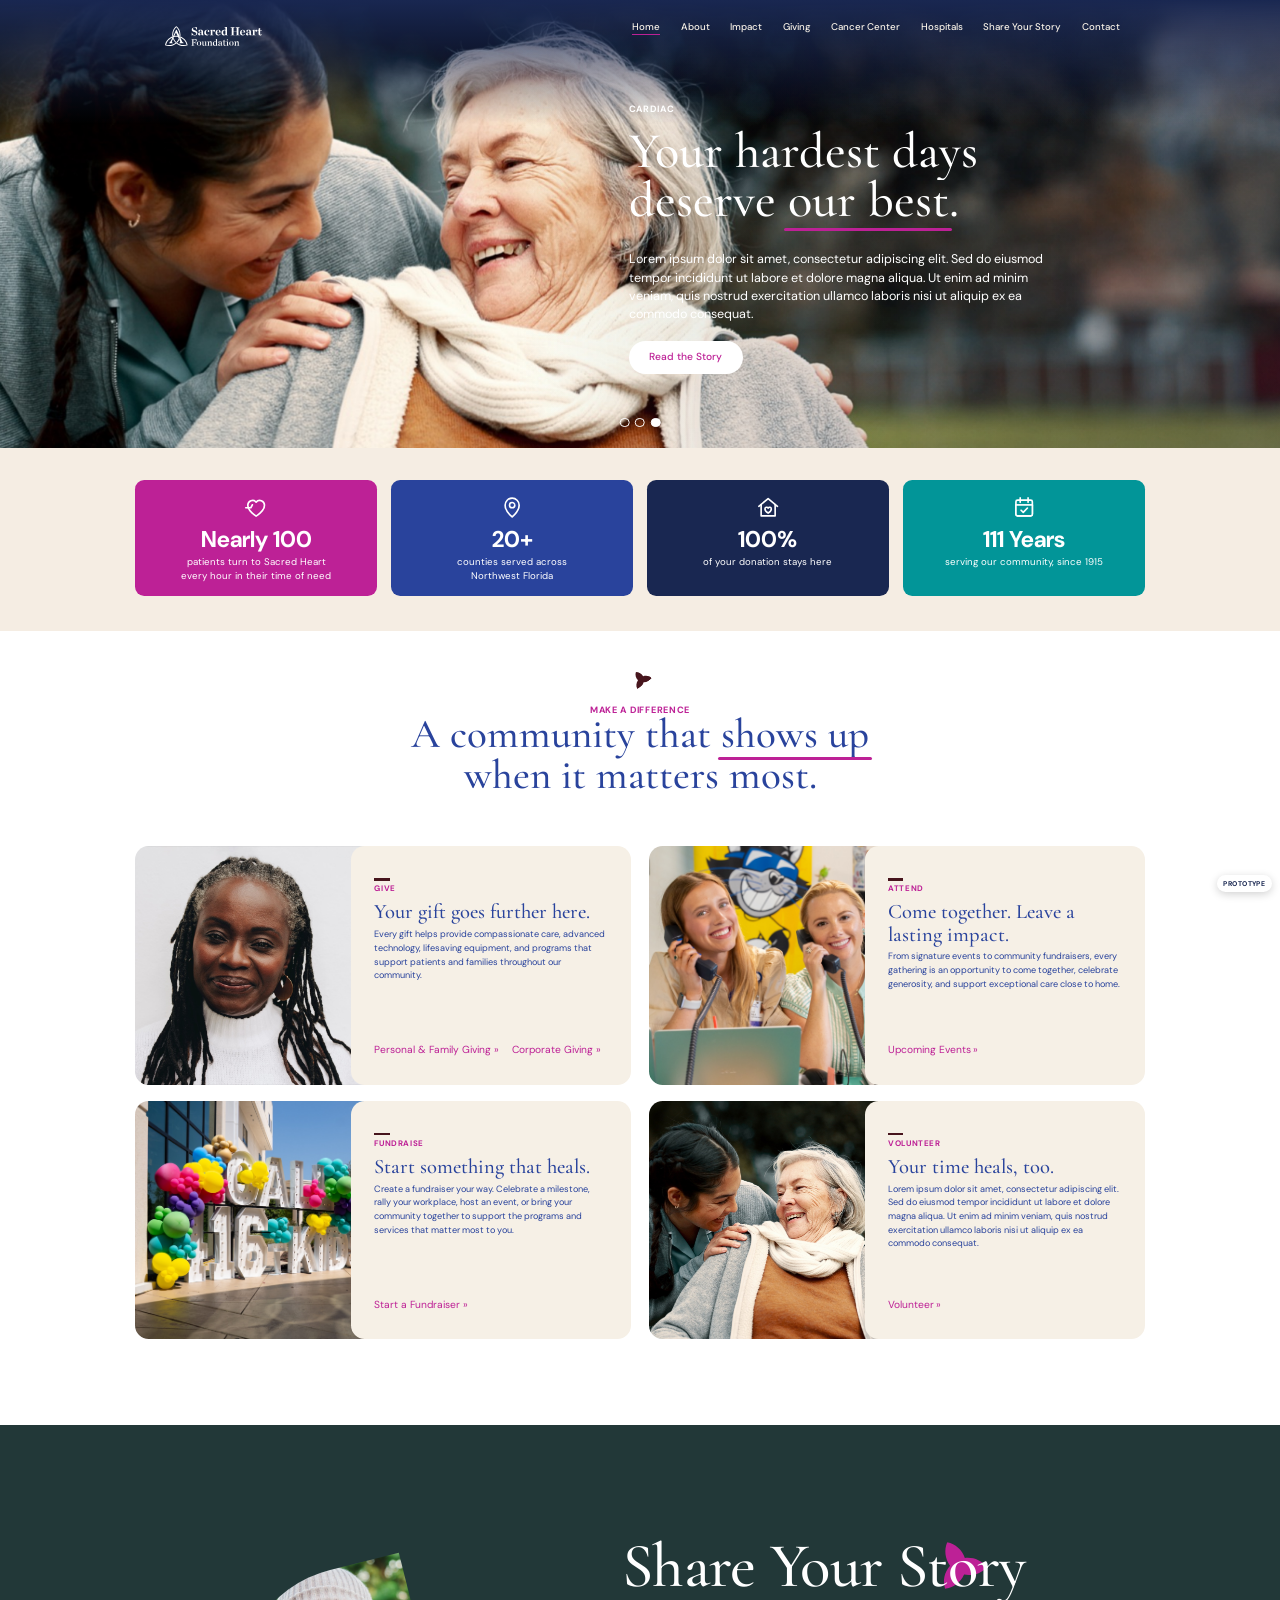
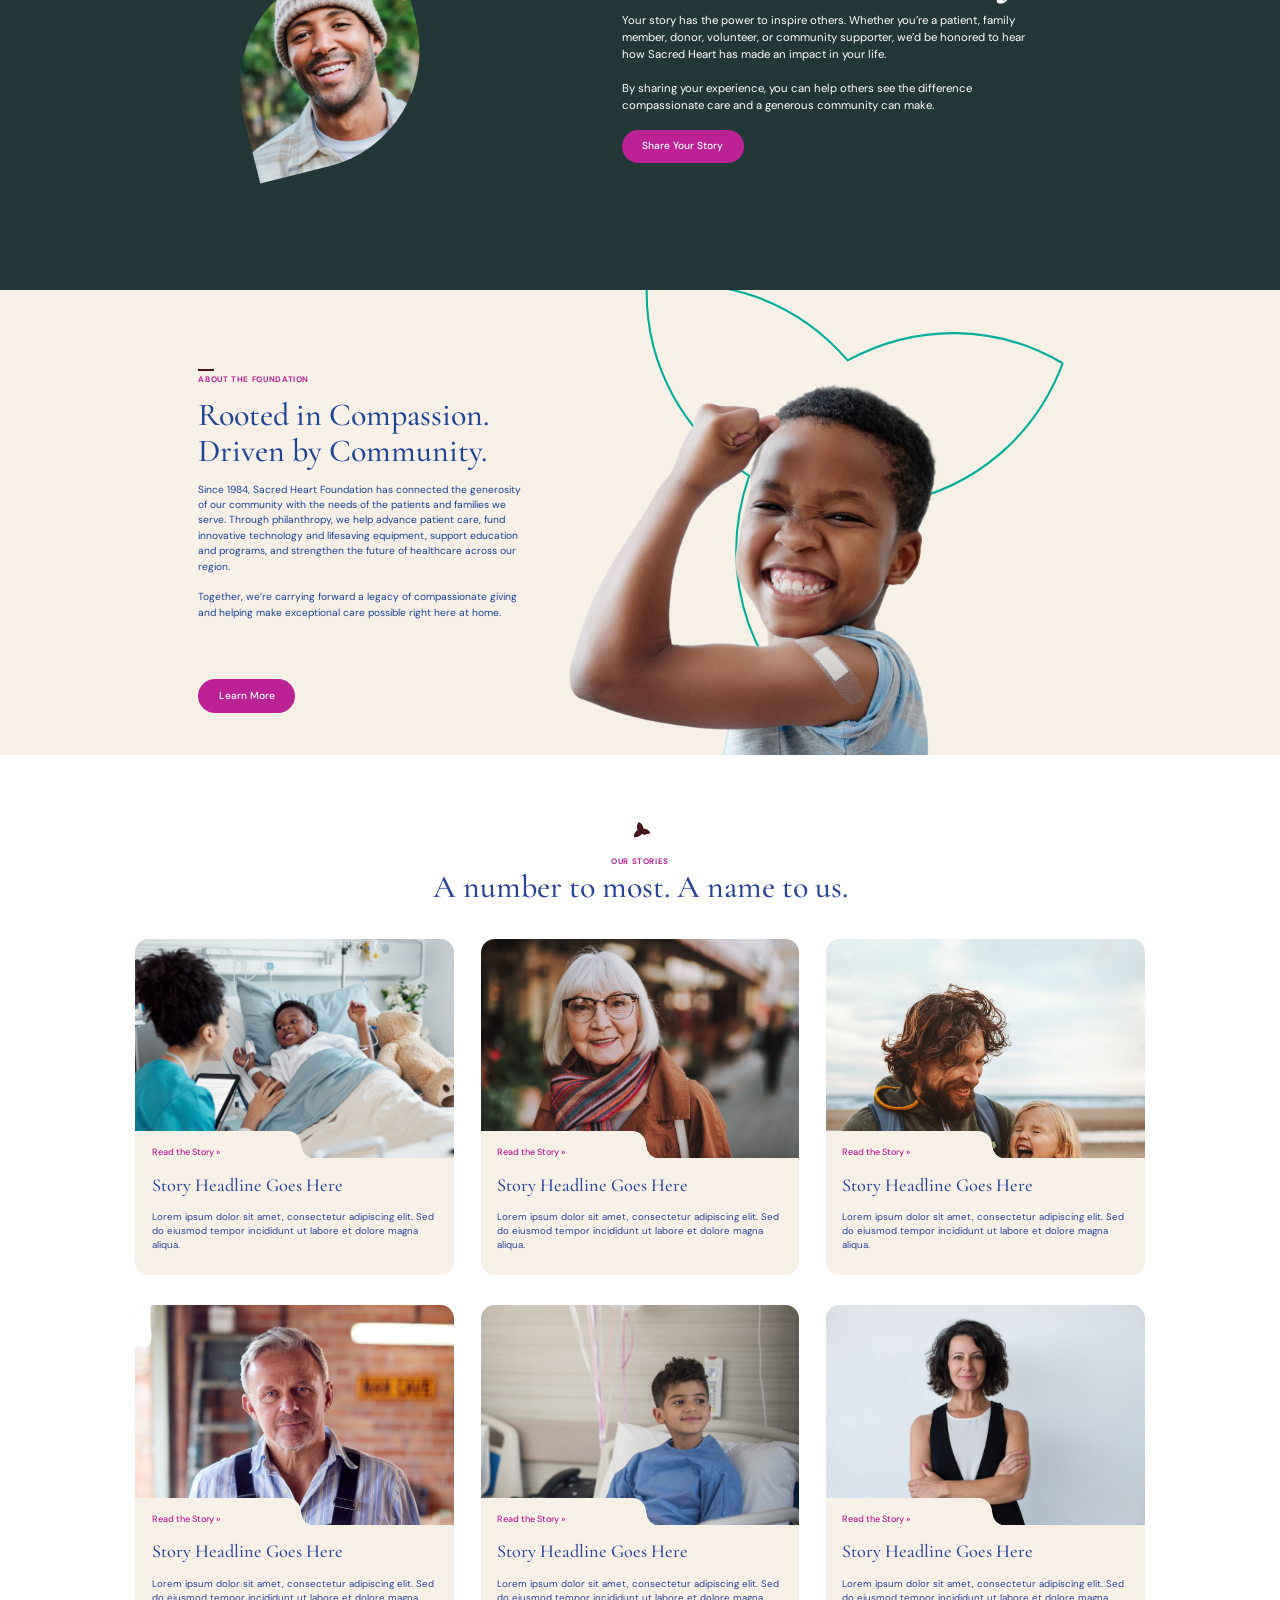
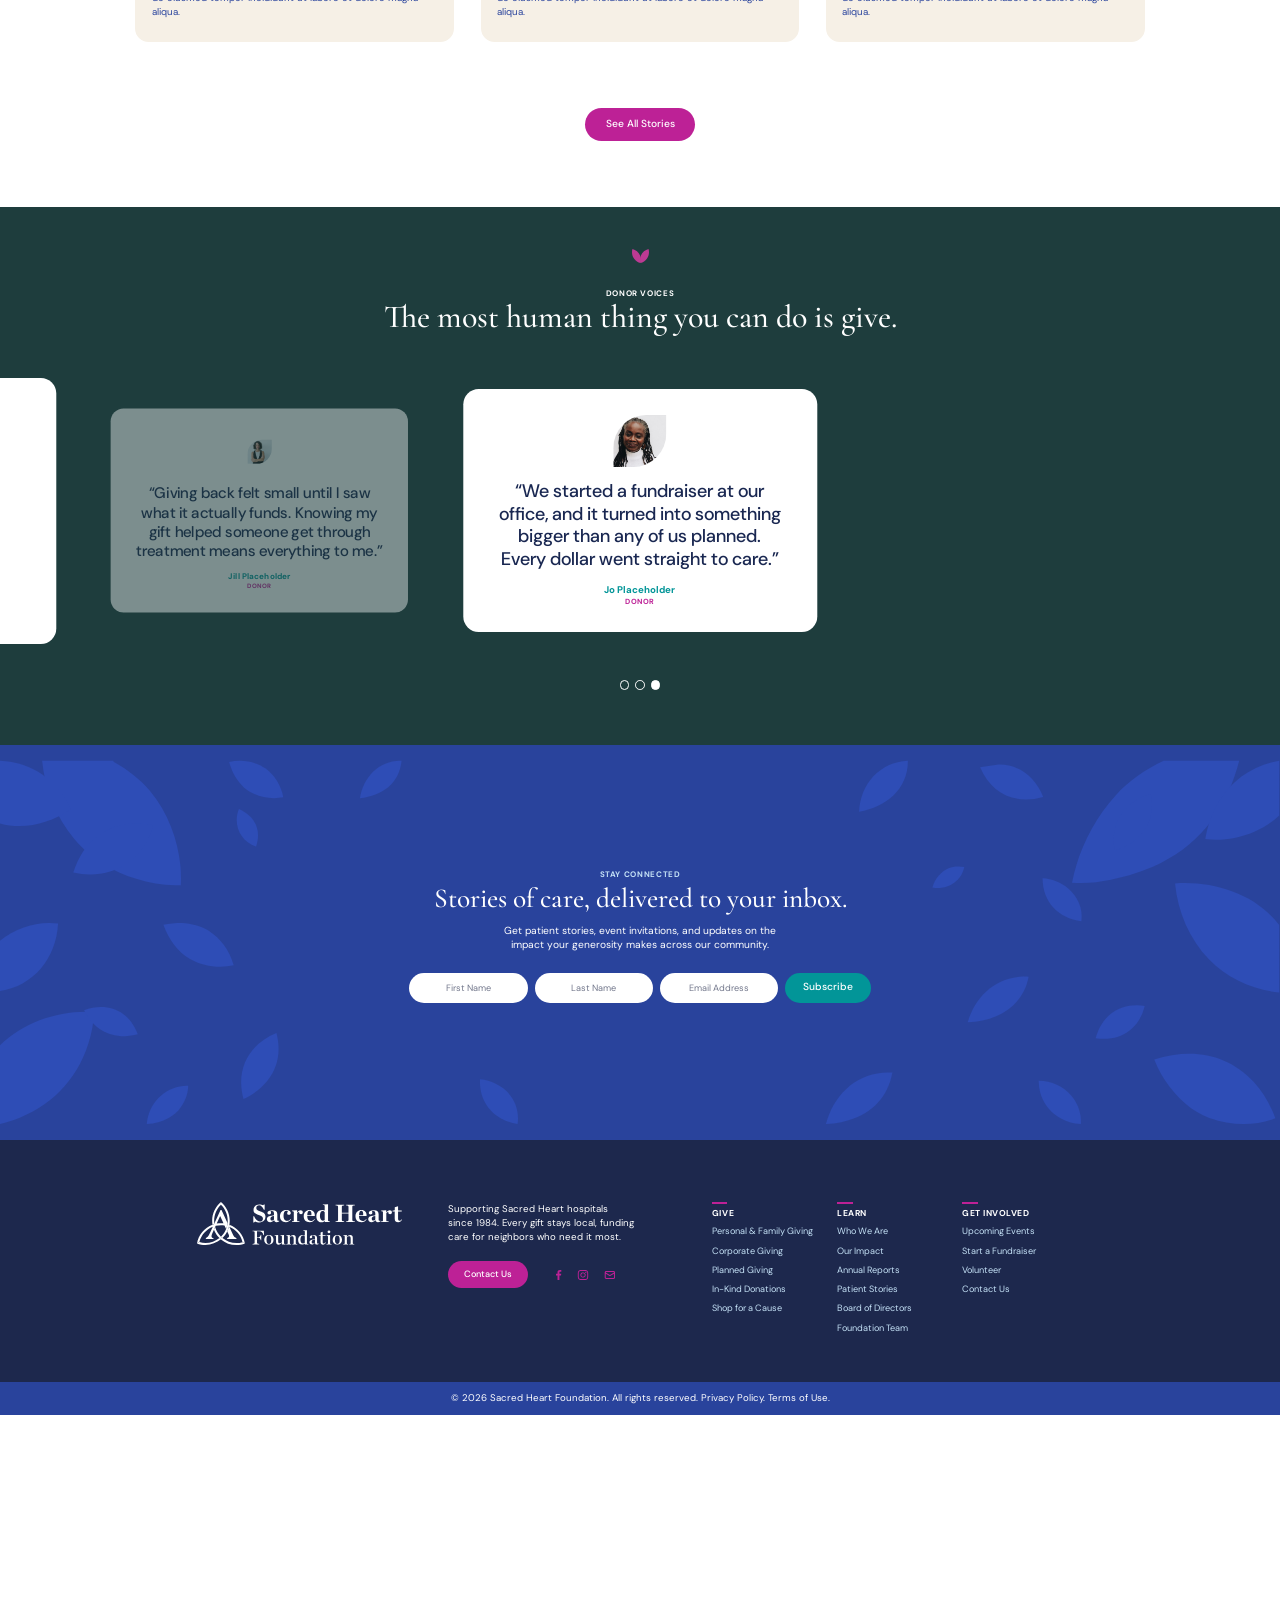
==== commit 6f0b1448: "Mobile menu: drop shadow only while open (it spilled onto the page's right edge when closed) Co-Auth" ====
--- a/site/index.html
+++ b/site/index.html
@@ -279,8 +279,9 @@
   .nav.solid .inner{padding-top:12px;padding-bottom:12px}
   .logo img{width:140px;height:auto}
   .menu-btn{display:block;position:relative;z-index:2}
-  .nav ul{position:fixed;inset:0 0 0 auto;width:min(340px,86vw);flex-direction:column;gap:6px;margin:0;background:var(--navy);padding:90px 32px 32px;transform:translateX(100%);transition:transform .3s ease;box-shadow:-10px 0 40px rgba(0,0,0,.3)}
-  .nav.open ul{transform:none}
+  .nav ul{position:fixed;inset:0 0 0 auto;width:min(340px,86vw);flex-direction:column;gap:6px;margin:0;background:var(--navy);padding:90px 32px 32px;transform:translateX(100%);visibility:hidden;transition:transform .3s ease,box-shadow .3s ease,visibility 0s linear .3s}
+  /* shadow only while open: when closed the panel waits just off-screen and its shadow used to spill onto the page's right edge */
+  .nav.open ul{transform:none;visibility:visible;box-shadow:-10px 0 40px rgba(0,0,0,.3);transition:transform .3s ease,box-shadow .3s ease}
   .nav a.navlink{font-size:20px;padding-block:10px}
 
   .hero{height:auto;min-height:600px}
--- a/site/motion.css
+++ b/site/motion.css
@@ -166,3 +166,10 @@
 .motion #giving .head .mark,.motion #stories .head .mark{transform:scale(var(--bs,1)) rotate(var(--br,0deg));opacity:var(--bo,1);transition:none}
 .motion #giving .head > .eyebrow[data-reveal],.motion #stories .head > .eyebrow[data-reveal]{transition-delay:.3s}
 .motion #giving .head > h2[data-reveal],.motion #stories .head > h2[data-reveal]{transition-delay:.4s}
+
+/* Hero layering: photos at the bottom (outgoing 0, incoming 1), then the shade and top gradient (2),
+   then the copy (3) and dots (4). Before, the showing photo sat above the shade, so the shade only
+   appeared on the outgoing photo mid-change, which read as a sudden darkening. */
+.hero-shade,.hero::after{z-index:2}
+.hero .hero-copy{z-index:3}
+.hero .hero-controls{z-index:4}
